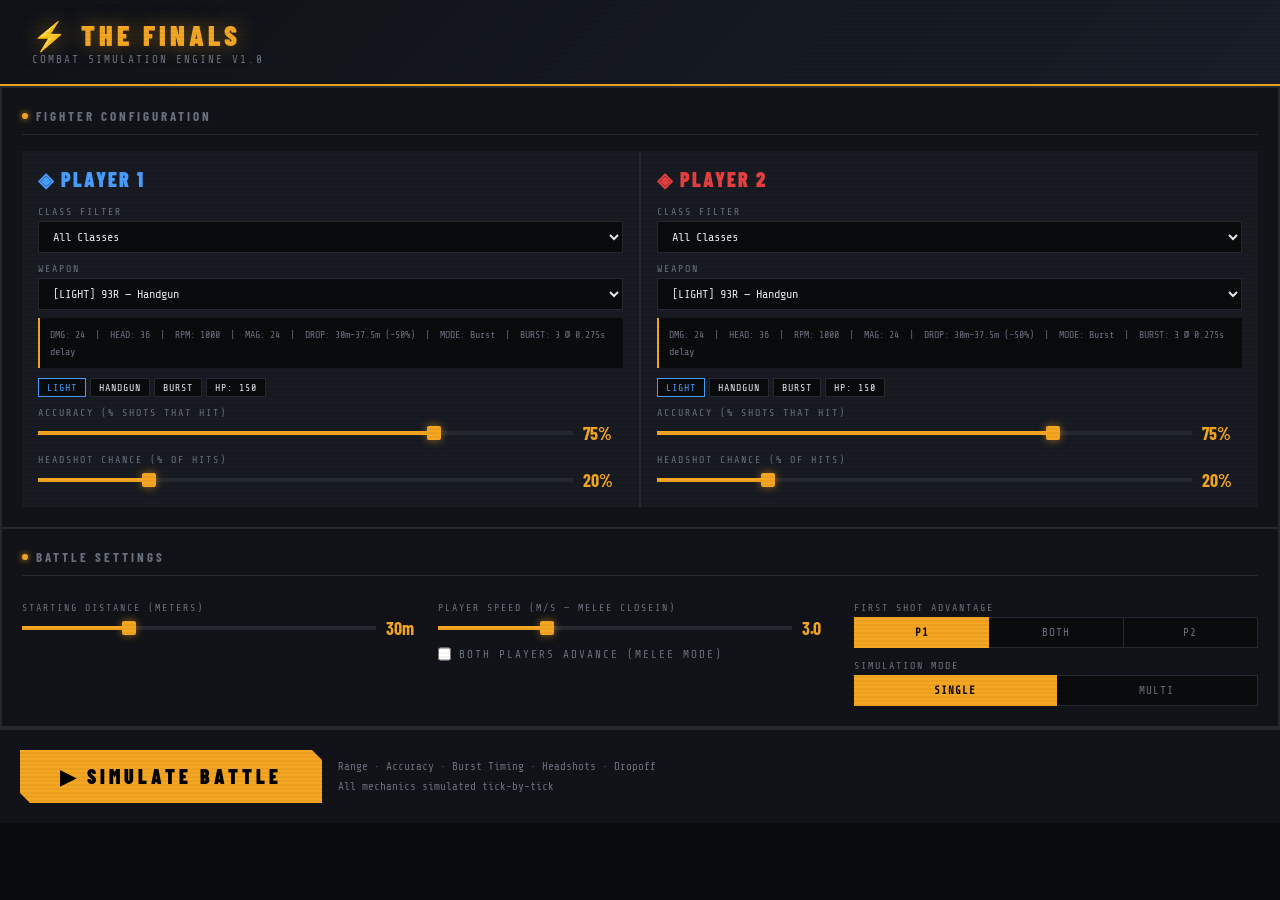
==== battle_simulator.html @ bf5d29d7 "first commit" ====
<!DOCTYPE html>
<html lang="en">
<head>
<meta charset="UTF-8">
<meta name="viewport" content="width=device-width, initial-scale=1.0">
<title>THE FINALS — Battle Simulator</title>
<link rel="preconnect" href="https://fonts.googleapis.com">
<link href="https://fonts.googleapis.com/css2?family=Barlow+Condensed:wght@400;600;700;900&family=Share+Tech+Mono&display=swap" rel="stylesheet">
<style>
  :root {
    --bg:       #0a0b0d;
    --surface:  #111318;
    --card:     #181b22;
    --border:   #252932;
    --accent:   #f5a623;
    --red:      #e84040;
    --green:    #3ddc84;
    --blue:     #4a9eff;
    --text:     #e8eaf0;
    --muted:    #6b7280;
    --light-cl: #4a9eff;
    --med-cl:   #3ddc84;
    --heavy-cl: #f5a623;
  }

  * { box-sizing: border-box; margin: 0; padding: 0; }

  body {
    background: var(--bg);
    color: var(--text);
    font-family: 'Share Tech Mono', monospace;
    font-size: 13px;
    min-height: 100vh;
    overflow-x: hidden;
  }

  /* scanline overlay */
  body::before {
    content: '';
    position: fixed; inset: 0;
    background: repeating-linear-gradient(0deg, transparent, transparent 2px, rgba(0,0,0,0.04) 2px, rgba(0,0,0,0.04) 4px);
    pointer-events: none;
    z-index: 999;
  }

  header {
    background: linear-gradient(135deg, #0f1217 0%, #1a1e28 100%);
    border-bottom: 2px solid var(--accent);
    padding: 18px 32px;
    display: flex;
    align-items: center;
    gap: 16px;
  }
  header .logo {
    font-family: 'Barlow Condensed', sans-serif;
    font-weight: 900;
    font-size: 28px;
    letter-spacing: 4px;
    text-transform: uppercase;
    color: var(--accent);
    text-shadow: 0 0 20px rgba(245,166,35,0.5);
  }
  header .sub {
    font-size: 11px;
    color: var(--muted);
    letter-spacing: 2px;
    text-transform: uppercase;
  }

  .main-grid {
    display: grid;
    grid-template-columns: 1fr 1fr;
    gap: 2px;
    padding: 2px;
    background: var(--border);
  }

  .panel {
    background: var(--surface);
    padding: 20px;
  }

  .panel-title {
    font-family: 'Barlow Condensed', sans-serif;
    font-weight: 700;
    font-size: 13px;
    letter-spacing: 3px;
    text-transform: uppercase;
    color: var(--muted);
    border-bottom: 1px solid var(--border);
    padding-bottom: 10px;
    margin-bottom: 16px;
    display: flex;
    align-items: center;
    gap: 8px;
  }
  .panel-title .dot {
    width: 6px; height: 6px;
    border-radius: 50%;
    background: var(--accent);
    box-shadow: 0 0 6px var(--accent);
  }

  /* Fighter cards */
  .fighter-grid { display: grid; grid-template-columns: 1fr 1fr; gap: 2px; background: var(--border); }
  .fighter-card { background: var(--card); padding: 16px; }

  .fighter-header {
    font-family: 'Barlow Condensed', sans-serif;
    font-size: 20px;
    font-weight: 900;
    letter-spacing: 2px;
    margin-bottom: 14px;
  }
  .fighter-header.p1 { color: #4a9eff; }
  .fighter-header.p2 { color: #e84040; }

  label {
    display: block;
    font-size: 10px;
    letter-spacing: 2px;
    text-transform: uppercase;
    color: var(--muted);
    margin-bottom: 4px;
    margin-top: 10px;
  }

  select, input[type=range], input[type=number] {
    width: 100%;
    background: var(--bg);
    border: 1px solid var(--border);
    color: var(--text);
    padding: 7px 10px;
    font-family: 'Share Tech Mono', monospace;
    font-size: 12px;
    outline: none;
    cursor: pointer;
    transition: border-color 0.15s;
  }
  select:focus, input:focus { border-color: var(--accent); }

  input[type=range] {
    padding: 0;
    height: 4px;
    border: none;
    cursor: pointer;
    -webkit-appearance: none;
    background: linear-gradient(to right, var(--accent) 0%, var(--accent) var(--pct, 50%), var(--border) var(--pct,50%), var(--border) 100%);
  }
  input[type=range]::-webkit-slider-thumb {
    -webkit-appearance: none;
    width: 14px; height: 14px;
    border-radius: 2px;
    background: var(--accent);
    box-shadow: 0 0 8px rgba(245,166,35,0.6);
    cursor: pointer;
  }

  .range-row { display: flex; align-items: center; gap: 10px; }
  .range-val {
    font-family: 'Barlow Condensed', sans-serif;
    font-size: 18px;
    font-weight: 700;
    min-width: 40px;
    color: var(--accent);
  }

  .stat-pills { display: flex; flex-wrap: wrap; gap: 4px; margin-top: 10px; }
  .pill {
    padding: 3px 8px;
    background: var(--bg);
    border: 1px solid var(--border);
    font-size: 10px;
    letter-spacing: 1px;
    text-transform: uppercase;
  }
  .pill.type-light { color: var(--light-cl); border-color: var(--light-cl); }
  .pill.type-medium { color: var(--med-cl); border-color: var(--med-cl); }
  .pill.type-heavy { color: var(--heavy-cl); border-color: var(--heavy-cl); }

  /* Battle settings panel */
  .settings-row { display: grid; grid-template-columns: 1fr 1fr 1fr; gap: 12px; }

  .toggle-group { display: flex; gap: 0; }
  .toggle-btn {
    flex: 1;
    padding: 8px;
    background: var(--bg);
    border: 1px solid var(--border);
    color: var(--muted);
    font-family: 'Share Tech Mono', monospace;
    font-size: 11px;
    letter-spacing: 1px;
    text-transform: uppercase;
    cursor: pointer;
    transition: all 0.15s;
  }
  .toggle-btn:not(:first-child) { border-left: none; }
  .toggle-btn.active {
    background: var(--accent);
    color: #000;
    border-color: var(--accent);
    font-weight: 700;
  }

  .checkbox-row {
    display: flex;
    align-items: center;
    gap: 8px;
    margin-top: 8px;
    cursor: pointer;
    user-select: none;
  }
  .checkbox-row input[type=checkbox] {
    width: 14px; height: 14px;
    width: auto;
    accent-color: var(--accent);
    cursor: pointer;
  }
  .checkbox-row span { font-size: 11px; color: var(--muted); }

  /* Run button */
  .run-area {
    background: var(--surface);
    padding: 20px;
    border-top: 2px solid var(--border);
    display: flex;
    align-items: center;
    gap: 16px;
  }

  .btn-run {
    font-family: 'Barlow Condensed', sans-serif;
    font-weight: 900;
    font-size: 20px;
    letter-spacing: 4px;
    text-transform: uppercase;
    padding: 14px 40px;
    background: var(--accent);
    color: #000;
    border: none;
    cursor: pointer;
    clip-path: polygon(0 0, calc(100% - 10px) 0, 100% 10px, 100% 100%, 10px 100%, 0 calc(100% - 10px));
    transition: all 0.15s;
    position: relative;
    overflow: hidden;
  }
  .btn-run:hover {
    background: #ffc044;
    box-shadow: 0 0 30px rgba(245,166,35,0.5);
    transform: translateY(-1px);
  }
  .btn-run:active { transform: translateY(0); }

  .sim-count-wrap { display: flex; align-items: center; gap: 8px; }
  .sim-count-wrap label { margin: 0; }
  .sim-count-wrap input[type=number] { width: 80px; }

  /* Results area */
  #results {
    background: var(--surface);
    padding: 0;
    border-top: 2px solid var(--border);
    display: none;
  }

  .results-header {
    background: var(--card);
    padding: 16px 24px;
    border-bottom: 1px solid var(--border);
    font-family: 'Barlow Condensed', sans-serif;
    font-weight: 700;
    font-size: 13px;
    letter-spacing: 3px;
    text-transform: uppercase;
    color: var(--muted);
    display: flex;
    align-items: center;
    gap: 8px;
  }

  .winner-banner {
    padding: 24px;
    text-align: center;
    border-bottom: 1px solid var(--border);
  }
  .winner-label {
    font-size: 11px;
    letter-spacing: 4px;
    text-transform: uppercase;
    color: var(--muted);
    margin-bottom: 6px;
  }
  .winner-name {
    font-family: 'Barlow Condensed', sans-serif;
    font-weight: 900;
    font-size: 48px;
    letter-spacing: 4px;
    text-transform: uppercase;
    text-shadow: 0 0 30px currentColor;
  }
  .winner-name.p1 { color: var(--blue); }
  .winner-name.p2 { color: var(--red); }
  .winner-name.tie { color: var(--accent); }

  .stats-grid {
    display: grid;
    grid-template-columns: 1fr 1fr;
    gap: 2px;
    background: var(--border);
    padding-bottom: 2px;
  }

  .stat-block {
    background: var(--card);
    padding: 16px 20px;
  }
  .stat-block-title {
    font-size: 10px;
    letter-spacing: 2px;
    text-transform: uppercase;
    color: var(--muted);
    margin-bottom: 8px;
  }
  .stat-big {
    font-family: 'Barlow Condensed', sans-serif;
    font-size: 32px;
    font-weight: 700;
  }
  .stat-big.p1 { color: var(--blue); }
  .stat-big.p2 { color: var(--red); }

  /* Win rate bar */
  .winrate-bar-wrap {
    padding: 20px 24px;
    border-bottom: 1px solid var(--border);
  }
  .winrate-label-row {
    display: flex;
    justify-content: space-between;
    font-size: 11px;
    color: var(--muted);
    margin-bottom: 8px;
  }
  .winrate-bar {
    height: 12px;
    background: var(--border);
    display: flex;
    overflow: hidden;
  }
  .winrate-p1 { background: var(--blue); transition: width 0.6s ease; }
  .winrate-p2 { background: var(--red); transition: width 0.6s ease; }
  .winrate-tie { background: var(--accent); transition: width 0.6s ease; }

  /* Combat log */
  .log-wrap {
    padding: 16px 24px 20px;
  }
  .log-title {
    font-size: 10px;
    letter-spacing: 2px;
    text-transform: uppercase;
    color: var(--muted);
    margin-bottom: 10px;
  }
  #combat-log {
    background: var(--bg);
    border: 1px solid var(--border);
    padding: 12px 14px;
    height: 220px;
    overflow-y: auto;
    font-size: 11px;
    line-height: 1.8;
  }
  #combat-log .log-line { padding: 1px 0; }
  #combat-log .log-line.hit-p1 { color: #7ab8ff; }
  #combat-log .log-line.hit-p2 { color: #ff8a8a; }
  #combat-log .log-line.head { color: var(--accent); }
  #combat-log .log-line.info { color: var(--muted); }
  #combat-log .log-line.kill { color: var(--green); font-weight: bold; font-family: 'Barlow Condensed', sans-serif; font-size: 14px; letter-spacing: 2px; }
  #combat-log .log-line.range-update { color: #9d7fff; }

  /* Health bars in result */
  .hp-bars { padding: 16px 24px; border-top: 1px solid var(--border); }
  .hp-row { display: flex; align-items: center; gap: 12px; margin-bottom: 8px; }
  .hp-name { width: 120px; font-size: 11px; overflow: hidden; text-overflow: ellipsis; white-space: nowrap; }
  .hp-bar-outer { flex: 1; height: 8px; background: var(--border); }
  .hp-bar-inner { height: 100%; transition: width 0.4s ease; }
  .hp-bar-inner.p1 { background: var(--blue); }
  .hp-bar-inner.p2 { background: var(--red); }
  .hp-val { font-family: 'Barlow Condensed', sans-serif; font-size: 16px; font-weight: 700; min-width: 40px; text-align: right; }
  .hp-val.p1 { color: var(--blue); }
  .hp-val.p2 { color: var(--red); }

  /* distance display */
  .arena-display {
    padding: 14px 24px;
    background: var(--card);
    border-bottom: 1px solid var(--border);
    display: flex;
    align-items: center;
    gap: 20px;
  }
  .arena-track {
    flex: 1;
    height: 4px;
    background: var(--border);
    position: relative;
  }
  .arena-p1-icon, .arena-p2-icon {
    position: absolute;
    top: -8px;
    font-size: 16px;
    transform: translateX(-50%);
    transition: left 0.3s ease;
  }
  .arena-p1-icon { left: 0%; }
  .arena-p2-icon { left: 100%; }
  .dist-label {
    font-family: 'Barlow Condensed', sans-serif;
    font-size: 18px;
    font-weight: 700;
    color: var(--accent);
    white-space: nowrap;
  }

  /* weapon info tooltip-style */
  .weapon-info {
    margin-top: 8px;
    padding: 8px 10px;
    background: var(--bg);
    border-left: 2px solid var(--accent);
    font-size: 10px;
    color: var(--muted);
    line-height: 1.7;
  }

  ::-webkit-scrollbar { width: 4px; height: 4px; }
  ::-webkit-scrollbar-track { background: var(--bg); }
  ::-webkit-scrollbar-thumb { background: var(--border); }

  .section-divider {
    grid-column: 1 / -1;
    background: var(--border);
    height: 2px;
  }

  @keyframes flash { 0%,100% { opacity:1; } 50% { opacity: 0.3; } }
  .flashing { animation: flash 0.3s ease; }

  .multi-sim-results {
    padding: 16px 24px;
    border-top: 1px solid var(--border);
  }
  .multi-row { display: grid; grid-template-columns: 1fr 1fr 1fr; gap: 12px; margin-top: 10px; }
  .multi-card { background: var(--bg); border: 1px solid var(--border); padding: 12px; text-align: center; }
  .multi-card-label { font-size: 10px; letter-spacing: 2px; text-transform: uppercase; color: var(--muted); margin-bottom: 6px; }
  .multi-card-val { font-family: 'Barlow Condensed', sans-serif; font-size: 28px; font-weight: 700; }
  .multi-card-val.p1 { color: var(--blue); }
  .multi-card-val.p2 { color: var(--red); }
  .multi-card-val.tie { color: var(--accent); }
</style>
</head>
<body>

<header>
  <div>
    <div class="logo">⚡ THE FINALS</div>
    <div class="sub">Combat Simulation Engine v1.0</div>
  </div>
</header>

<!-- Fighter Setup -->
<div class="main-grid">
  <div class="panel" style="grid-column:1/-1;">
    <div class="panel-title"><span class="dot"></span> FIGHTER CONFIGURATION</div>
    <div class="fighter-grid">
      <!-- P1 -->
      <div class="fighter-card">
        <div class="fighter-header p1">◈ PLAYER 1</div>
        <label>Class Filter</label>
        <select id="p1-class" onchange="filterWeapons(1)">
          <option value="">All Classes</option>
          <option value="light">Light — 150 HP</option>
          <option value="medium">Medium — 250 HP</option>
          <option value="heavy">Heavy — 350 HP</option>
        </select>
        <label>Weapon</label>
        <select id="p1-weapon" onchange="updateWeaponInfo(1)"></select>
        <div id="p1-weapon-info" class="weapon-info"></div>
        <div id="p1-pills" class="stat-pills"></div>

        <label>Accuracy (% shots that hit)</label>
        <div class="range-row">
          <input type="range" id="p1-acc" min="1" max="100" value="75" oninput="updateRange(this,'p1-acc-val',1)">
          <span class="range-val" id="p1-acc-val">75%</span>
        </div>

        <label>Headshot Chance (% of hits)</label>
        <div class="range-row">
          <input type="range" id="p1-hs" min="0" max="100" value="20" oninput="updateRange(this,'p1-hs-val',2)">
          <span class="range-val" id="p1-hs-val">20%</span>
        </div>
      </div>

      <!-- P2 -->
      <div class="fighter-card">
        <div class="fighter-header p2">◈ PLAYER 2</div>
        <label>Class Filter</label>
        <select id="p2-class" onchange="filterWeapons(2)">
          <option value="">All Classes</option>
          <option value="light">Light — 150 HP</option>
          <option value="medium">Medium — 250 HP</option>
          <option value="heavy">Heavy — 350 HP</option>
        </select>
        <label>Weapon</label>
        <select id="p2-weapon" onchange="updateWeaponInfo(2)"></select>
        <div id="p2-weapon-info" class="weapon-info"></div>
        <div id="p2-pills" class="stat-pills"></div>

        <label>Accuracy (% shots that hit)</label>
        <div class="range-row">
          <input type="range" id="p2-acc" min="1" max="100" value="75" oninput="updateRange(this,'p2-acc-val',3)">
          <span class="range-val" id="p2-acc-val">75%</span>
        </div>

        <label>Headshot Chance (% of hits)</label>
        <div class="range-row">
          <input type="range" id="p2-hs" min="0" max="100" value="20" oninput="updateRange(this,'p2-hs-val',4)">
          <span class="range-val" id="p2-hs-val">20%</span>
        </div>
      </div>
    </div>
  </div>

  <!-- Battle Settings -->
  <div class="panel" style="grid-column:1/-1;">
    <div class="panel-title"><span class="dot"></span> BATTLE SETTINGS</div>
    <div class="settings-row">
      <div>
        <label>Starting Distance (meters)</label>
        <div class="range-row">
          <input type="range" id="start-dist" min="1" max="100" value="30" oninput="updateRange(this,'start-dist-val',5)">
          <span class="range-val" id="start-dist-val">30m</span>
        </div>
      </div>
      <div>
        <label>Player Speed (m/s — melee closein)</label>
        <div class="range-row">
          <input type="range" id="speed" min="0" max="10" value="3" step="0.5" oninput="updateRange(this,'speed-val',6)">
          <span class="range-val" id="speed-val">3.0</span>
        </div>
        <label class="checkbox-row" style="display:flex; margin-top:8px;">
          <input type="checkbox" id="melee-advance"> <span>Both players advance (melee mode)</span>
        </label>
      </div>
      <div>
        <label>First Shot Advantage</label>
        <div class="toggle-group">
          <button class="toggle-btn active" onclick="setFirstShot('p1',this)">P1</button>
          <button class="toggle-btn" onclick="setFirstShot('simultaneous',this)">BOTH</button>
          <button class="toggle-btn" onclick="setFirstShot('p2',this)">P2</button>
        </div>
        <label style="margin-top:12px;">Simulation Mode</label>
        <div class="toggle-group">
          <button class="toggle-btn active" onclick="setSimMode('single',this)">SINGLE</button>
          <button class="toggle-btn" onclick="setSimMode('multi',this)">MULTI</button>
        </div>
      </div>
    </div>

    <div id="multi-options" style="display:none; margin-top:14px; display:none;">
      <label>Number of Simulations</label>
      <div class="sim-count-wrap">
        <input type="number" id="sim-count" value="100" min="10" max="10000" style="width:120px;">
        <span style="color:var(--muted); font-size:11px;">runs (max 10,000)</span>
      </div>
    </div>
  </div>
</div>

<!-- Run Button -->
<div class="run-area">
  <button class="btn-run" onclick="runSimulation()">▶ SIMULATE BATTLE</button>
  <div style="font-size:11px; color:var(--muted); line-height:1.8;">
    Range · Accuracy · Burst Timing · Headshots · Dropoff<br>
    All mechanics simulated tick-by-tick
  </div>
</div>

<!-- Results -->
<div id="results">
  <div class="results-header"><span class="dot"></span> BATTLE REPORT</div>

  <div class="arena-display">
    <span style="font-size:11px; color:var(--muted);">ARENA</span>
    <div class="arena-track" id="arena-track">
      <span class="arena-p1-icon" id="arena-p1">🔵</span>
      <span class="arena-p2-icon" id="arena-p2">🔴</span>
    </div>
    <span class="dist-label" id="dist-display">— m</span>
  </div>

  <div class="winner-banner">
    <div class="winner-label">VICTOR</div>
    <div class="winner-name" id="winner-name">—</div>
    <div style="font-size:11px; color:var(--muted); margin-top:6px;" id="winner-sub"></div>
  </div>

  <div class="hp-bars">
    <div class="hp-row">
      <div class="hp-name" id="res-p1-name">Player 1</div>
      <div class="hp-bar-outer"><div class="hp-bar-inner p1" id="res-p1-bar" style="width:100%"></div></div>
      <div class="hp-val p1" id="res-p1-hp">—</div>
    </div>
    <div class="hp-row">
      <div class="hp-name" id="res-p2-name">Player 2</div>
      <div class="hp-bar-outer"><div class="hp-bar-inner p2" id="res-p2-bar" style="width:100%"></div></div>
      <div class="hp-val p2" id="res-p2-hp">—</div>
    </div>
  </div>

  <div class="stats-grid">
    <div class="stat-block">
      <div class="stat-block-title">P1 — Damage Dealt</div>
      <div class="stat-big p1" id="res-p1-dmg">—</div>
    </div>
    <div class="stat-block">
      <div class="stat-block-title">P2 — Damage Dealt</div>
      <div class="stat-big p2" id="res-p2-dmg">—</div>
    </div>
    <div class="stat-block">
      <div class="stat-block-title">P1 — Shots Fired / Hit / HS</div>
      <div class="stat-big p1" id="res-p1-shots">—</div>
    </div>
    <div class="stat-block">
      <div class="stat-block-title">P2 — Shots Fired / Hit / HS</div>
      <div class="stat-big p2" id="res-p2-shots">—</div>
    </div>
    <div class="stat-block">
      <div class="stat-block-title">Time-to-Kill</div>
      <div class="stat-big" id="res-ttk" style="color:var(--accent)">—</div>
    </div>
    <div class="stat-block">
      <div class="stat-block-title">Final Range</div>
      <div class="stat-big" id="res-range" style="color:var(--accent)">—</div>
    </div>
  </div>

  <!-- Multi sim results -->
  <div id="multi-results" style="display:none;">
    <div class="winrate-bar-wrap">
      <div class="winrate-label-row">
        <span id="winrate-p1-label" style="color:var(--blue)">P1: —%</span>
        <span id="winrate-tie-label" style="color:var(--accent)">TIE: —%</span>
        <span id="winrate-p2-label" style="color:var(--red)">P2: —%</span>
      </div>
      <div class="winrate-bar">
        <div class="winrate-p1" id="winrate-p1-bar" style="width:0%"></div>
        <div class="winrate-tie" id="winrate-tie-bar" style="width:0%"></div>
        <div class="winrate-p2" id="winrate-p2-bar" style="width:0%"></div>
      </div>
    </div>
    <div class="multi-sim-results">
      <div style="font-size:10px; letter-spacing:2px; text-transform:uppercase; color:var(--muted);">MULTI-SIM SUMMARY</div>
      <div class="multi-row">
        <div class="multi-card">
          <div class="multi-card-label">P1 Wins</div>
          <div class="multi-card-val p1" id="ms-p1-wins">—</div>
        </div>
        <div class="multi-card">
          <div class="multi-card-label">Ties</div>
          <div class="multi-card-val tie" id="ms-ties">—</div>
        </div>
        <div class="multi-card">
          <div class="multi-card-label">P2 Wins</div>
          <div class="multi-card-val p2" id="ms-p2-wins">—</div>
        </div>
        <div class="multi-card">
          <div class="multi-card-label">Avg TTK (P1 kills)</div>
          <div class="multi-card-val p1" id="ms-avg-ttk-p1">—</div>
        </div>
        <div class="multi-card">
          <div class="multi-card-label">Avg HP Remaining (P1)</div>
          <div class="multi-card-val p1" id="ms-avg-hp-p1">—</div>
        </div>
        <div class="multi-card">
          <div class="multi-card-label">Avg HP Remaining (P2)</div>
          <div class="multi-card-val p2" id="ms-avg-hp-p2">—</div>
        </div>
      </div>
    </div>
  </div>

  <div class="log-wrap" id="log-section">
    <div class="log-title">▼ COMBAT LOG (last single sim)</div>
    <div id="combat-log"></div>
  </div>
</div>

<script>
// ═══════════════════════════════════════════════
//  WEAPON DATA
// ═══════════════════════════════════════════════
const WEAPONS = [{"class":"light","type":"Handgun","firing_mode":"Burst","name":"93R","body_dmg":"24","head_damage":"36","rpm":"1000","magazine_size":"24","tactical_reload_time":"1.45s","empty_reload_time":"1.75s","shots_per_burst":"3","delay_in_bursts":"0.275","damage_dropoff_min_range":"30m","damage_dropoff_max_range":"37.5m","damage_reduction_at_max":"~50%","notes":null},{"class":"light","type":"Assault Riffle","firing_mode":"Automatic","name":"ARN-220","body_dmg":"17","head_damage":"25.5","rpm":"725","magazine_size":"60 (30)","tactical_reload_time":"2.45s","empty_reload_time":"2.80s (0.80s)","shots_per_burst":null,"delay_in_bursts":null,"damage_dropoff_min_range":"37.5m","damage_dropoff_max_range":"45m","damage_reduction_at_max":"~72%","notes":"Quick reload is 0.80s long."},{"class":"light","type":"Melee","firing_mode":null,"name":"DAGGER","body_dmg":"60","head_damage":null,"rpm":null,"magazine_size":null,"tactical_reload_time":null,"empty_reload_time":null,"shots_per_burst":null,"delay_in_bursts":null,"damage_dropoff_min_range":null,"damage_dropoff_max_range":null,"damage_reduction_at_max":null,"notes":null},{"class":"light","type":"Melee","firing_mode":null,"name":"DAGGER (ALT.)","body_dmg":"75","head_damage":null,"rpm":null,"magazine_size":null,"tactical_reload_time":null,"empty_reload_time":null,"shots_per_burst":null,"delay_in_bursts":null,"damage_dropoff_min_range":null,"damage_dropoff_max_range":null,"damage_reduction_at_max":null,"notes":"Has an 800ms wind-up time."},{"class":"light","type":"Melee","firing_mode":null,"name":"DAGGER (ALT. W/ BACKSTAB)","body_dmg":"320","head_damage":null,"rpm":null,"magazine_size":null,"tactical_reload_time":null,"empty_reload_time":null,"shots_per_burst":null,"delay_in_bursts":null,"damage_dropoff_min_range":null,"damage_dropoff_max_range":null,"damage_reduction_at_max":null,"notes":"Backstab angle is 150 degrees."},{"class":"light","type":"Marksman Riffle","firing_mode":"Single","name":"LH1","body_dmg":"44","head_damage":"88","rpm":"280","magazine_size":"15","tactical_reload_time":"1.95s","empty_reload_time":"2.85s","shots_per_burst":null,"delay_in_bursts":null,"damage_dropoff_min_range":"50m","damage_dropoff_max_range":"55m","damage_reduction_at_max":"~72%","notes":null},{"class":"light","type":"SMG","firing_mode":"Automatic","name":"M11","body_dmg":"16","head_damage":"24","rpm":"1000","magazine_size":"40","tactical_reload_time":"1.55s","empty_reload_time":"1.85s","shots_per_burst":null,"delay_in_bursts":null,"damage_dropoff_min_range":"10m","damage_dropoff_max_range":"17.5m","damage_reduction_at_max":"~52%","notes":null},{"class":"light","type":"Shotgun","firing_mode":"Single","name":"M26 MATTER","body_dmg":"121","head_damage":null,"rpm":"85","magazine_size":"8","tactical_reload_time":"2.05s","empty_reload_time":"2.45s","shots_per_burst":null,"delay_in_bursts":null,"damage_dropoff_min_range":"15m","damage_dropoff_max_range":"25m","damage_reduction_at_max":"~64%","notes":null},{"class":"light","type":"Marksman Riffle","firing_mode":"Single","name":"RECURVE BOW (UNCHARGED)","body_dmg":"60","head_damage":"90","rpm":"78","magazine_size":null,"tactical_reload_time":null,"empty_reload_time":null,"shots_per_burst":null,"delay_in_bursts":null,"damage_dropoff_min_range":null,"damage_dropoff_max_range":null,"damage_reduction_at_max":null,"notes":"Rate of fire overall is 103 RPM."},{"class":"light","type":"Marksman Riffle","firing_mode":"Single","name":"RECURVE BOW (CHARGED)","body_dmg":"124","head_damage":"186","rpm":"48","magazine_size":null,"tactical_reload_time":null,"empty_reload_time":null,"shots_per_burst":null,"delay_in_bursts":null,"damage_dropoff_min_range":null,"damage_dropoff_max_range":null,"damage_reduction_at_max":null,"notes":"Takes ~640ms to charge a shot."},{"class":"light","type":"Shotgun","firing_mode":"Single","name":"SH1900","body_dmg":"180","head_damage":null,"rpm":"80","magazine_size":"2","tactical_reload_time":"2.20s","empty_reload_time":"2.60s","shots_per_burst":null,"delay_in_bursts":null,"damage_dropoff_min_range":null,"damage_dropoff_max_range":null,"damage_reduction_at_max":null,"notes":"Damage per bullet is 12*15 = 180 damage."},{"class":"light","type":"Marksman Riffle","firing_mode":"Single","name":"SR-84","body_dmg":"118","head_damage":"236","rpm":"40","magazine_size":"6","tactical_reload_time":"1.95s","empty_reload_time":"3.35s","shots_per_burst":null,"delay_in_bursts":null,"damage_dropoff_min_range":"80m","damage_dropoff_max_range":"100m","damage_reduction_at_max":"~75%","notes":"Bullets are hitscan up until 40m."},{"class":"light","type":"Melee","firing_mode":null,"name":"SWORD","body_dmg":"88","head_damage":null,"rpm":null,"magazine_size":null,"tactical_reload_time":null,"empty_reload_time":null,"shots_per_burst":null,"delay_in_bursts":null,"damage_dropoff_min_range":null,"damage_dropoff_max_range":null,"damage_reduction_at_max":null,"notes":null},{"class":"light","type":"Melee","firing_mode":null,"name":"SWORD (ALT.)","body_dmg":"120","head_damage":null,"rpm":null,"magazine_size":null,"tactical_reload_time":null,"empty_reload_time":null,"shots_per_burst":null,"delay_in_bursts":null,"damage_dropoff_min_range":null,"damage_dropoff_max_range":null,"damage_reduction_at_max":null,"notes":"Can hit multiple targets in a single lunge."},{"class":"light","type":"Miscellaneous","firing_mode":"Automatic/Burst","name":"THROWING KNIVES","body_dmg":"60","head_damage":"90","rpm":"545.45","magazine_size":null,"tactical_reload_time":null,"empty_reload_time":null,"shots_per_burst":"2","delay_in_bursts":"0.59","damage_dropoff_min_range":null,"damage_dropoff_max_range":null,"damage_reduction_at_max":null,"notes":"Projectile travel time not accounted."},{"class":"light","type":"Miscellaneous","firing_mode":"Single","name":"THROWING KNIVES (ALT.)","body_dmg":"140","head_damage":"210","rpm":"27.7","magazine_size":null,"tactical_reload_time":null,"empty_reload_time":null,"shots_per_burst":null,"delay_in_bursts":null,"damage_dropoff_min_range":null,"damage_dropoff_max_range":null,"damage_reduction_at_max":null,"notes":"Projectile travel time not accounted."},{"class":"light","type":"Handgun","firing_mode":"Single","name":"V9S","body_dmg":"38","head_damage":"57","rpm":"360","magazine_size":"20","tactical_reload_time":"1.25s","empty_reload_time":"1.50s","shots_per_burst":null,"delay_in_bursts":null,"damage_dropoff_min_range":"15m","damage_dropoff_max_range":"20m","damage_reduction_at_max":"~65%","notes":null},{"class":"light","type":"SMG","firing_mode":"Automatic","name":"XP-54","body_dmg":"16","head_damage":"24","rpm":"880","magazine_size":"34","tactical_reload_time":"2.25s","empty_reload_time":"2.50s","shots_per_burst":null,"delay_in_bursts":null,"damage_dropoff_min_range":"22.5m","damage_dropoff_max_range":"32.5m","damage_reduction_at_max":"~52%","notes":null},{"class":"medium","type":"Assault Riffle","firing_mode":"Automatic","name":"AKM","body_dmg":"20","head_damage":"30","rpm":"600","magazine_size":"34","tactical_reload_time":"2.35s","empty_reload_time":"2.35s","shots_per_burst":null,"delay_in_bursts":null,"damage_dropoff_min_range":"30m","damage_dropoff_max_range":"37.5m","damage_reduction_at_max":"~55%","notes":null},{"class":"medium","type":"Marksman Riffle","firing_mode":"Single","name":"CB-01 REPEATER","body_dmg":"84","head_damage":"126","rpm":"82","magazine_size":"8","tactical_reload_time":"(varies)","empty_reload_time":"5.05s","shots_per_burst":null,"delay_in_bursts":null,"damage_dropoff_min_range":"35m","damage_dropoff_max_range":"40m","damage_reduction_at_max":"~64%","notes":"Firing cancels reload."},{"class":"medium","type":"Shotgun","firing_mode":"Single","name":"CERBERUS 12GA","body_dmg":"104","head_damage":null,"rpm":"100","magazine_size":"3","tactical_reload_time":"(varies)","empty_reload_time":"2.95s","shots_per_burst":null,"delay_in_bursts":null,"damage_dropoff_min_range":"10m","damage_dropoff_max_range":"17.5m","damage_reduction_at_max":"~63%","notes":"8 x 13 pellets per hit."},{"class":"medium","type":"Marksman Riffle","firing_mode":"Single","name":"CHIMERA-XB","body_dmg":"45","head_damage":"67.5","rpm":"260","magazine_size":"15","tactical_reload_time":"2.15s","empty_reload_time":"2.15s","shots_per_burst":null,"delay_in_bursts":null,"damage_dropoff_min_range":"20m","damage_dropoff_max_range":"30m","damage_reduction_at_max":"~60%","notes":null},{"class":"medium","type":"Grenade Launcher","firing_mode":"Single","name":"CL-40 (DIRECT)","body_dmg":"105","head_damage":null,"rpm":"75","magazine_size":"5","tactical_reload_time":"(varies)","empty_reload_time":"3.95s","shots_per_burst":null,"delay_in_bursts":null,"damage_dropoff_min_range":null,"damage_dropoff_max_range":null,"damage_reduction_at_max":null,"notes":"Self damage multiplier 1.4x."},{"class":"medium","type":"Grenade Launcher","firing_mode":"Single","name":"CL-40 (SPLASH)","body_dmg":"90","head_damage":null,"rpm":"75","magazine_size":"5","tactical_reload_time":"(varies)","empty_reload_time":"3.95s","shots_per_burst":null,"delay_in_bursts":null,"damage_dropoff_min_range":null,"damage_dropoff_max_range":null,"damage_reduction_at_max":null,"notes":"Inner blast radius 0.6m."},{"class":"medium","type":"Melee","firing_mode":null,"name":"DUAL BLADES","body_dmg":"70","head_damage":null,"rpm":null,"magazine_size":null,"tactical_reload_time":null,"empty_reload_time":null,"shots_per_burst":null,"delay_in_bursts":null,"damage_dropoff_min_range":null,"damage_dropoff_max_range":null,"damage_reduction_at_max":null,"notes":"LMB combo: 2x50, 2x60, 100. Avg ~70/hit used."},{"class":"medium","type":"Assault Riffle","firing_mode":"Burst","name":"FAMAS","body_dmg":"23","head_damage":"34.5","rpm":"1080","magazine_size":"27","tactical_reload_time":"2.15s","empty_reload_time":"2.60s","shots_per_burst":"3","delay_in_bursts":"0.27","damage_dropoff_min_range":"35m","damage_dropoff_max_range":"42.5m","damage_reduction_at_max":"~50%","notes":"Recoil recovery 0.24s."},{"class":"medium","type":"Assault Riffle","firing_mode":"Automatic","name":"FCAR","body_dmg":"23","head_damage":"34.5","rpm":"540","magazine_size":"25","tactical_reload_time":"2.10s","empty_reload_time":"2.10s","shots_per_burst":null,"delay_in_bursts":null,"damage_dropoff_min_range":"35m","damage_dropoff_max_range":"40m","damage_reduction_at_max":"~55%","notes":null},{"class":"medium","type":"Shotgun","firing_mode":"Single","name":"MODEL 1887","body_dmg":"108","head_damage":null,"rpm":"69","magazine_size":"7","tactical_reload_time":"(varies)","empty_reload_time":"4.30s","shots_per_burst":null,"delay_in_bursts":null,"damage_dropoff_min_range":"20m","damage_dropoff_max_range":"30m","damage_reduction_at_max":"~65%","notes":"Firing cancels reload."},{"class":"medium","type":"SMG","firing_mode":"Automatic","name":"P90","body_dmg":"14","head_damage":"21","rpm":"900","magazine_size":"50","tactical_reload_time":"2.45s","empty_reload_time":"2.70s","shots_per_burst":null,"delay_in_bursts":null,"damage_dropoff_min_range":"18m","damage_dropoff_max_range":"24m","damage_reduction_at_max":"~62%","notes":null},{"class":"medium","type":"Marksman Riffle","firing_mode":"Single","name":"PIKE .556","body_dmg":"49","head_damage":"73.5","rpm":"200","magazine_size":"12","tactical_reload_time":"2.10s","empty_reload_time":"3.25s","shots_per_burst":null,"delay_in_bursts":null,"damage_dropoff_min_range":"40m","damage_dropoff_max_range":"50m","damage_reduction_at_max":"~80%","notes":"Stronger than Repeater vs Heavy at range."},{"class":"medium","type":"Handgun","firing_mode":"Single","name":"R.357","body_dmg":"74","head_damage":"148","rpm":"140","magazine_size":"6","tactical_reload_time":"2.20s","empty_reload_time":"2.50s","shots_per_burst":null,"delay_in_bursts":null,"damage_dropoff_min_range":"27.5m","damage_dropoff_max_range":"44m","damage_reduction_at_max":"~40%","notes":null},{"class":"medium","type":"Melee","firing_mode":null,"name":"RIOT SHIELD","body_dmg":"90","head_damage":null,"rpm":null,"magazine_size":null,"tactical_reload_time":null,"empty_reload_time":null,"shots_per_burst":null,"delay_in_bursts":null,"damage_dropoff_min_range":null,"damage_dropoff_max_range":null,"damage_reduction_at_max":null,"notes":null},{"class":"heavy","type":"Handgun","firing_mode":"Single","name":".50 AKIMBO","body_dmg":"44","head_damage":"88","rpm":"230","magazine_size":"14","tactical_reload_time":"2.20s","empty_reload_time":"3.00s","shots_per_burst":null,"delay_in_bursts":null,"damage_dropoff_min_range":"32m","damage_dropoff_max_range":"39m","damage_reduction_at_max":"~50%","notes":null},{"class":"heavy","type":"Handgun","firing_mode":"Single","name":"BFR TITAN","body_dmg":"88","head_damage":"132","rpm":"80.5","magazine_size":"5","tactical_reload_time":"(varies)","empty_reload_time":"5.00s","shots_per_burst":null,"delay_in_bursts":null,"damage_dropoff_min_range":"25m","damage_dropoff_max_range":"40m","damage_reduction_at_max":"~65%","notes":null},{"class":"heavy","type":"Miscellaneous","firing_mode":"Automatic","name":"FLAMETHROWER","body_dmg":"30","head_damage":null,"rpm":"170","magazine_size":"30","tactical_reload_time":"3.55s","empty_reload_time":"3.55s","shots_per_burst":null,"delay_in_bursts":null,"damage_dropoff_min_range":null,"damage_dropoff_max_range":null,"damage_reduction_at_max":null,"notes":"DoT data incomplete."},{"class":"heavy","type":"Shotgun","firing_mode":"Single","name":"KS-23","body_dmg":"100","head_damage":null,"rpm":"78","magazine_size":"6","tactical_reload_time":"(varies)","empty_reload_time":"5.55s","shots_per_burst":null,"delay_in_bursts":null,"damage_dropoff_min_range":"18m","damage_dropoff_max_range":"23m","damage_reduction_at_max":"~70%","notes":"Hitscan within 25m."},{"class":"heavy","type":"LMG","firing_mode":"Automatic","name":"LEWIS GUN","body_dmg":"23","head_damage":"34.5","rpm":"500","magazine_size":"47","tactical_reload_time":"3.25s","empty_reload_time":"3.55s","shots_per_burst":null,"delay_in_bursts":null,"damage_dropoff_min_range":"35m","damage_dropoff_max_range":"40m","damage_reduction_at_max":"~67%","notes":null},{"class":"heavy","type":"HMG","firing_mode":"Automatic","name":"M134 MINIGUN","body_dmg":"11","head_damage":"14.6","rpm":"1500","magazine_size":"300","tactical_reload_time":"5.00s","empty_reload_time":"5.25s","shots_per_burst":null,"delay_in_bursts":null,"damage_dropoff_min_range":"30m","damage_dropoff_max_range":"50m","damage_reduction_at_max":"~53%","notes":"1.60s spin-up to max fire rate."},{"class":"heavy","type":"LMG","firing_mode":"Automatic","name":"M60","body_dmg":"20","head_damage":"30","rpm":"580","magazine_size":"70","tactical_reload_time":"3.55s","empty_reload_time":"3.55s","shots_per_burst":null,"delay_in_bursts":null,"damage_dropoff_min_range":"25m","damage_dropoff_max_range":"35m","damage_reduction_at_max":"~50%","notes":null},{"class":"heavy","type":"Grenade Launcher","firing_mode":"Single","name":"MGL-32","body_dmg":"83","head_damage":null,"rpm":"90","magazine_size":"6","tactical_reload_time":"2.85s","empty_reload_time":"3.10s","shots_per_burst":null,"delay_in_bursts":null,"damage_dropoff_min_range":null,"damage_dropoff_max_range":null,"damage_reduction_at_max":null,"notes":"Detonate on 1st bounce. Fuse 2.5s."},{"class":"heavy","type":"Shotgun","firing_mode":"Automatic/Single","name":"SA1216","body_dmg":"72","head_damage":null,"rpm":"190","magazine_size":"16 (4)","tactical_reload_time":"2.35s","empty_reload_time":"3.25s (0.80s)","shots_per_burst":null,"delay_in_bursts":null,"damage_dropoff_min_range":"12.5m","damage_dropoff_max_range":"20m","damage_reduction_at_max":"~67%","notes":"Quick reload available."},{"class":"heavy","type":"Assault Riffle","firing_mode":"Automatic","name":"SHAK-50","body_dmg":"30","head_damage":"45","rpm":"420","magazine_size":"20","tactical_reload_time":"2.40s","empty_reload_time":"3.20s","shots_per_burst":null,"delay_in_bursts":null,"damage_dropoff_min_range":"15m","damage_dropoff_max_range":"25m","damage_reduction_at_max":"~67%","notes":"2 bullets per round (15 dmg each)."},{"class":"heavy","type":"Melee","firing_mode":null,"name":"SLEDGEHAMMER","body_dmg":"100","head_damage":null,"rpm":null,"magazine_size":null,"tactical_reload_time":null,"empty_reload_time":null,"shots_per_burst":null,"delay_in_bursts":null,"damage_dropoff_min_range":null,"damage_dropoff_max_range":null,"damage_reduction_at_max":null,"notes":null},{"class":"heavy","type":"Melee","firing_mode":null,"name":"SLEDGEHAMMER (ALT.)","body_dmg":"175","head_damage":null,"rpm":null,"magazine_size":null,"tactical_reload_time":null,"empty_reload_time":null,"shots_per_burst":null,"delay_in_bursts":null,"damage_dropoff_min_range":null,"damage_dropoff_max_range":null,"damage_reduction_at_max":null,"notes":"Cannot hit multiple targets in one swing."},{"class":"heavy","type":"Melee","firing_mode":null,"name":"SPEAR","body_dmg":"78","head_damage":null,"rpm":null,"magazine_size":null,"tactical_reload_time":null,"empty_reload_time":null,"shots_per_burst":null,"delay_in_bursts":null,"damage_dropoff_min_range":null,"damage_dropoff_max_range":null,"damage_reduction_at_max":null,"notes":"LMB combo: 65, 80, 90. Avg ~78."},{"class":"heavy","type":"Melee","firing_mode":null,"name":"SPEAR (ALT.)","body_dmg":"105","head_damage":null,"rpm":null,"magazine_size":null,"tactical_reload_time":null,"empty_reload_time":null,"shots_per_burst":null,"delay_in_bursts":null,"damage_dropoff_min_range":null,"damage_dropoff_max_range":null,"damage_reduction_at_max":null,"notes":"Per hit in 3-hit combo. 3m radius."}];

// ═══════════════════════════════════════════════
//  STATE
// ═══════════════════════════════════════════════
const CLASS_HP = { light: 150, medium: 250, heavy: 350 };
const MELEE_RANGE = 2.0; // meters
let firstShot = 'p1';
let simMode = 'single';

// ═══════════════════════════════════════════════
//  INIT
// ═══════════════════════════════════════════════
function init() {
  filterWeapons(1);
  filterWeapons(2);
  updateRange(document.getElementById('p1-acc'), 'p1-acc-val', 1);
  updateRange(document.getElementById('p1-hs'),  'p1-hs-val',  2);
  updateRange(document.getElementById('p2-acc'), 'p2-acc-val', 3);
  updateRange(document.getElementById('p2-hs'),  'p2-hs-val',  4);
  updateRange(document.getElementById('start-dist'), 'start-dist-val', 5);
  updateRange(document.getElementById('speed'), 'speed-val', 6);
}

function filterWeapons(player) {
  const classVal = document.getElementById(`p${player}-class`).value;
  const sel = document.getElementById(`p${player}-weapon`);
  sel.innerHTML = '';
  const filtered = classVal ? WEAPONS.filter(w => w.class === classVal) : WEAPONS;
  filtered.forEach((w, i) => {
    const opt = document.createElement('option');
    opt.value = WEAPONS.indexOf(w);
    opt.textContent = `[${w.class.toUpperCase()}] ${w.name} — ${w.type}`;
    sel.appendChild(opt);
  });
  updateWeaponInfo(player);
}

function updateWeaponInfo(player) {
  const sel = document.getElementById(`p${player}-weapon`);
  const w = WEAPONS[parseInt(sel.value)];
  if (!w) return;
  const info = document.getElementById(`p${player}-weapon-info`);
  const parts = [];
  if (w.body_dmg) parts.push(`DMG: ${w.body_dmg}`);
  if (w.head_damage) parts.push(`HEAD: ${w.head_damage}`);
  if (w.rpm) parts.push(`RPM: ${w.rpm}`);
  if (w.magazine_size) parts.push(`MAG: ${w.magazine_size}`);
  if (w.damage_dropoff_min_range) parts.push(`DROP: ${w.damage_dropoff_min_range}–${w.damage_dropoff_max_range} (${w.damage_reduction_at_max})`);
  if (w.firing_mode) parts.push(`MODE: ${w.firing_mode}`);
  if (w.shots_per_burst) parts.push(`BURST: ${w.shots_per_burst} @ ${w.delay_in_bursts}s delay`);
  info.innerHTML = parts.join(' &nbsp;|&nbsp; ') + (w.notes ? `<br><span style="color:#9d7fff">${w.notes}</span>` : '');

  const pills = document.getElementById(`p${player}-pills`);
  pills.innerHTML = `
    <span class="pill type-${w.class}">${w.class}</span>
    <span class="pill">${w.type}</span>
    ${w.firing_mode ? `<span class="pill">${w.firing_mode}</span>` : ''}
    <span class="pill">HP: ${CLASS_HP[w.class]}</span>
  `;
}

function updateRange(el, valId, rangeIdx) {
  const val = parseFloat(el.value);
  const min = parseFloat(el.min), max = parseFloat(el.max);
  const pct = ((val - min) / (max - min)) * 100;
  el.style.setProperty('--pct', pct + '%');
  const display = document.getElementById(valId);
  if (rangeIdx === 5) display.textContent = val + 'm';
  else if (rangeIdx === 6) display.textContent = parseFloat(val).toFixed(1);
  else display.textContent = val + '%';
}

function setFirstShot(val, btn) {
  firstShot = val;
  btn.parentElement.querySelectorAll('.toggle-btn').forEach(b => b.classList.remove('active'));
  btn.classList.add('active');
}

function setSimMode(val, btn) {
  simMode = val;
  btn.parentElement.querySelectorAll('.toggle-btn').forEach(b => b.classList.remove('active'));
  btn.classList.add('active');
  document.getElementById('multi-options').style.display = val === 'multi' ? 'block' : 'none';
}

// ═══════════════════════════════════════════════
//  WEAPON PARSING HELPERS
// ═══════════════════════════════════════════════
function parseFloat2(s) {
  if (!s) return null;
  const m = String(s).match(/[\d.]+/);
  return m ? parseFloat(m[0]) : null;
}

function getWeaponStats(w) {
  const bodyDmg = parseFloat2(w.body_dmg) || 0;
  const headDmg = parseFloat2(w.head_damage) || bodyDmg * 1.5;
  const rpm = parseFloat2(w.rpm) || 60; // melee: 1 hit/s default
  const isMelee = w.type === 'Melee';
  const isBurst = w.shots_per_burst != null;
  const burstSize = isBurst ? parseInt(w.shots_per_burst) : 1;
  const burstDelay = isBurst ? parseFloat(w.delay_in_bursts) : 0;

  // Drop off
  const dropMinR = parseFloat2(w.damage_dropoff_min_range);
  const dropMaxR = parseFloat2(w.damage_dropoff_max_range);
  const dropReduction = w.damage_reduction_at_max ? parseFloat(w.damage_reduction_at_max.replace(/[~%]/g,'')) / 100 : 0;

  // Interval between shots in seconds
  const shotInterval = 60 / rpm;

  return { bodyDmg, headDmg, rpm, shotInterval, isMelee, isBurst, burstSize, burstDelay, dropMinR, dropMaxR, dropReduction };
}

function calcDamageMult(dist, stats) {
  if (!stats.dropMinR || !stats.dropMaxR) return 1.0;
  if (dist <= stats.dropMinR) return 1.0;
  if (dist >= stats.dropMaxR) return 1.0 - stats.dropReduction;
  const t = (dist - stats.dropMinR) / (stats.dropMaxR - stats.dropMinR);
  return 1.0 - t * stats.dropReduction;
}

// ═══════════════════════════════════════════════
//  CORE SIMULATION
// ═══════════════════════════════════════════════
function simulateBattle(p1w, p2w, p1acc, p1hs, p2acc, p2hs, startDist, speed, meleeAdvance, firstShot, logLines) {
  const s1 = getWeaponStats(p1w);
  const s2 = getWeaponStats(p2w);
  const maxHP1 = CLASS_HP[p1w.class];
  const maxHP2 = CLASS_HP[p2w.class];

  let hp1 = maxHP1, hp2 = maxHP2;
  let dist = startDist;
  let time = 0;
  const DT = 0.01; // 10ms tick
  const MAX_TIME = 60;

  // Next shot timers — offset first shot
  let t1 = firstShot === 'p2' ? s1.shotInterval : 0;
  let t2 = firstShot === 'p1' ? s2.shotInterval : 0;

  // Burst state
  let b1 = { inBurst: false, shotsDone: 0, burstTimer: 0 };
  let b2 = { inBurst: false, shotsDone: 0, burstTimer: 0 };

  // Stats
  let dmg1 = 0, dmg2 = 0;
  let shots1 = 0, hits1 = 0, hs1 = 0;
  let shots2 = 0, hits2 = 0, hs2 = 0;

  const log = logLines !== null;

  function doShot(attStats, acc, hsChance, targetHP, dist, who, log) {
    const hit = Math.random() < acc;
    if (log) shots1 + shots2; // just flag
    let dmg = 0;
    let isHS = false;
    if (hit) {
      isHS = attStats.headDmg > attStats.bodyDmg && Math.random() < hsChance;
      const baseDmg = isHS ? attStats.headDmg : attStats.bodyDmg;
      const mult = calcDamageMult(dist, attStats);
      dmg = baseDmg * mult;
    }
    return { hit, isHS, dmg };
  }

  while (time < MAX_TIME && hp1 > 0 && hp2 > 0) {
    // Advance distance if applicable
    if (meleeAdvance || s1.isMelee || s2.isMelee) {
      const advancing1 = s1.isMelee;
      const advancing2 = s2.isMelee;
      if (advancing1 || advancing2 || meleeAdvance) {
        const closingSpeed = speed * ((advancing1 ? 1 : 0) + (advancing2 ? 1 : 0) + (meleeAdvance ? 1 : 0) > 1 ? 1 : 0.5);
        dist = Math.max(0, dist - closingSpeed * DT);
        if (log && Math.abs(time % 1) < DT) {
          logLines.push({ type: 'range-update', text: `[${time.toFixed(1)}s] Range: ${dist.toFixed(1)}m` });
        }
      }
    }

    // P1 fires?
    if (time >= t1) {
      shots1++;
      const r = doShot(s1, p1acc, p1hs, hp2, dist, 1);
      if (r.hit) {
        hits1++;
        if (r.isHS) hs1++;
        hp2 = Math.max(0, hp2 - r.dmg);
        dmg1 += r.dmg;
        if (log) logLines.push({ type: r.isHS ? 'head' : 'hit-p1', text: `[${time.toFixed(2)}s] P1 ${r.isHS ? '🎯 HEADSHOT' : '→ HIT'} P2 for ${r.dmg.toFixed(1)} dmg | P2 HP: ${hp2.toFixed(1)}` });
      } else {
        if (log) logLines.push({ type: 'info', text: `[${time.toFixed(2)}s] P1 → MISS` });
      }

      // Schedule next shot
      if (s1.isBurst) {
        b1.shotsDone++;
        if (b1.shotsDone < s1.burstSize) {
          t1 += s1.shotInterval;
        } else {
          b1.shotsDone = 0;
          t1 += s1.burstDelay + s1.shotInterval;
        }
      } else {
        t1 += s1.shotInterval;
      }
    }

    if (hp2 <= 0) break;

    // P2 fires?
    if (time >= t2) {
      shots2++;
      const r = doShot(s2, p2acc, p2hs, hp1, dist, 2);
      if (r.hit) {
        hits2++;
        if (r.isHS) hs2++;
        hp1 = Math.max(0, hp1 - r.dmg);
        dmg2 += r.dmg;
        if (log) logLines.push({ type: r.isHS ? 'head' : 'hit-p2', text: `[${time.toFixed(2)}s] P2 ${r.isHS ? '🎯 HEADSHOT' : '→ HIT'} P1 for ${r.dmg.toFixed(1)} dmg | P1 HP: ${hp1.toFixed(1)}` });
      } else {
        if (log) logLines.push({ type: 'info', text: `[${time.toFixed(2)}s] P2 → MISS` });
      }

      if (s2.isBurst) {
        b2.shotsDone++;
        if (b2.shotsDone < s2.burstSize) {
          t2 += s2.shotInterval;
        } else {
          b2.shotsDone = 0;
          t2 += s2.burstDelay + s2.shotInterval;
        }
      } else {
        t2 += s2.shotInterval;
      }
    }

    if (hp1 <= 0) break;

    time += DT;

    // Melee range check — if melee user reaches target, deal instant tick dmg
    if ((s1.isMelee || s2.isMelee) && dist <= MELEE_RANGE) {
      // Already handled by normal shot schedule; just cap approach
    }
  }

  let winner = null;
  if (hp1 <= 0 && hp2 <= 0) winner = 'tie';
  else if (hp2 <= 0) winner = 'p1';
  else if (hp1 <= 0) winner = 'p2';
  else winner = hp1 > hp2 ? 'p1' : hp2 > hp1 ? 'p2' : 'tie';

  if (log) {
    const msg = winner === 'tie' ? '⚡ TIE — BOTH DOWN' : winner === 'p1' ? '🏆 PLAYER 1 WINS' : '🏆 PLAYER 2 WINS';
    logLines.push({ type: 'kill', text: msg });
  }

  return {
    winner, time, dist,
    hp1: Math.max(0, hp1), hp2: Math.max(0, hp2),
    maxHP1, maxHP2,
    dmg1, dmg2,
    shots1, hits1, hs1,
    shots2, hits2, hs2
  };
}

// ═══════════════════════════════════════════════
//  UI RUN HANDLER
// ═══════════════════════════════════════════════
function runSimulation() {
  const p1w = WEAPONS[parseInt(document.getElementById('p1-weapon').value)];
  const p2w = WEAPONS[parseInt(document.getElementById('p2-weapon').value)];
  const p1acc = parseInt(document.getElementById('p1-acc').value) / 100;
  const p1hs  = parseInt(document.getElementById('p1-hs').value)  / 100;
  const p2acc = parseInt(document.getElementById('p2-acc').value) / 100;
  const p2hs  = parseInt(document.getElementById('p2-hs').value)  / 100;
  const startDist = parseInt(document.getElementById('start-dist').value);
  const speed = parseFloat(document.getElementById('speed').value);
  const meleeAdvance = document.getElementById('melee-advance').checked;
  const simCount = simMode === 'multi' ? Math.min(10000, Math.max(1, parseInt(document.getElementById('sim-count').value) || 100)) : 1;

  // Single sim with logging
  const logLines = [];
  const result = simulateBattle(p1w, p2w, p1acc, p1hs, p2acc, p2hs, startDist, speed, meleeAdvance, firstShot, logLines);

  // Show results
  document.getElementById('results').style.display = 'block';

  // Arena display
  const maxDist = Math.max(startDist, 1);
  const p2Pos = Math.min(100, (result.dist / startDist) * 100);
  document.getElementById('arena-p1').style.left = '0%';
  document.getElementById('arena-p2').style.left = Math.max(5, p2Pos) + '%';
  document.getElementById('dist-display').textContent = result.dist.toFixed(1) + 'm';

  // Winner
  const wEl = document.getElementById('winner-name');
  wEl.className = 'winner-name';
  if (result.winner === 'p1') {
    wEl.textContent = p1w.name;
    wEl.classList.add('p1');
    document.getElementById('winner-sub').textContent = `Player 1 — ${p1w.class.toUpperCase()} — HP remaining: ${result.hp1.toFixed(1)}`;
  } else if (result.winner === 'p2') {
    wEl.textContent = p2w.name;
    wEl.classList.add('p2');
    document.getElementById('winner-sub').textContent = `Player 2 — ${p2w.class.toUpperCase()} — HP remaining: ${result.hp2.toFixed(1)}`;
  } else {
    wEl.textContent = 'TIE';
    wEl.classList.add('tie');
    document.getElementById('winner-sub').textContent = 'Both players eliminated simultaneously';
  }

  // HP bars
  document.getElementById('res-p1-name').textContent = p1w.name;
  document.getElementById('res-p2-name').textContent = p2w.name;
  document.getElementById('res-p1-hp').textContent = result.hp1.toFixed(0);
  document.getElementById('res-p2-hp').textContent = result.hp2.toFixed(0);
  document.getElementById('res-p1-bar').style.width = (result.hp1 / result.maxHP1 * 100) + '%';
  document.getElementById('res-p2-bar').style.width = (result.hp2 / result.maxHP2 * 100) + '%';

  // Stats
  document.getElementById('res-p1-dmg').textContent = result.dmg1.toFixed(0);
  document.getElementById('res-p2-dmg').textContent = result.dmg2.toFixed(0);
  document.getElementById('res-p1-shots').textContent = `${result.shots1} / ${result.hits1} / ${result.hs1}`;
  document.getElementById('res-p2-shots').textContent = `${result.shots2} / ${result.hits2} / ${result.hs2}`;
  document.getElementById('res-ttk').textContent = result.time.toFixed(2) + 's';
  document.getElementById('res-range').textContent = result.dist.toFixed(1) + 'm';

  // Combat log
  const logEl = document.getElementById('combat-log');
  logEl.innerHTML = logLines.slice(0, 300).map(l => `<div class="log-line ${l.type}">${l.text}</div>`).join('');
  logEl.scrollTop = logEl.scrollHeight;

  // Multi-sim
  const multiEl = document.getElementById('multi-results');
  if (simMode === 'multi' && simCount > 1) {
    multiEl.style.display = 'block';
    let w1 = 0, w2 = 0, ties = 0;
    let ttkP1 = [], ttkP2 = [];
    let remainHP1 = [], remainHP2 = [];
    for (let i = 0; i < simCount; i++) {
      const r = simulateBattle(p1w, p2w, p1acc, p1hs, p2acc, p2hs, startDist, speed, meleeAdvance, firstShot, null);
      if (r.winner === 'p1') { w1++; ttkP1.push(r.time); }
      else if (r.winner === 'p2') { w2++; ttkP2.push(r.time); }
      else ties++;
      remainHP1.push(r.hp1);
      remainHP2.push(r.hp2);
    }
    const pct = v => ((v / simCount) * 100).toFixed(1);
    document.getElementById('winrate-p1-bar').style.width = pct(w1) + '%';
    document.getElementById('winrate-tie-bar').style.width = pct(ties) + '%';
    document.getElementById('winrate-p2-bar').style.width = pct(w2) + '%';
    document.getElementById('winrate-p1-label').textContent = `P1: ${pct(w1)}%`;
    document.getElementById('winrate-tie-label').textContent = `TIE: ${pct(ties)}%`;
    document.getElementById('winrate-p2-label').textContent = `P2: ${pct(w2)}%`;
    document.getElementById('ms-p1-wins').textContent = w1;
    document.getElementById('ms-p2-wins').textContent = w2;
    document.getElementById('ms-ties').textContent = ties;
    const avg = arr => arr.length ? (arr.reduce((a,b)=>a+b,0)/arr.length).toFixed(2) : '—';
    document.getElementById('ms-avg-ttk-p1').textContent = ttkP1.length ? avg(ttkP1) + 's' : '—';
    document.getElementById('ms-avg-hp-p1').textContent = avg(remainHP1);
    document.getElementById('ms-avg-hp-p2').textContent = avg(remainHP2);
  } else {
    multiEl.style.display = 'none';
  }

  // Scroll to results
  document.getElementById('results').scrollIntoView({ behavior: 'smooth' });
}

// ═══════════════════════════════════════════════
//  BOOT
// ═══════════════════════════════════════════════
init();
</script>
</body>
</html>
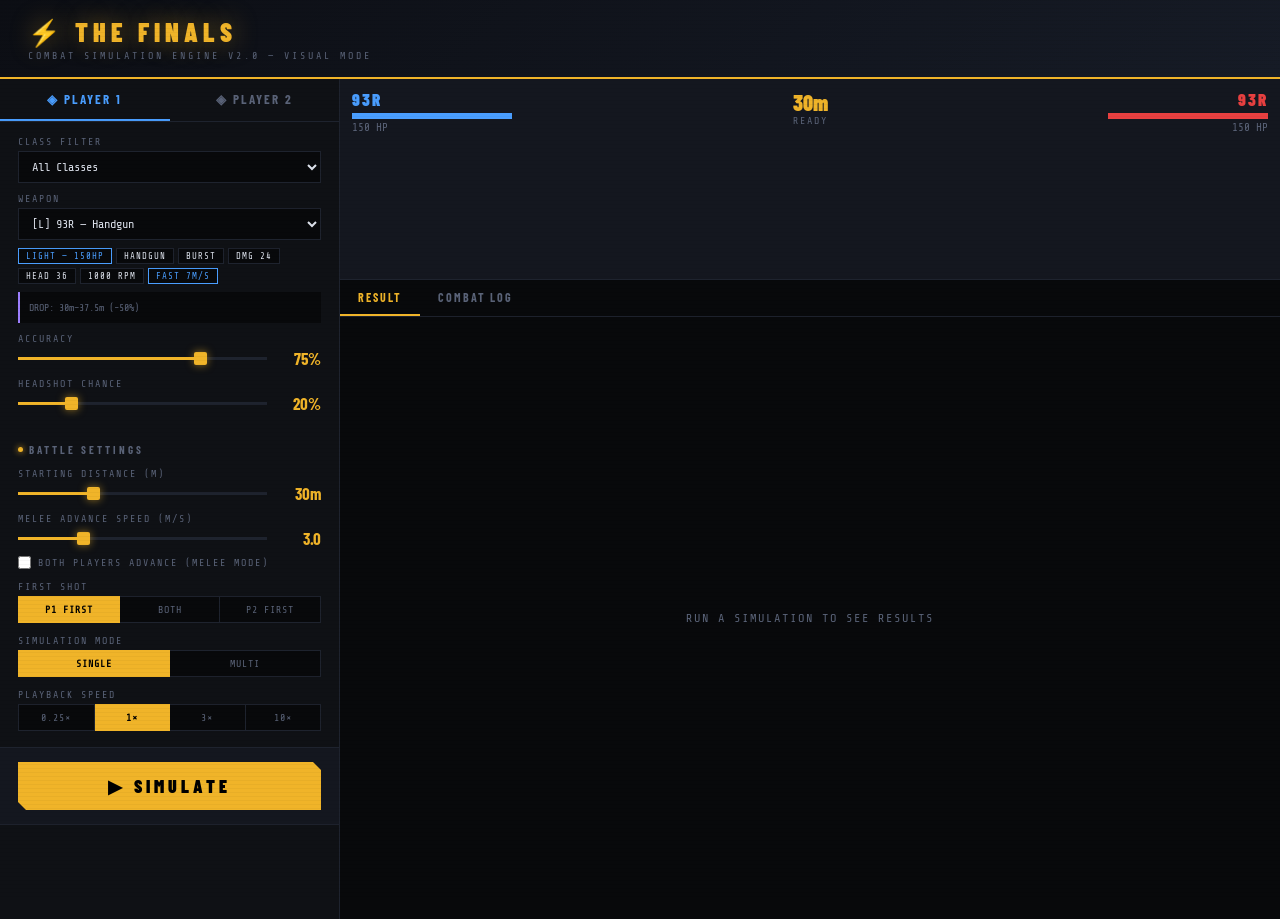
==== commit 909dbbe1: "updated html" ====
--- a/battle_simulator.html
+++ b/battle_simulator.html
@@ -4,1081 +4,212 @@
 <meta charset="UTF-8">
 <meta name="viewport" content="width=device-width, initial-scale=1.0">
 <title>THE FINALS — Battle Simulator</title>
+<script src="./battle_simulator.js" defer></script>
+<link rel="stylesheet" href="battle_simulation.css">
+
 <link rel="preconnect" href="https://fonts.googleapis.com">
-<link href="https://fonts.googleapis.com/css2?family=Barlow+Condensed:wght@400;600;700;900&family=Share+Tech+Mono&display=swap" rel="stylesheet">
-<style>
-  :root {
-    --bg:       #0a0b0d;
-    --surface:  #111318;
-    --card:     #181b22;
-    --border:   #252932;
-    --accent:   #f5a623;
-    --red:      #e84040;
-    --green:    #3ddc84;
-    --blue:     #4a9eff;
-    --text:     #e8eaf0;
-    --muted:    #6b7280;
-    --light-cl: #4a9eff;
-    --med-cl:   #3ddc84;
-    --heavy-cl: #f5a623;
-  }
-
-  * { box-sizing: border-box; margin: 0; padding: 0; }
-
-  body {
-    background: var(--bg);
-    color: var(--text);
-    font-family: 'Share Tech Mono', monospace;
-    font-size: 13px;
-    min-height: 100vh;
-    overflow-x: hidden;
-  }
-
-  /* scanline overlay */
-  body::before {
-    content: '';
-    position: fixed; inset: 0;
-    background: repeating-linear-gradient(0deg, transparent, transparent 2px, rgba(0,0,0,0.04) 2px, rgba(0,0,0,0.04) 4px);
-    pointer-events: none;
-    z-index: 999;
-  }
-
-  header {
-    background: linear-gradient(135deg, #0f1217 0%, #1a1e28 100%);
-    border-bottom: 2px solid var(--accent);
-    padding: 18px 32px;
-    display: flex;
-    align-items: center;
-    gap: 16px;
-  }
-  header .logo {
-    font-family: 'Barlow Condensed', sans-serif;
-    font-weight: 900;
-    font-size: 28px;
-    letter-spacing: 4px;
-    text-transform: uppercase;
-    color: var(--accent);
-    text-shadow: 0 0 20px rgba(245,166,35,0.5);
-  }
-  header .sub {
-    font-size: 11px;
-    color: var(--muted);
-    letter-spacing: 2px;
-    text-transform: uppercase;
-  }
-
-  .main-grid {
-    display: grid;
-    grid-template-columns: 1fr 1fr;
-    gap: 2px;
-    padding: 2px;
-    background: var(--border);
-  }
-
-  .panel {
-    background: var(--surface);
-    padding: 20px;
-  }
-
-  .panel-title {
-    font-family: 'Barlow Condensed', sans-serif;
-    font-weight: 700;
-    font-size: 13px;
-    letter-spacing: 3px;
-    text-transform: uppercase;
-    color: var(--muted);
-    border-bottom: 1px solid var(--border);
-    padding-bottom: 10px;
-    margin-bottom: 16px;
-    display: flex;
-    align-items: center;
-    gap: 8px;
-  }
-  .panel-title .dot {
-    width: 6px; height: 6px;
-    border-radius: 50%;
-    background: var(--accent);
-    box-shadow: 0 0 6px var(--accent);
-  }
-
-  /* Fighter cards */
-  .fighter-grid { display: grid; grid-template-columns: 1fr 1fr; gap: 2px; background: var(--border); }
-  .fighter-card { background: var(--card); padding: 16px; }
-
-  .fighter-header {
-    font-family: 'Barlow Condensed', sans-serif;
-    font-size: 20px;
-    font-weight: 900;
-    letter-spacing: 2px;
-    margin-bottom: 14px;
-  }
-  .fighter-header.p1 { color: #4a9eff; }
-  .fighter-header.p2 { color: #e84040; }
-
-  label {
-    display: block;
-    font-size: 10px;
-    letter-spacing: 2px;
-    text-transform: uppercase;
-    color: var(--muted);
-    margin-bottom: 4px;
-    margin-top: 10px;
-  }
-
-  select, input[type=range], input[type=number] {
-    width: 100%;
-    background: var(--bg);
-    border: 1px solid var(--border);
-    color: var(--text);
-    padding: 7px 10px;
-    font-family: 'Share Tech Mono', monospace;
-    font-size: 12px;
-    outline: none;
-    cursor: pointer;
-    transition: border-color 0.15s;
-  }
-  select:focus, input:focus { border-color: var(--accent); }
-
-  input[type=range] {
-    padding: 0;
-    height: 4px;
-    border: none;
-    cursor: pointer;
-    -webkit-appearance: none;
-    background: linear-gradient(to right, var(--accent) 0%, var(--accent) var(--pct, 50%), var(--border) var(--pct,50%), var(--border) 100%);
-  }
-  input[type=range]::-webkit-slider-thumb {
-    -webkit-appearance: none;
-    width: 14px; height: 14px;
-    border-radius: 2px;
-    background: var(--accent);
-    box-shadow: 0 0 8px rgba(245,166,35,0.6);
-    cursor: pointer;
-  }
-
-  .range-row { display: flex; align-items: center; gap: 10px; }
-  .range-val {
-    font-family: 'Barlow Condensed', sans-serif;
-    font-size: 18px;
-    font-weight: 700;
-    min-width: 40px;
-    color: var(--accent);
-  }
-
-  .stat-pills { display: flex; flex-wrap: wrap; gap: 4px; margin-top: 10px; }
-  .pill {
-    padding: 3px 8px;
-    background: var(--bg);
-    border: 1px solid var(--border);
-    font-size: 10px;
-    letter-spacing: 1px;
-    text-transform: uppercase;
-  }
-  .pill.type-light { color: var(--light-cl); border-color: var(--light-cl); }
-  .pill.type-medium { color: var(--med-cl); border-color: var(--med-cl); }
-  .pill.type-heavy { color: var(--heavy-cl); border-color: var(--heavy-cl); }
-
-  /* Battle settings panel */
-  .settings-row { display: grid; grid-template-columns: 1fr 1fr 1fr; gap: 12px; }
-
-  .toggle-group { display: flex; gap: 0; }
-  .toggle-btn {
-    flex: 1;
-    padding: 8px;
-    background: var(--bg);
-    border: 1px solid var(--border);
-    color: var(--muted);
-    font-family: 'Share Tech Mono', monospace;
-    font-size: 11px;
-    letter-spacing: 1px;
-    text-transform: uppercase;
-    cursor: pointer;
-    transition: all 0.15s;
-  }
-  .toggle-btn:not(:first-child) { border-left: none; }
-  .toggle-btn.active {
-    background: var(--accent);
-    color: #000;
-    border-color: var(--accent);
-    font-weight: 700;
-  }
-
-  .checkbox-row {
-    display: flex;
-    align-items: center;
-    gap: 8px;
-    margin-top: 8px;
-    cursor: pointer;
-    user-select: none;
-  }
-  .checkbox-row input[type=checkbox] {
-    width: 14px; height: 14px;
-    width: auto;
-    accent-color: var(--accent);
-    cursor: pointer;
-  }
-  .checkbox-row span { font-size: 11px; color: var(--muted); }
-
-  /* Run button */
-  .run-area {
-    background: var(--surface);
-    padding: 20px;
-    border-top: 2px solid var(--border);
-    display: flex;
-    align-items: center;
-    gap: 16px;
-  }
-
-  .btn-run {
-    font-family: 'Barlow Condensed', sans-serif;
-    font-weight: 900;
-    font-size: 20px;
-    letter-spacing: 4px;
-    text-transform: uppercase;
-    padding: 14px 40px;
-    background: var(--accent);
-    color: #000;
-    border: none;
-    cursor: pointer;
-    clip-path: polygon(0 0, calc(100% - 10px) 0, 100% 10px, 100% 100%, 10px 100%, 0 calc(100% - 10px));
-    transition: all 0.15s;
-    position: relative;
-    overflow: hidden;
-  }
-  .btn-run:hover {
-    background: #ffc044;
-    box-shadow: 0 0 30px rgba(245,166,35,0.5);
-    transform: translateY(-1px);
-  }
-  .btn-run:active { transform: translateY(0); }
-
-  .sim-count-wrap { display: flex; align-items: center; gap: 8px; }
-  .sim-count-wrap label { margin: 0; }
-  .sim-count-wrap input[type=number] { width: 80px; }
-
-  /* Results area */
-  #results {
-    background: var(--surface);
-    padding: 0;
-    border-top: 2px solid var(--border);
-    display: none;
-  }
-
-  .results-header {
-    background: var(--card);
-    padding: 16px 24px;
-    border-bottom: 1px solid var(--border);
-    font-family: 'Barlow Condensed', sans-serif;
-    font-weight: 700;
-    font-size: 13px;
-    letter-spacing: 3px;
-    text-transform: uppercase;
-    color: var(--muted);
-    display: flex;
-    align-items: center;
-    gap: 8px;
-  }
-
-  .winner-banner {
-    padding: 24px;
-    text-align: center;
-    border-bottom: 1px solid var(--border);
-  }
-  .winner-label {
-    font-size: 11px;
-    letter-spacing: 4px;
-    text-transform: uppercase;
-    color: var(--muted);
-    margin-bottom: 6px;
-  }
-  .winner-name {
-    font-family: 'Barlow Condensed', sans-serif;
-    font-weight: 900;
-    font-size: 48px;
-    letter-spacing: 4px;
-    text-transform: uppercase;
-    text-shadow: 0 0 30px currentColor;
-  }
-  .winner-name.p1 { color: var(--blue); }
-  .winner-name.p2 { color: var(--red); }
-  .winner-name.tie { color: var(--accent); }
-
-  .stats-grid {
-    display: grid;
-    grid-template-columns: 1fr 1fr;
-    gap: 2px;
-    background: var(--border);
-    padding-bottom: 2px;
-  }
-
-  .stat-block {
-    background: var(--card);
-    padding: 16px 20px;
-  }
-  .stat-block-title {
-    font-size: 10px;
-    letter-spacing: 2px;
-    text-transform: uppercase;
-    color: var(--muted);
-    margin-bottom: 8px;
-  }
-  .stat-big {
-    font-family: 'Barlow Condensed', sans-serif;
-    font-size: 32px;
-    font-weight: 700;
-  }
-  .stat-big.p1 { color: var(--blue); }
-  .stat-big.p2 { color: var(--red); }
-
-  /* Win rate bar */
-  .winrate-bar-wrap {
-    padding: 20px 24px;
-    border-bottom: 1px solid var(--border);
-  }
-  .winrate-label-row {
-    display: flex;
-    justify-content: space-between;
-    font-size: 11px;
-    color: var(--muted);
-    margin-bottom: 8px;
-  }
-  .winrate-bar {
-    height: 12px;
-    background: var(--border);
-    display: flex;
-    overflow: hidden;
-  }
-  .winrate-p1 { background: var(--blue); transition: width 0.6s ease; }
-  .winrate-p2 { background: var(--red); transition: width 0.6s ease; }
-  .winrate-tie { background: var(--accent); transition: width 0.6s ease; }
-
-  /* Combat log */
-  .log-wrap {
-    padding: 16px 24px 20px;
-  }
-  .log-title {
-    font-size: 10px;
-    letter-spacing: 2px;
-    text-transform: uppercase;
-    color: var(--muted);
-    margin-bottom: 10px;
-  }
-  #combat-log {
-    background: var(--bg);
-    border: 1px solid var(--border);
-    padding: 12px 14px;
-    height: 220px;
-    overflow-y: auto;
-    font-size: 11px;
-    line-height: 1.8;
-  }
-  #combat-log .log-line { padding: 1px 0; }
-  #combat-log .log-line.hit-p1 { color: #7ab8ff; }
-  #combat-log .log-line.hit-p2 { color: #ff8a8a; }
-  #combat-log .log-line.head { color: var(--accent); }
-  #combat-log .log-line.info { color: var(--muted); }
-  #combat-log .log-line.kill { color: var(--green); font-weight: bold; font-family: 'Barlow Condensed', sans-serif; font-size: 14px; letter-spacing: 2px; }
-  #combat-log .log-line.range-update { color: #9d7fff; }
-
-  /* Health bars in result */
-  .hp-bars { padding: 16px 24px; border-top: 1px solid var(--border); }
-  .hp-row { display: flex; align-items: center; gap: 12px; margin-bottom: 8px; }
-  .hp-name { width: 120px; font-size: 11px; overflow: hidden; text-overflow: ellipsis; white-space: nowrap; }
-  .hp-bar-outer { flex: 1; height: 8px; background: var(--border); }
-  .hp-bar-inner { height: 100%; transition: width 0.4s ease; }
-  .hp-bar-inner.p1 { background: var(--blue); }
-  .hp-bar-inner.p2 { background: var(--red); }
-  .hp-val { font-family: 'Barlow Condensed', sans-serif; font-size: 16px; font-weight: 700; min-width: 40px; text-align: right; }
-  .hp-val.p1 { color: var(--blue); }
-  .hp-val.p2 { color: var(--red); }
-
-  /* distance display */
-  .arena-display {
-    padding: 14px 24px;
-    background: var(--card);
-    border-bottom: 1px solid var(--border);
-    display: flex;
-    align-items: center;
-    gap: 20px;
-  }
-  .arena-track {
-    flex: 1;
-    height: 4px;
-    background: var(--border);
-    position: relative;
-  }
-  .arena-p1-icon, .arena-p2-icon {
-    position: absolute;
-    top: -8px;
-    font-size: 16px;
-    transform: translateX(-50%);
-    transition: left 0.3s ease;
-  }
-  .arena-p1-icon { left: 0%; }
-  .arena-p2-icon { left: 100%; }
-  .dist-label {
-    font-family: 'Barlow Condensed', sans-serif;
-    font-size: 18px;
-    font-weight: 700;
-    color: var(--accent);
-    white-space: nowrap;
-  }
-
-  /* weapon info tooltip-style */
-  .weapon-info {
-    margin-top: 8px;
-    padding: 8px 10px;
-    background: var(--bg);
-    border-left: 2px solid var(--accent);
-    font-size: 10px;
-    color: var(--muted);
-    line-height: 1.7;
-  }
-
-  ::-webkit-scrollbar { width: 4px; height: 4px; }
-  ::-webkit-scrollbar-track { background: var(--bg); }
-  ::-webkit-scrollbar-thumb { background: var(--border); }
-
-  .section-divider {
-    grid-column: 1 / -1;
-    background: var(--border);
-    height: 2px;
-  }
-
-  @keyframes flash { 0%,100% { opacity:1; } 50% { opacity: 0.3; } }
-  .flashing { animation: flash 0.3s ease; }
-
-  .multi-sim-results {
-    padding: 16px 24px;
-    border-top: 1px solid var(--border);
-  }
-  .multi-row { display: grid; grid-template-columns: 1fr 1fr 1fr; gap: 12px; margin-top: 10px; }
-  .multi-card { background: var(--bg); border: 1px solid var(--border); padding: 12px; text-align: center; }
-  .multi-card-label { font-size: 10px; letter-spacing: 2px; text-transform: uppercase; color: var(--muted); margin-bottom: 6px; }
-  .multi-card-val { font-family: 'Barlow Condensed', sans-serif; font-size: 28px; font-weight: 700; }
-  .multi-card-val.p1 { color: var(--blue); }
-  .multi-card-val.p2 { color: var(--red); }
-  .multi-card-val.tie { color: var(--accent); }
-</style>
+<link href="https://fonts.googleapis.com/css2?family=Barlow+Condensed:ital,wght@0,400;0,600;0,700;0,900;1,700&family=Share+Tech+Mono&display=swap" rel="stylesheet">
+
 </head>
 <body>
 
 <header>
   <div>
     <div class="logo">⚡ THE FINALS</div>
-    <div class="sub">Combat Simulation Engine v1.0</div>
+    <div class="sub">Combat Simulation Engine v2.0 — Visual Mode</div>
   </div>
 </header>
 
-<!-- Fighter Setup -->
-<div class="main-grid">
-  <div class="panel" style="grid-column:1/-1;">
-    <div class="panel-title"><span class="dot"></span> FIGHTER CONFIGURATION</div>
-    <div class="fighter-grid">
-      <!-- P1 -->
-      <div class="fighter-card">
-        <div class="fighter-header p1">◈ PLAYER 1</div>
-        <label>Class Filter</label>
-        <select id="p1-class" onchange="filterWeapons(1)">
-          <option value="">All Classes</option>
-          <option value="light">Light — 150 HP</option>
-          <option value="medium">Medium — 250 HP</option>
-          <option value="heavy">Heavy — 350 HP</option>
-        </select>
-        <label>Weapon</label>
-        <select id="p1-weapon" onchange="updateWeaponInfo(1)"></select>
-        <div id="p1-weapon-info" class="weapon-info"></div>
-        <div id="p1-pills" class="stat-pills"></div>
-
-        <label>Accuracy (% shots that hit)</label>
-        <div class="range-row">
-          <input type="range" id="p1-acc" min="1" max="100" value="75" oninput="updateRange(this,'p1-acc-val',1)">
-          <span class="range-val" id="p1-acc-val">75%</span>
-        </div>
-
-        <label>Headshot Chance (% of hits)</label>
-        <div class="range-row">
-          <input type="range" id="p1-hs" min="0" max="100" value="20" oninput="updateRange(this,'p1-hs-val',2)">
-          <span class="range-val" id="p1-hs-val">20%</span>
-        </div>
-      </div>
-
-      <!-- P2 -->
-      <div class="fighter-card">
-        <div class="fighter-header p2">◈ PLAYER 2</div>
-        <label>Class Filter</label>
-        <select id="p2-class" onchange="filterWeapons(2)">
-          <option value="">All Classes</option>
-          <option value="light">Light — 150 HP</option>
-          <option value="medium">Medium — 250 HP</option>
-          <option value="heavy">Heavy — 350 HP</option>
-        </select>
-        <label>Weapon</label>
-        <select id="p2-weapon" onchange="updateWeaponInfo(2)"></select>
-        <div id="p2-weapon-info" class="weapon-info"></div>
-        <div id="p2-pills" class="stat-pills"></div>
-
-        <label>Accuracy (% shots that hit)</label>
-        <div class="range-row">
-          <input type="range" id="p2-acc" min="1" max="100" value="75" oninput="updateRange(this,'p2-acc-val',3)">
-          <span class="range-val" id="p2-acc-val">75%</span>
-        </div>
-
-        <label>Headshot Chance (% of hits)</label>
-        <div class="range-row">
-          <input type="range" id="p2-hs" min="0" max="100" value="20" oninput="updateRange(this,'p2-hs-val',4)">
-          <span class="range-val" id="p2-hs-val">20%</span>
-        </div>
-      </div>
-    </div>
+<div class="app">
+  <!-- ══ SIDEBAR ══ -->
+  <div class="sidebar">
+
+    <!-- Fighter tabs -->
+    <div class="fighter-tabs">
+      <div class="ftab active p1" onclick="switchFighterTab(1,this)">◈ Player 1</div>
+      <div class="ftab p2" onclick="switchFighterTab(2,this)">◈ Player 2</div>
+    </div>
+
+    <div class="fighter-panel active" id="fp1">
+      <label>Class Filter</label>
+      <select id="p1-class" onchange="filterWeapons(1)">
+        <option value="">All Classes</option>
+        <option value="light">Light — 150 HP</option>
+        <option value="medium">Medium — 250 HP</option>
+        <option value="heavy">Heavy — 350 HP</option>
+      </select>
+      <label>Weapon</label>
+      <select id="p1-weapon" onchange="updateWeaponInfo(1)"></select>
+      <div id="p1-badges" class="weapon-badge"></div>
+      <div id="p1-note" class="weapon-note"></div>
+      <label>Accuracy</label>
+      <div class="range-row">
+        <input type="range" id="p1-acc" min="1" max="100" value="75" oninput="syncRange(this,'p1-acc-v','%')">
+        <span class="range-val" id="p1-acc-v">75%</span>
+      </div>
+      <label>Headshot Chance</label>
+      <div class="range-row">
+        <input type="range" id="p1-hs" min="0" max="100" value="20" oninput="syncRange(this,'p1-hs-v','%')">
+        <span class="range-val" id="p1-hs-v">20%</span>
+      </div>
+    </div>
+
+    <div class="fighter-panel" id="fp2">
+      <label>Class Filter</label>
+      <select id="p2-class" onchange="filterWeapons(2)">
+        <option value="">All Classes</option>
+        <option value="light">Light — 150 HP</option>
+        <option value="medium">Medium — 250 HP</option>
+        <option value="heavy">Heavy — 350 HP</option>
+      </select>
+      <label>Weapon</label>
+      <select id="p2-weapon" onchange="updateWeaponInfo(2)"></select>
+      <div id="p2-badges" class="weapon-badge"></div>
+      <div id="p2-note" class="weapon-note"></div>
+      <label>Accuracy</label>
+      <div class="range-row">
+        <input type="range" id="p2-acc" min="1" max="100" value="75" oninput="syncRange(this,'p2-acc-v','%')">
+        <span class="range-val" id="p2-acc-v">75%</span>
+      </div>
+      <label>Headshot Chance</label>
+      <div class="range-row">
+        <input type="range" id="p2-hs" min="0" max="100" value="20" oninput="syncRange(this,'p2-hs-v','%')">
+        <span class="range-val" id="p2-hs-v">20%</span>
+      </div>
+    </div>
+
+    <div class="section">
+      <div class="section-title">Battle Settings</div>
+
+      <label>Starting Distance (m)</label>
+      <div class="range-row">
+        <input type="range" id="start-dist" min="1" max="100" value="30" oninput="syncRange(this,'sd-v','m')">
+        <span class="range-val" id="sd-v">30m</span>
+      </div>
+
+      <label>Melee Advance Speed (m/s)</label>
+      <div class="range-row">
+        <input type="range" id="speed" min="0" max="12" value="3" step="0.5" oninput="syncRange(this,'sp-v','')">
+        <span class="range-val" id="sp-v">3.0</span>
+      </div>
+      <label class="check-row">
+        <input type="checkbox" id="melee-advance">
+        <span>Both players advance (melee mode)</span>
+      </label>
+
+      <label style="margin-top:12px;">First Shot</label>
+      <div class="toggle-group">
+        <div class="tbtn active" onclick="setFSA('p1',this)">P1 First</div>
+        <div class="tbtn" onclick="setFSA('both',this)">Both</div>
+        <div class="tbtn" onclick="setFSA('p2',this)">P2 First</div>
+      </div>
+
+      <label style="margin-top:12px;">Simulation Mode</label>
+      <div class="toggle-group">
+        <div class="tbtn active" onclick="setSimMode('single',this)">Single</div>
+        <div class="tbtn" onclick="setSimMode('multi',this)">Multi</div>
+      </div>
+      <div id="multi-opts" style="display:none;">
+        <label>Runs</label>
+        <input type="number" id="sim-count" value="200" min="10" max="10000">
+      </div>
+
+      <label style="margin-top:12px;">Playback Speed</label>
+      <div class="toggle-group">
+        <div class="tbtn" onclick="setPlaySpeed(0.25,this)">0.25×</div>
+        <div class="tbtn active" onclick="setPlaySpeed(1,this)">1×</div>
+        <div class="tbtn" onclick="setPlaySpeed(3,this)">3×</div>
+        <div class="tbtn" onclick="setPlaySpeed(10,this)">10×</div>
+      </div>
+    </div>
+
+    <div class="run-row">
+      <button class="btn-run" id="run-btn" onclick="runSim()">▶ SIMULATE</button>
+    </div>
+
   </div>
 
-  <!-- Battle Settings -->
-  <div class="panel" style="grid-column:1/-1;">
-    <div class="panel-title"><span class="dot"></span> BATTLE SETTINGS</div>
-    <div class="settings-row">
-      <div>
-        <label>Starting Distance (meters)</label>
-        <div class="range-row">
-          <input type="range" id="start-dist" min="1" max="100" value="30" oninput="updateRange(this,'start-dist-val',5)">
-          <span class="range-val" id="start-dist-val">30m</span>
-        </div>
-      </div>
-      <div>
-        <label>Player Speed (m/s — melee closein)</label>
-        <div class="range-row">
-          <input type="range" id="speed" min="0" max="10" value="3" step="0.5" oninput="updateRange(this,'speed-val',6)">
-          <span class="range-val" id="speed-val">3.0</span>
-        </div>
-        <label class="checkbox-row" style="display:flex; margin-top:8px;">
-          <input type="checkbox" id="melee-advance"> <span>Both players advance (melee mode)</span>
-        </label>
-      </div>
-      <div>
-        <label>First Shot Advantage</label>
-        <div class="toggle-group">
-          <button class="toggle-btn active" onclick="setFirstShot('p1',this)">P1</button>
-          <button class="toggle-btn" onclick="setFirstShot('simultaneous',this)">BOTH</button>
-          <button class="toggle-btn" onclick="setFirstShot('p2',this)">P2</button>
-        </div>
-        <label style="margin-top:12px;">Simulation Mode</label>
-        <div class="toggle-group">
-          <button class="toggle-btn active" onclick="setSimMode('single',this)">SINGLE</button>
-          <button class="toggle-btn" onclick="setSimMode('multi',this)">MULTI</button>
-        </div>
-      </div>
-    </div>
-
-    <div id="multi-options" style="display:none; margin-top:14px; display:none;">
-      <label>Number of Simulations</label>
-      <div class="sim-count-wrap">
-        <input type="number" id="sim-count" value="100" min="10" max="10000" style="width:120px;">
-        <span style="color:var(--muted); font-size:11px;">runs (max 10,000)</span>
+  <!-- ══ MAIN AREA ══ -->
+  <div class="main-area">
+
+    <!-- Canvas Arena -->
+    <div class="arena-wrap">
+      <canvas id="arena" height="200"></canvas>
+      <div class="arena-overlay">
+        <div class="player-hud">
+          <div class="hud-name p1" id="hud-p1-name">—</div>
+          <div class="hud-hp-bar"><div class="hud-hp-fill p1" id="hud-p1-hp" style="width:100%"></div></div>
+          <div class="hud-hp-val" id="hud-p1-hpval">— HP</div>
+        </div>
+        <div class="arena-center-hud">
+          <div class="dist-big" id="hud-dist">—</div>
+          <div class="time-small" id="hud-time">READY</div>
+        </div>
+        <div class="player-hud" style="text-align:right;">
+          <div class="hud-name p2" id="hud-p2-name">—</div>
+          <div class="hud-hp-bar"><div class="hud-hp-fill p2" id="hud-p2-hp" style="width:100%"></div></div>
+          <div class="hud-hp-val p2" id="hud-p2-hpval">— HP</div>
+        </div>
+      </div>
+    </div>
+
+    <!-- Results -->
+    <div class="results-area" id="results-area">
+      <div class="tab-bar">
+        <div class="tab active" onclick="switchTab('result',this)">Result</div>
+        <div class="tab" onclick="switchTab('log',this)">Combat Log</div>
+        <div class="tab" id="multi-tab" onclick="switchTab('multi',this)" style="display:none;">Multi Stats</div>
+      </div>
+
+      <div class="tab-content active" id="tab-result">
+        <div class="winner-banner" id="winner-banner" style="display:none;">
+          <div class="winner-icon" id="winner-icon">🏆</div>
+          <div>
+            <div class="winner-name" id="winner-name">—</div>
+            <div class="winner-sub" id="winner-sub"></div>
+          </div>
+        </div>
+        <div class="stats-grid" id="stats-grid" style="display:none;">
+          <div class="stat-cell"><div class="stat-label">P1 Damage</div><div class="stat-val p1" id="s-p1-dmg">—</div></div>
+          <div class="stat-cell"><div class="stat-label">P1 Shots/Hit/HS</div><div class="stat-val p1" id="s-p1-shs">—</div></div>
+          <div class="stat-cell"><div class="stat-label">P2 Damage</div><div class="stat-val p2" id="s-p2-dmg">—</div></div>
+          <div class="stat-cell"><div class="stat-label">P2 Shots/Hit/HS</div><div class="stat-val p2" id="s-p2-shs">—</div></div>
+          <div class="stat-cell"><div class="stat-label">Time to Kill</div><div class="stat-val neutral" id="s-ttk">—</div></div>
+          <div class="stat-cell"><div class="stat-label">Final Range</div><div class="stat-val neutral" id="s-range">—</div></div>
+          <div class="stat-cell"><div class="stat-label">P1 HP Left</div><div class="stat-val p1" id="s-p1-hp">—</div></div>
+          <div class="stat-cell"><div class="stat-label">P2 HP Left</div><div class="stat-val p2" id="s-p2-hp">—</div></div>
+        </div>
+        <div style="flex:1;display:flex;align-items:center;justify-content:center;color:var(--muted);font-size:12px;letter-spacing:2px;" id="pre-run-msg">RUN A SIMULATION TO SEE RESULTS</div>
+      </div>
+
+      <div class="tab-content" id="tab-log">
+        <div id="combat-log" style="font-size:11px;line-height:1.9;padding:10px 14px;"></div>
+      </div>
+
+      <div class="tab-content" id="tab-multi">
+        <div class="winrate-section">
+          <div class="winrate-labels">
+            <span id="wr-p1-lbl" style="color:var(--blue)">P1: —</span>
+            <span id="wr-tie-lbl" style="color:var(--accent)">TIE: —</span>
+            <span id="wr-p2-lbl" style="color:var(--red)">P2: —</span>
+          </div>
+          <div class="winrate-bar">
+            <div class="wr-p1" id="wr-p1-bar" style="width:0%;transition:width .5s ease;"></div>
+            <div class="wr-tie" id="wr-tie-bar" style="width:0%;transition:width .5s ease;"></div>
+            <div class="wr-p2" id="wr-p2-bar" style="width:0%;transition:width .5s ease;"></div>
+          </div>
+        </div>
+        <div class="multi-grid">
+          <div class="multi-cell"><div class="stat-label">P1 Wins</div><div class="stat-val p1" id="ms-w1">—</div></div>
+          <div class="multi-cell"><div class="stat-label">Ties</div><div class="stat-val neutral" id="ms-tie">—</div></div>
+          <div class="multi-cell"><div class="stat-label">P2 Wins</div><div class="stat-val p2" id="ms-w2">—</div></div>
+          <div class="multi-cell"><div class="stat-label">Avg TTK (P1 win)</div><div class="stat-val p1" id="ms-ttk1">—</div></div>
+          <div class="multi-cell"><div class="stat-label">Avg HP Left P1</div><div class="stat-val p1" id="ms-hp1">—</div></div>
+          <div class="multi-cell"><div class="stat-label">Avg HP Left P2</div><div class="stat-val p2" id="ms-hp2">—</div></div>
+        </div>
       </div>
     </div>
   </div>
 </div>
-
-<!-- Run Button -->
-<div class="run-area">
-  <button class="btn-run" onclick="runSimulation()">▶ SIMULATE BATTLE</button>
-  <div style="font-size:11px; color:var(--muted); line-height:1.8;">
-    Range · Accuracy · Burst Timing · Headshots · Dropoff<br>
-    All mechanics simulated tick-by-tick
-  </div>
-</div>
-
-<!-- Results -->
-<div id="results">
-  <div class="results-header"><span class="dot"></span> BATTLE REPORT</div>
-
-  <div class="arena-display">
-    <span style="font-size:11px; color:var(--muted);">ARENA</span>
-    <div class="arena-track" id="arena-track">
-      <span class="arena-p1-icon" id="arena-p1">🔵</span>
-      <span class="arena-p2-icon" id="arena-p2">🔴</span>
-    </div>
-    <span class="dist-label" id="dist-display">— m</span>
-  </div>
-
-  <div class="winner-banner">
-    <div class="winner-label">VICTOR</div>
-    <div class="winner-name" id="winner-name">—</div>
-    <div style="font-size:11px; color:var(--muted); margin-top:6px;" id="winner-sub"></div>
-  </div>
-
-  <div class="hp-bars">
-    <div class="hp-row">
-      <div class="hp-name" id="res-p1-name">Player 1</div>
-      <div class="hp-bar-outer"><div class="hp-bar-inner p1" id="res-p1-bar" style="width:100%"></div></div>
-      <div class="hp-val p1" id="res-p1-hp">—</div>
-    </div>
-    <div class="hp-row">
-      <div class="hp-name" id="res-p2-name">Player 2</div>
-      <div class="hp-bar-outer"><div class="hp-bar-inner p2" id="res-p2-bar" style="width:100%"></div></div>
-      <div class="hp-val p2" id="res-p2-hp">—</div>
-    </div>
-  </div>
-
-  <div class="stats-grid">
-    <div class="stat-block">
-      <div class="stat-block-title">P1 — Damage Dealt</div>
-      <div class="stat-big p1" id="res-p1-dmg">—</div>
-    </div>
-    <div class="stat-block">
-      <div class="stat-block-title">P2 — Damage Dealt</div>
-      <div class="stat-big p2" id="res-p2-dmg">—</div>
-    </div>
-    <div class="stat-block">
-      <div class="stat-block-title">P1 — Shots Fired / Hit / HS</div>
-      <div class="stat-big p1" id="res-p1-shots">—</div>
-    </div>
-    <div class="stat-block">
-      <div class="stat-block-title">P2 — Shots Fired / Hit / HS</div>
-      <div class="stat-big p2" id="res-p2-shots">—</div>
-    </div>
-    <div class="stat-block">
-      <div class="stat-block-title">Time-to-Kill</div>
-      <div class="stat-big" id="res-ttk" style="color:var(--accent)">—</div>
-    </div>
-    <div class="stat-block">
-      <div class="stat-block-title">Final Range</div>
-      <div class="stat-big" id="res-range" style="color:var(--accent)">—</div>
-    </div>
-  </div>
-
-  <!-- Multi sim results -->
-  <div id="multi-results" style="display:none;">
-    <div class="winrate-bar-wrap">
-      <div class="winrate-label-row">
-        <span id="winrate-p1-label" style="color:var(--blue)">P1: —%</span>
-        <span id="winrate-tie-label" style="color:var(--accent)">TIE: —%</span>
-        <span id="winrate-p2-label" style="color:var(--red)">P2: —%</span>
-      </div>
-      <div class="winrate-bar">
-        <div class="winrate-p1" id="winrate-p1-bar" style="width:0%"></div>
-        <div class="winrate-tie" id="winrate-tie-bar" style="width:0%"></div>
-        <div class="winrate-p2" id="winrate-p2-bar" style="width:0%"></div>
-      </div>
-    </div>
-    <div class="multi-sim-results">
-      <div style="font-size:10px; letter-spacing:2px; text-transform:uppercase; color:var(--muted);">MULTI-SIM SUMMARY</div>
-      <div class="multi-row">
-        <div class="multi-card">
-          <div class="multi-card-label">P1 Wins</div>
-          <div class="multi-card-val p1" id="ms-p1-wins">—</div>
-        </div>
-        <div class="multi-card">
-          <div class="multi-card-label">Ties</div>
-          <div class="multi-card-val tie" id="ms-ties">—</div>
-        </div>
-        <div class="multi-card">
-          <div class="multi-card-label">P2 Wins</div>
-          <div class="multi-card-val p2" id="ms-p2-wins">—</div>
-        </div>
-        <div class="multi-card">
-          <div class="multi-card-label">Avg TTK (P1 kills)</div>
-          <div class="multi-card-val p1" id="ms-avg-ttk-p1">—</div>
-        </div>
-        <div class="multi-card">
-          <div class="multi-card-label">Avg HP Remaining (P1)</div>
-          <div class="multi-card-val p1" id="ms-avg-hp-p1">—</div>
-        </div>
-        <div class="multi-card">
-          <div class="multi-card-label">Avg HP Remaining (P2)</div>
-          <div class="multi-card-val p2" id="ms-avg-hp-p2">—</div>
-        </div>
-      </div>
-    </div>
-  </div>
-
-  <div class="log-wrap" id="log-section">
-    <div class="log-title">▼ COMBAT LOG (last single sim)</div>
-    <div id="combat-log"></div>
-  </div>
-</div>
-
-<script>
-// ═══════════════════════════════════════════════
-//  WEAPON DATA
-// ═══════════════════════════════════════════════
-const WEAPONS = [{"class":"light","type":"Handgun","firing_mode":"Burst","name":"93R","body_dmg":"24","head_damage":"36","rpm":"1000","magazine_size":"24","tactical_reload_time":"1.45s","empty_reload_time":"1.75s","shots_per_burst":"3","delay_in_bursts":"0.275","damage_dropoff_min_range":"30m","damage_dropoff_max_range":"37.5m","damage_reduction_at_max":"~50%","notes":null},{"class":"light","type":"Assault Riffle","firing_mode":"Automatic","name":"ARN-220","body_dmg":"17","head_damage":"25.5","rpm":"725","magazine_size":"60 (30)","tactical_reload_time":"2.45s","empty_reload_time":"2.80s (0.80s)","shots_per_burst":null,"delay_in_bursts":null,"damage_dropoff_min_range":"37.5m","damage_dropoff_max_range":"45m","damage_reduction_at_max":"~72%","notes":"Quick reload is 0.80s long."},{"class":"light","type":"Melee","firing_mode":null,"name":"DAGGER","body_dmg":"60","head_damage":null,"rpm":null,"magazine_size":null,"tactical_reload_time":null,"empty_reload_time":null,"shots_per_burst":null,"delay_in_bursts":null,"damage_dropoff_min_range":null,"damage_dropoff_max_range":null,"damage_reduction_at_max":null,"notes":null},{"class":"light","type":"Melee","firing_mode":null,"name":"DAGGER (ALT.)","body_dmg":"75","head_damage":null,"rpm":null,"magazine_size":null,"tactical_reload_time":null,"empty_reload_time":null,"shots_per_burst":null,"delay_in_bursts":null,"damage_dropoff_min_range":null,"damage_dropoff_max_range":null,"damage_reduction_at_max":null,"notes":"Has an 800ms wind-up time."},{"class":"light","type":"Melee","firing_mode":null,"name":"DAGGER (ALT. W/ BACKSTAB)","body_dmg":"320","head_damage":null,"rpm":null,"magazine_size":null,"tactical_reload_time":null,"empty_reload_time":null,"shots_per_burst":null,"delay_in_bursts":null,"damage_dropoff_min_range":null,"damage_dropoff_max_range":null,"damage_reduction_at_max":null,"notes":"Backstab angle is 150 degrees."},{"class":"light","type":"Marksman Riffle","firing_mode":"Single","name":"LH1","body_dmg":"44","head_damage":"88","rpm":"280","magazine_size":"15","tactical_reload_time":"1.95s","empty_reload_time":"2.85s","shots_per_burst":null,"delay_in_bursts":null,"damage_dropoff_min_range":"50m","damage_dropoff_max_range":"55m","damage_reduction_at_max":"~72%","notes":null},{"class":"light","type":"SMG","firing_mode":"Automatic","name":"M11","body_dmg":"16","head_damage":"24","rpm":"1000","magazine_size":"40","tactical_reload_time":"1.55s","empty_reload_time":"1.85s","shots_per_burst":null,"delay_in_bursts":null,"damage_dropoff_min_range":"10m","damage_dropoff_max_range":"17.5m","damage_reduction_at_max":"~52%","notes":null},{"class":"light","type":"Shotgun","firing_mode":"Single","name":"M26 MATTER","body_dmg":"121","head_damage":null,"rpm":"85","magazine_size":"8","tactical_reload_time":"2.05s","empty_reload_time":"2.45s","shots_per_burst":null,"delay_in_bursts":null,"damage_dropoff_min_range":"15m","damage_dropoff_max_range":"25m","damage_reduction_at_max":"~64%","notes":null},{"class":"light","type":"Marksman Riffle","firing_mode":"Single","name":"RECURVE BOW (UNCHARGED)","body_dmg":"60","head_damage":"90","rpm":"78","magazine_size":null,"tactical_reload_time":null,"empty_reload_time":null,"shots_per_burst":null,"delay_in_bursts":null,"damage_dropoff_min_range":null,"damage_dropoff_max_range":null,"damage_reduction_at_max":null,"notes":"Rate of fire overall is 103 RPM."},{"class":"light","type":"Marksman Riffle","firing_mode":"Single","name":"RECURVE BOW (CHARGED)","body_dmg":"124","head_damage":"186","rpm":"48","magazine_size":null,"tactical_reload_time":null,"empty_reload_time":null,"shots_per_burst":null,"delay_in_bursts":null,"damage_dropoff_min_range":null,"damage_dropoff_max_range":null,"damage_reduction_at_max":null,"notes":"Takes ~640ms to charge a shot."},{"class":"light","type":"Shotgun","firing_mode":"Single","name":"SH1900","body_dmg":"180","head_damage":null,"rpm":"80","magazine_size":"2","tactical_reload_time":"2.20s","empty_reload_time":"2.60s","shots_per_burst":null,"delay_in_bursts":null,"damage_dropoff_min_range":null,"damage_dropoff_max_range":null,"damage_reduction_at_max":null,"notes":"Damage per bullet is 12*15 = 180 damage."},{"class":"light","type":"Marksman Riffle","firing_mode":"Single","name":"SR-84","body_dmg":"118","head_damage":"236","rpm":"40","magazine_size":"6","tactical_reload_time":"1.95s","empty_reload_time":"3.35s","shots_per_burst":null,"delay_in_bursts":null,"damage_dropoff_min_range":"80m","damage_dropoff_max_range":"100m","damage_reduction_at_max":"~75%","notes":"Bullets are hitscan up until 40m."},{"class":"light","type":"Melee","firing_mode":null,"name":"SWORD","body_dmg":"88","head_damage":null,"rpm":null,"magazine_size":null,"tactical_reload_time":null,"empty_reload_time":null,"shots_per_burst":null,"delay_in_bursts":null,"damage_dropoff_min_range":null,"damage_dropoff_max_range":null,"damage_reduction_at_max":null,"notes":null},{"class":"light","type":"Melee","firing_mode":null,"name":"SWORD (ALT.)","body_dmg":"120","head_damage":null,"rpm":null,"magazine_size":null,"tactical_reload_time":null,"empty_reload_time":null,"shots_per_burst":null,"delay_in_bursts":null,"damage_dropoff_min_range":null,"damage_dropoff_max_range":null,"damage_reduction_at_max":null,"notes":"Can hit multiple targets in a single lunge."},{"class":"light","type":"Miscellaneous","firing_mode":"Automatic/Burst","name":"THROWING KNIVES","body_dmg":"60","head_damage":"90","rpm":"545.45","magazine_size":null,"tactical_reload_time":null,"empty_reload_time":null,"shots_per_burst":"2","delay_in_bursts":"0.59","damage_dropoff_min_range":null,"damage_dropoff_max_range":null,"damage_reduction_at_max":null,"notes":"Projectile travel time not accounted."},{"class":"light","type":"Miscellaneous","firing_mode":"Single","name":"THROWING KNIVES (ALT.)","body_dmg":"140","head_damage":"210","rpm":"27.7","magazine_size":null,"tactical_reload_time":null,"empty_reload_time":null,"shots_per_burst":null,"delay_in_bursts":null,"damage_dropoff_min_range":null,"damage_dropoff_max_range":null,"damage_reduction_at_max":null,"notes":"Projectile travel time not accounted."},{"class":"light","type":"Handgun","firing_mode":"Single","name":"V9S","body_dmg":"38","head_damage":"57","rpm":"360","magazine_size":"20","tactical_reload_time":"1.25s","empty_reload_time":"1.50s","shots_per_burst":null,"delay_in_bursts":null,"damage_dropoff_min_range":"15m","damage_dropoff_max_range":"20m","damage_reduction_at_max":"~65%","notes":null},{"class":"light","type":"SMG","firing_mode":"Automatic","name":"XP-54","body_dmg":"16","head_damage":"24","rpm":"880","magazine_size":"34","tactical_reload_time":"2.25s","empty_reload_time":"2.50s","shots_per_burst":null,"delay_in_bursts":null,"damage_dropoff_min_range":"22.5m","damage_dropoff_max_range":"32.5m","damage_reduction_at_max":"~52%","notes":null},{"class":"medium","type":"Assault Riffle","firing_mode":"Automatic","name":"AKM","body_dmg":"20","head_damage":"30","rpm":"600","magazine_size":"34","tactical_reload_time":"2.35s","empty_reload_time":"2.35s","shots_per_burst":null,"delay_in_bursts":null,"damage_dropoff_min_range":"30m","damage_dropoff_max_range":"37.5m","damage_reduction_at_max":"~55%","notes":null},{"class":"medium","type":"Marksman Riffle","firing_mode":"Single","name":"CB-01 REPEATER","body_dmg":"84","head_damage":"126","rpm":"82","magazine_size":"8","tactical_reload_time":"(varies)","empty_reload_time":"5.05s","shots_per_burst":null,"delay_in_bursts":null,"damage_dropoff_min_range":"35m","damage_dropoff_max_range":"40m","damage_reduction_at_max":"~64%","notes":"Firing cancels reload."},{"class":"medium","type":"Shotgun","firing_mode":"Single","name":"CERBERUS 12GA","body_dmg":"104","head_damage":null,"rpm":"100","magazine_size":"3","tactical_reload_time":"(varies)","empty_reload_time":"2.95s","shots_per_burst":null,"delay_in_bursts":null,"damage_dropoff_min_range":"10m","damage_dropoff_max_range":"17.5m","damage_reduction_at_max":"~63%","notes":"8 x 13 pellets per hit."},{"class":"medium","type":"Marksman Riffle","firing_mode":"Single","name":"CHIMERA-XB","body_dmg":"45","head_damage":"67.5","rpm":"260","magazine_size":"15","tactical_reload_time":"2.15s","empty_reload_time":"2.15s","shots_per_burst":null,"delay_in_bursts":null,"damage_dropoff_min_range":"20m","damage_dropoff_max_range":"30m","damage_reduction_at_max":"~60%","notes":null},{"class":"medium","type":"Grenade Launcher","firing_mode":"Single","name":"CL-40 (DIRECT)","body_dmg":"105","head_damage":null,"rpm":"75","magazine_size":"5","tactical_reload_time":"(varies)","empty_reload_time":"3.95s","shots_per_burst":null,"delay_in_bursts":null,"damage_dropoff_min_range":null,"damage_dropoff_max_range":null,"damage_reduction_at_max":null,"notes":"Self damage multiplier 1.4x."},{"class":"medium","type":"Grenade Launcher","firing_mode":"Single","name":"CL-40 (SPLASH)","body_dmg":"90","head_damage":null,"rpm":"75","magazine_size":"5","tactical_reload_time":"(varies)","empty_reload_time":"3.95s","shots_per_burst":null,"delay_in_bursts":null,"damage_dropoff_min_range":null,"damage_dropoff_max_range":null,"damage_reduction_at_max":null,"notes":"Inner blast radius 0.6m."},{"class":"medium","type":"Melee","firing_mode":null,"name":"DUAL BLADES","body_dmg":"70","head_damage":null,"rpm":null,"magazine_size":null,"tactical_reload_time":null,"empty_reload_time":null,"shots_per_burst":null,"delay_in_bursts":null,"damage_dropoff_min_range":null,"damage_dropoff_max_range":null,"damage_reduction_at_max":null,"notes":"LMB combo: 2x50, 2x60, 100. Avg ~70/hit used."},{"class":"medium","type":"Assault Riffle","firing_mode":"Burst","name":"FAMAS","body_dmg":"23","head_damage":"34.5","rpm":"1080","magazine_size":"27","tactical_reload_time":"2.15s","empty_reload_time":"2.60s","shots_per_burst":"3","delay_in_bursts":"0.27","damage_dropoff_min_range":"35m","damage_dropoff_max_range":"42.5m","damage_reduction_at_max":"~50%","notes":"Recoil recovery 0.24s."},{"class":"medium","type":"Assault Riffle","firing_mode":"Automatic","name":"FCAR","body_dmg":"23","head_damage":"34.5","rpm":"540","magazine_size":"25","tactical_reload_time":"2.10s","empty_reload_time":"2.10s","shots_per_burst":null,"delay_in_bursts":null,"damage_dropoff_min_range":"35m","damage_dropoff_max_range":"40m","damage_reduction_at_max":"~55%","notes":null},{"class":"medium","type":"Shotgun","firing_mode":"Single","name":"MODEL 1887","body_dmg":"108","head_damage":null,"rpm":"69","magazine_size":"7","tactical_reload_time":"(varies)","empty_reload_time":"4.30s","shots_per_burst":null,"delay_in_bursts":null,"damage_dropoff_min_range":"20m","damage_dropoff_max_range":"30m","damage_reduction_at_max":"~65%","notes":"Firing cancels reload."},{"class":"medium","type":"SMG","firing_mode":"Automatic","name":"P90","body_dmg":"14","head_damage":"21","rpm":"900","magazine_size":"50","tactical_reload_time":"2.45s","empty_reload_time":"2.70s","shots_per_burst":null,"delay_in_bursts":null,"damage_dropoff_min_range":"18m","damage_dropoff_max_range":"24m","damage_reduction_at_max":"~62%","notes":null},{"class":"medium","type":"Marksman Riffle","firing_mode":"Single","name":"PIKE .556","body_dmg":"49","head_damage":"73.5","rpm":"200","magazine_size":"12","tactical_reload_time":"2.10s","empty_reload_time":"3.25s","shots_per_burst":null,"delay_in_bursts":null,"damage_dropoff_min_range":"40m","damage_dropoff_max_range":"50m","damage_reduction_at_max":"~80%","notes":"Stronger than Repeater vs Heavy at range."},{"class":"medium","type":"Handgun","firing_mode":"Single","name":"R.357","body_dmg":"74","head_damage":"148","rpm":"140","magazine_size":"6","tactical_reload_time":"2.20s","empty_reload_time":"2.50s","shots_per_burst":null,"delay_in_bursts":null,"damage_dropoff_min_range":"27.5m","damage_dropoff_max_range":"44m","damage_reduction_at_max":"~40%","notes":null},{"class":"medium","type":"Melee","firing_mode":null,"name":"RIOT SHIELD","body_dmg":"90","head_damage":null,"rpm":null,"magazine_size":null,"tactical_reload_time":null,"empty_reload_time":null,"shots_per_burst":null,"delay_in_bursts":null,"damage_dropoff_min_range":null,"damage_dropoff_max_range":null,"damage_reduction_at_max":null,"notes":null},{"class":"heavy","type":"Handgun","firing_mode":"Single","name":".50 AKIMBO","body_dmg":"44","head_damage":"88","rpm":"230","magazine_size":"14","tactical_reload_time":"2.20s","empty_reload_time":"3.00s","shots_per_burst":null,"delay_in_bursts":null,"damage_dropoff_min_range":"32m","damage_dropoff_max_range":"39m","damage_reduction_at_max":"~50%","notes":null},{"class":"heavy","type":"Handgun","firing_mode":"Single","name":"BFR TITAN","body_dmg":"88","head_damage":"132","rpm":"80.5","magazine_size":"5","tactical_reload_time":"(varies)","empty_reload_time":"5.00s","shots_per_burst":null,"delay_in_bursts":null,"damage_dropoff_min_range":"25m","damage_dropoff_max_range":"40m","damage_reduction_at_max":"~65%","notes":null},{"class":"heavy","type":"Miscellaneous","firing_mode":"Automatic","name":"FLAMETHROWER","body_dmg":"30","head_damage":null,"rpm":"170","magazine_size":"30","tactical_reload_time":"3.55s","empty_reload_time":"3.55s","shots_per_burst":null,"delay_in_bursts":null,"damage_dropoff_min_range":null,"damage_dropoff_max_range":null,"damage_reduction_at_max":null,"notes":"DoT data incomplete."},{"class":"heavy","type":"Shotgun","firing_mode":"Single","name":"KS-23","body_dmg":"100","head_damage":null,"rpm":"78","magazine_size":"6","tactical_reload_time":"(varies)","empty_reload_time":"5.55s","shots_per_burst":null,"delay_in_bursts":null,"damage_dropoff_min_range":"18m","damage_dropoff_max_range":"23m","damage_reduction_at_max":"~70%","notes":"Hitscan within 25m."},{"class":"heavy","type":"LMG","firing_mode":"Automatic","name":"LEWIS GUN","body_dmg":"23","head_damage":"34.5","rpm":"500","magazine_size":"47","tactical_reload_time":"3.25s","empty_reload_time":"3.55s","shots_per_burst":null,"delay_in_bursts":null,"damage_dropoff_min_range":"35m","damage_dropoff_max_range":"40m","damage_reduction_at_max":"~67%","notes":null},{"class":"heavy","type":"HMG","firing_mode":"Automatic","name":"M134 MINIGUN","body_dmg":"11","head_damage":"14.6","rpm":"1500","magazine_size":"300","tactical_reload_time":"5.00s","empty_reload_time":"5.25s","shots_per_burst":null,"delay_in_bursts":null,"damage_dropoff_min_range":"30m","damage_dropoff_max_range":"50m","damage_reduction_at_max":"~53%","notes":"1.60s spin-up to max fire rate."},{"class":"heavy","type":"LMG","firing_mode":"Automatic","name":"M60","body_dmg":"20","head_damage":"30","rpm":"580","magazine_size":"70","tactical_reload_time":"3.55s","empty_reload_time":"3.55s","shots_per_burst":null,"delay_in_bursts":null,"damage_dropoff_min_range":"25m","damage_dropoff_max_range":"35m","damage_reduction_at_max":"~50%","notes":null},{"class":"heavy","type":"Grenade Launcher","firing_mode":"Single","name":"MGL-32","body_dmg":"83","head_damage":null,"rpm":"90","magazine_size":"6","tactical_reload_time":"2.85s","empty_reload_time":"3.10s","shots_per_burst":null,"delay_in_bursts":null,"damage_dropoff_min_range":null,"damage_dropoff_max_range":null,"damage_reduction_at_max":null,"notes":"Detonate on 1st bounce. Fuse 2.5s."},{"class":"heavy","type":"Shotgun","firing_mode":"Automatic/Single","name":"SA1216","body_dmg":"72","head_damage":null,"rpm":"190","magazine_size":"16 (4)","tactical_reload_time":"2.35s","empty_reload_time":"3.25s (0.80s)","shots_per_burst":null,"delay_in_bursts":null,"damage_dropoff_min_range":"12.5m","damage_dropoff_max_range":"20m","damage_reduction_at_max":"~67%","notes":"Quick reload available."},{"class":"heavy","type":"Assault Riffle","firing_mode":"Automatic","name":"SHAK-50","body_dmg":"30","head_damage":"45","rpm":"420","magazine_size":"20","tactical_reload_time":"2.40s","empty_reload_time":"3.20s","shots_per_burst":null,"delay_in_bursts":null,"damage_dropoff_min_range":"15m","damage_dropoff_max_range":"25m","damage_reduction_at_max":"~67%","notes":"2 bullets per round (15 dmg each)."},{"class":"heavy","type":"Melee","firing_mode":null,"name":"SLEDGEHAMMER","body_dmg":"100","head_damage":null,"rpm":null,"magazine_size":null,"tactical_reload_time":null,"empty_reload_time":null,"shots_per_burst":null,"delay_in_bursts":null,"damage_dropoff_min_range":null,"damage_dropoff_max_range":null,"damage_reduction_at_max":null,"notes":null},{"class":"heavy","type":"Melee","firing_mode":null,"name":"SLEDGEHAMMER (ALT.)","body_dmg":"175","head_damage":null,"rpm":null,"magazine_size":null,"tactical_reload_time":null,"empty_reload_time":null,"shots_per_burst":null,"delay_in_bursts":null,"damage_dropoff_min_range":null,"damage_dropoff_max_range":null,"damage_reduction_at_max":null,"notes":"Cannot hit multiple targets in one swing."},{"class":"heavy","type":"Melee","firing_mode":null,"name":"SPEAR","body_dmg":"78","head_damage":null,"rpm":null,"magazine_size":null,"tactical_reload_time":null,"empty_reload_time":null,"shots_per_burst":null,"delay_in_bursts":null,"damage_dropoff_min_range":null,"damage_dropoff_max_range":null,"damage_reduction_at_max":null,"notes":"LMB combo: 65, 80, 90. Avg ~78."},{"class":"heavy","type":"Melee","firing_mode":null,"name":"SPEAR (ALT.)","body_dmg":"105","head_damage":null,"rpm":null,"magazine_size":null,"tactical_reload_time":null,"empty_reload_time":null,"shots_per_burst":null,"delay_in_bursts":null,"damage_dropoff_min_range":null,"damage_dropoff_max_range":null,"damage_reduction_at_max":null,"notes":"Per hit in 3-hit combo. 3m radius."}];
-
-// ═══════════════════════════════════════════════
-//  STATE
-// ═══════════════════════════════════════════════
-const CLASS_HP = { light: 150, medium: 250, heavy: 350 };
-const MELEE_RANGE = 2.0; // meters
-let firstShot = 'p1';
-let simMode = 'single';
-
-// ═══════════════════════════════════════════════
-//  INIT
-// ═══════════════════════════════════════════════
-function init() {
-  filterWeapons(1);
-  filterWeapons(2);
-  updateRange(document.getElementById('p1-acc'), 'p1-acc-val', 1);
-  updateRange(document.getElementById('p1-hs'),  'p1-hs-val',  2);
-  updateRange(document.getElementById('p2-acc'), 'p2-acc-val', 3);
-  updateRange(document.getElementById('p2-hs'),  'p2-hs-val',  4);
-  updateRange(document.getElementById('start-dist'), 'start-dist-val', 5);
-  updateRange(document.getElementById('speed'), 'speed-val', 6);
-}
-
-function filterWeapons(player) {
-  const classVal = document.getElementById(`p${player}-class`).value;
-  const sel = document.getElementById(`p${player}-weapon`);
-  sel.innerHTML = '';
-  const filtered = classVal ? WEAPONS.filter(w => w.class === classVal) : WEAPONS;
-  filtered.forEach((w, i) => {
-    const opt = document.createElement('option');
-    opt.value = WEAPONS.indexOf(w);
-    opt.textContent = `[${w.class.toUpperCase()}] ${w.name} — ${w.type}`;
-    sel.appendChild(opt);
-  });
-  updateWeaponInfo(player);
-}
-
-function updateWeaponInfo(player) {
-  const sel = document.getElementById(`p${player}-weapon`);
-  const w = WEAPONS[parseInt(sel.value)];
-  if (!w) return;
-  const info = document.getElementById(`p${player}-weapon-info`);
-  const parts = [];
-  if (w.body_dmg) parts.push(`DMG: ${w.body_dmg}`);
-  if (w.head_damage) parts.push(`HEAD: ${w.head_damage}`);
-  if (w.rpm) parts.push(`RPM: ${w.rpm}`);
-  if (w.magazine_size) parts.push(`MAG: ${w.magazine_size}`);
-  if (w.damage_dropoff_min_range) parts.push(`DROP: ${w.damage_dropoff_min_range}–${w.damage_dropoff_max_range} (${w.damage_reduction_at_max})`);
-  if (w.firing_mode) parts.push(`MODE: ${w.firing_mode}`);
-  if (w.shots_per_burst) parts.push(`BURST: ${w.shots_per_burst} @ ${w.delay_in_bursts}s delay`);
-  info.innerHTML = parts.join(' &nbsp;|&nbsp; ') + (w.notes ? `<br><span style="color:#9d7fff">${w.notes}</span>` : '');
-
-  const pills = document.getElementById(`p${player}-pills`);
-  pills.innerHTML = `
-    <span class="pill type-${w.class}">${w.class}</span>
-    <span class="pill">${w.type}</span>
-    ${w.firing_mode ? `<span class="pill">${w.firing_mode}</span>` : ''}
-    <span class="pill">HP: ${CLASS_HP[w.class]}</span>
-  `;
-}
-
-function updateRange(el, valId, rangeIdx) {
-  const val = parseFloat(el.value);
-  const min = parseFloat(el.min), max = parseFloat(el.max);
-  const pct = ((val - min) / (max - min)) * 100;
-  el.style.setProperty('--pct', pct + '%');
-  const display = document.getElementById(valId);
-  if (rangeIdx === 5) display.textContent = val + 'm';
-  else if (rangeIdx === 6) display.textContent = parseFloat(val).toFixed(1);
-  else display.textContent = val + '%';
-}
-
-function setFirstShot(val, btn) {
-  firstShot = val;
-  btn.parentElement.querySelectorAll('.toggle-btn').forEach(b => b.classList.remove('active'));
-  btn.classList.add('active');
-}
-
-function setSimMode(val, btn) {
-  simMode = val;
-  btn.parentElement.querySelectorAll('.toggle-btn').forEach(b => b.classList.remove('active'));
-  btn.classList.add('active');
-  document.getElementById('multi-options').style.display = val === 'multi' ? 'block' : 'none';
-}
-
-// ═══════════════════════════════════════════════
-//  WEAPON PARSING HELPERS
-// ═══════════════════════════════════════════════
-function parseFloat2(s) {
-  if (!s) return null;
-  const m = String(s).match(/[\d.]+/);
-  return m ? parseFloat(m[0]) : null;
-}
-
-function getWeaponStats(w) {
-  const bodyDmg = parseFloat2(w.body_dmg) || 0;
-  const headDmg = parseFloat2(w.head_damage) || bodyDmg * 1.5;
-  const rpm = parseFloat2(w.rpm) || 60; // melee: 1 hit/s default
-  const isMelee = w.type === 'Melee';
-  const isBurst = w.shots_per_burst != null;
-  const burstSize = isBurst ? parseInt(w.shots_per_burst) : 1;
-  const burstDelay = isBurst ? parseFloat(w.delay_in_bursts) : 0;
-
-  // Drop off
-  const dropMinR = parseFloat2(w.damage_dropoff_min_range);
-  const dropMaxR = parseFloat2(w.damage_dropoff_max_range);
-  const dropReduction = w.damage_reduction_at_max ? parseFloat(w.damage_reduction_at_max.replace(/[~%]/g,'')) / 100 : 0;
-
-  // Interval between shots in seconds
-  const shotInterval = 60 / rpm;
-
-  return { bodyDmg, headDmg, rpm, shotInterval, isMelee, isBurst, burstSize, burstDelay, dropMinR, dropMaxR, dropReduction };
-}
-
-function calcDamageMult(dist, stats) {
-  if (!stats.dropMinR || !stats.dropMaxR) return 1.0;
-  if (dist <= stats.dropMinR) return 1.0;
-  if (dist >= stats.dropMaxR) return 1.0 - stats.dropReduction;
-  const t = (dist - stats.dropMinR) / (stats.dropMaxR - stats.dropMinR);
-  return 1.0 - t * stats.dropReduction;
-}
-
-// ═══════════════════════════════════════════════
-//  CORE SIMULATION
-// ═══════════════════════════════════════════════
-function simulateBattle(p1w, p2w, p1acc, p1hs, p2acc, p2hs, startDist, speed, meleeAdvance, firstShot, logLines) {
-  const s1 = getWeaponStats(p1w);
-  const s2 = getWeaponStats(p2w);
-  const maxHP1 = CLASS_HP[p1w.class];
-  const maxHP2 = CLASS_HP[p2w.class];
-
-  let hp1 = maxHP1, hp2 = maxHP2;
-  let dist = startDist;
-  let time = 0;
-  const DT = 0.01; // 10ms tick
-  const MAX_TIME = 60;
-
-  // Next shot timers — offset first shot
-  let t1 = firstShot === 'p2' ? s1.shotInterval : 0;
-  let t2 = firstShot === 'p1' ? s2.shotInterval : 0;
-
-  // Burst state
-  let b1 = { inBurst: false, shotsDone: 0, burstTimer: 0 };
-  let b2 = { inBurst: false, shotsDone: 0, burstTimer: 0 };
-
-  // Stats
-  let dmg1 = 0, dmg2 = 0;
-  let shots1 = 0, hits1 = 0, hs1 = 0;
-  let shots2 = 0, hits2 = 0, hs2 = 0;
-
-  const log = logLines !== null;
-
-  function doShot(attStats, acc, hsChance, targetHP, dist, who, log) {
-    const hit = Math.random() < acc;
-    if (log) shots1 + shots2; // just flag
-    let dmg = 0;
-    let isHS = false;
-    if (hit) {
-      isHS = attStats.headDmg > attStats.bodyDmg && Math.random() < hsChance;
-      const baseDmg = isHS ? attStats.headDmg : attStats.bodyDmg;
-      const mult = calcDamageMult(dist, attStats);
-      dmg = baseDmg * mult;
-    }
-    return { hit, isHS, dmg };
-  }
-
-  while (time < MAX_TIME && hp1 > 0 && hp2 > 0) {
-    // Advance distance if applicable
-    if (meleeAdvance || s1.isMelee || s2.isMelee) {
-      const advancing1 = s1.isMelee;
-      const advancing2 = s2.isMelee;
-      if (advancing1 || advancing2 || meleeAdvance) {
-        const closingSpeed = speed * ((advancing1 ? 1 : 0) + (advancing2 ? 1 : 0) + (meleeAdvance ? 1 : 0) > 1 ? 1 : 0.5);
-        dist = Math.max(0, dist - closingSpeed * DT);
-        if (log && Math.abs(time % 1) < DT) {
-          logLines.push({ type: 'range-update', text: `[${time.toFixed(1)}s] Range: ${dist.toFixed(1)}m` });
-        }
-      }
-    }
-
-    // P1 fires?
-    if (time >= t1) {
-      shots1++;
-      const r = doShot(s1, p1acc, p1hs, hp2, dist, 1);
-      if (r.hit) {
-        hits1++;
-        if (r.isHS) hs1++;
-        hp2 = Math.max(0, hp2 - r.dmg);
-        dmg1 += r.dmg;
-        if (log) logLines.push({ type: r.isHS ? 'head' : 'hit-p1', text: `[${time.toFixed(2)}s] P1 ${r.isHS ? '🎯 HEADSHOT' : '→ HIT'} P2 for ${r.dmg.toFixed(1)} dmg | P2 HP: ${hp2.toFixed(1)}` });
-      } else {
-        if (log) logLines.push({ type: 'info', text: `[${time.toFixed(2)}s] P1 → MISS` });
-      }
-
-      // Schedule next shot
-      if (s1.isBurst) {
-        b1.shotsDone++;
-        if (b1.shotsDone < s1.burstSize) {
-          t1 += s1.shotInterval;
-        } else {
-          b1.shotsDone = 0;
-          t1 += s1.burstDelay + s1.shotInterval;
-        }
-      } else {
-        t1 += s1.shotInterval;
-      }
-    }
-
-    if (hp2 <= 0) break;
-
-    // P2 fires?
-    if (time >= t2) {
-      shots2++;
-      const r = doShot(s2, p2acc, p2hs, hp1, dist, 2);
-      if (r.hit) {
-        hits2++;
-        if (r.isHS) hs2++;
-        hp1 = Math.max(0, hp1 - r.dmg);
-        dmg2 += r.dmg;
-        if (log) logLines.push({ type: r.isHS ? 'head' : 'hit-p2', text: `[${time.toFixed(2)}s] P2 ${r.isHS ? '🎯 HEADSHOT' : '→ HIT'} P1 for ${r.dmg.toFixed(1)} dmg | P1 HP: ${hp1.toFixed(1)}` });
-      } else {
-        if (log) logLines.push({ type: 'info', text: `[${time.toFixed(2)}s] P2 → MISS` });
-      }
-
-      if (s2.isBurst) {
-        b2.shotsDone++;
-        if (b2.shotsDone < s2.burstSize) {
-          t2 += s2.shotInterval;
-        } else {
-          b2.shotsDone = 0;
-          t2 += s2.burstDelay + s2.shotInterval;
-        }
-      } else {
-        t2 += s2.shotInterval;
-      }
-    }
-
-    if (hp1 <= 0) break;
-
-    time += DT;
-
-    // Melee range check — if melee user reaches target, deal instant tick dmg
-    if ((s1.isMelee || s2.isMelee) && dist <= MELEE_RANGE) {
-      // Already handled by normal shot schedule; just cap approach
-    }
-  }
-
-  let winner = null;
-  if (hp1 <= 0 && hp2 <= 0) winner = 'tie';
-  else if (hp2 <= 0) winner = 'p1';
-  else if (hp1 <= 0) winner = 'p2';
-  else winner = hp1 > hp2 ? 'p1' : hp2 > hp1 ? 'p2' : 'tie';
-
-  if (log) {
-    const msg = winner === 'tie' ? '⚡ TIE — BOTH DOWN' : winner === 'p1' ? '🏆 PLAYER 1 WINS' : '🏆 PLAYER 2 WINS';
-    logLines.push({ type: 'kill', text: msg });
-  }
-
-  return {
-    winner, time, dist,
-    hp1: Math.max(0, hp1), hp2: Math.max(0, hp2),
-    maxHP1, maxHP2,
-    dmg1, dmg2,
-    shots1, hits1, hs1,
-    shots2, hits2, hs2
-  };
-}
-
-// ═══════════════════════════════════════════════
-//  UI RUN HANDLER
-// ═══════════════════════════════════════════════
-function runSimulation() {
-  const p1w = WEAPONS[parseInt(document.getElementById('p1-weapon').value)];
-  const p2w = WEAPONS[parseInt(document.getElementById('p2-weapon').value)];
-  const p1acc = parseInt(document.getElementById('p1-acc').value) / 100;
-  const p1hs  = parseInt(document.getElementById('p1-hs').value)  / 100;
-  const p2acc = parseInt(document.getElementById('p2-acc').value) / 100;
-  const p2hs  = parseInt(document.getElementById('p2-hs').value)  / 100;
-  const startDist = parseInt(document.getElementById('start-dist').value);
-  const speed = parseFloat(document.getElementById('speed').value);
-  const meleeAdvance = document.getElementById('melee-advance').checked;
-  const simCount = simMode === 'multi' ? Math.min(10000, Math.max(1, parseInt(document.getElementById('sim-count').value) || 100)) : 1;
-
-  // Single sim with logging
-  const logLines = [];
-  const result = simulateBattle(p1w, p2w, p1acc, p1hs, p2acc, p2hs, startDist, speed, meleeAdvance, firstShot, logLines);
-
-  // Show results
-  document.getElementById('results').style.display = 'block';
-
-  // Arena display
-  const maxDist = Math.max(startDist, 1);
-  const p2Pos = Math.min(100, (result.dist / startDist) * 100);
-  document.getElementById('arena-p1').style.left = '0%';
-  document.getElementById('arena-p2').style.left = Math.max(5, p2Pos) + '%';
-  document.getElementById('dist-display').textContent = result.dist.toFixed(1) + 'm';
-
-  // Winner
-  const wEl = document.getElementById('winner-name');
-  wEl.className = 'winner-name';
-  if (result.winner === 'p1') {
-    wEl.textContent = p1w.name;
-    wEl.classList.add('p1');
-    document.getElementById('winner-sub').textContent = `Player 1 — ${p1w.class.toUpperCase()} — HP remaining: ${result.hp1.toFixed(1)}`;
-  } else if (result.winner === 'p2') {
-    wEl.textContent = p2w.name;
-    wEl.classList.add('p2');
-    document.getElementById('winner-sub').textContent = `Player 2 — ${p2w.class.toUpperCase()} — HP remaining: ${result.hp2.toFixed(1)}`;
-  } else {
-    wEl.textContent = 'TIE';
-    wEl.classList.add('tie');
-    document.getElementById('winner-sub').textContent = 'Both players eliminated simultaneously';
-  }
-
-  // HP bars
-  document.getElementById('res-p1-name').textContent = p1w.name;
-  document.getElementById('res-p2-name').textContent = p2w.name;
-  document.getElementById('res-p1-hp').textContent = result.hp1.toFixed(0);
-  document.getElementById('res-p2-hp').textContent = result.hp2.toFixed(0);
-  document.getElementById('res-p1-bar').style.width = (result.hp1 / result.maxHP1 * 100) + '%';
-  document.getElementById('res-p2-bar').style.width = (result.hp2 / result.maxHP2 * 100) + '%';
-
-  // Stats
-  document.getElementById('res-p1-dmg').textContent = result.dmg1.toFixed(0);
-  document.getElementById('res-p2-dmg').textContent = result.dmg2.toFixed(0);
-  document.getElementById('res-p1-shots').textContent = `${result.shots1} / ${result.hits1} / ${result.hs1}`;
-  document.getElementById('res-p2-shots').textContent = `${result.shots2} / ${result.hits2} / ${result.hs2}`;
-  document.getElementById('res-ttk').textContent = result.time.toFixed(2) + 's';
-  document.getElementById('res-range').textContent = result.dist.toFixed(1) + 'm';
-
-  // Combat log
-  const logEl = document.getElementById('combat-log');
-  logEl.innerHTML = logLines.slice(0, 300).map(l => `<div class="log-line ${l.type}">${l.text}</div>`).join('');
-  logEl.scrollTop = logEl.scrollHeight;
-
-  // Multi-sim
-  const multiEl = document.getElementById('multi-results');
-  if (simMode === 'multi' && simCount > 1) {
-    multiEl.style.display = 'block';
-    let w1 = 0, w2 = 0, ties = 0;
-    let ttkP1 = [], ttkP2 = [];
-    let remainHP1 = [], remainHP2 = [];
-    for (let i = 0; i < simCount; i++) {
-      const r = simulateBattle(p1w, p2w, p1acc, p1hs, p2acc, p2hs, startDist, speed, meleeAdvance, firstShot, null);
-      if (r.winner === 'p1') { w1++; ttkP1.push(r.time); }
-      else if (r.winner === 'p2') { w2++; ttkP2.push(r.time); }
-      else ties++;
-      remainHP1.push(r.hp1);
-      remainHP2.push(r.hp2);
-    }
-    const pct = v => ((v / simCount) * 100).toFixed(1);
-    document.getElementById('winrate-p1-bar').style.width = pct(w1) + '%';
-    document.getElementById('winrate-tie-bar').style.width = pct(ties) + '%';
-    document.getElementById('winrate-p2-bar').style.width = pct(w2) + '%';
-    document.getElementById('winrate-p1-label').textContent = `P1: ${pct(w1)}%`;
-    document.getElementById('winrate-tie-label').textContent = `TIE: ${pct(ties)}%`;
-    document.getElementById('winrate-p2-label').textContent = `P2: ${pct(w2)}%`;
-    document.getElementById('ms-p1-wins').textContent = w1;
-    document.getElementById('ms-p2-wins').textContent = w2;
-    document.getElementById('ms-ties').textContent = ties;
-    const avg = arr => arr.length ? (arr.reduce((a,b)=>a+b,0)/arr.length).toFixed(2) : '—';
-    document.getElementById('ms-avg-ttk-p1').textContent = ttkP1.length ? avg(ttkP1) + 's' : '—';
-    document.getElementById('ms-avg-hp-p1').textContent = avg(remainHP1);
-    document.getElementById('ms-avg-hp-p2').textContent = avg(remainHP2);
-  } else {
-    multiEl.style.display = 'none';
-  }
-
-  // Scroll to results
-  document.getElementById('results').scrollIntoView({ behavior: 'smooth' });
-}
-
-// ═══════════════════════════════════════════════
-//  BOOT
-// ═══════════════════════════════════════════════
-init();
-</script>
 </body>
 </html>
--- a/battle_simulation.css
+++ b/battle_simulation.css
@@ -0,0 +1,143 @@
+:root {
+  --bg:#08090b; --surface:#0f1115; --card:#14171f; --border:#1e232e;
+  --accent:#f0b429; --red:#e84040; --green:#39d974; --blue:#4a9eff;
+  --purple:#9d7fff; --text:#dde2ec; --muted:#5a6378;
+  --light-cl:#4a9eff; --med-cl:#39d974; --heavy-cl:#f0b429;
+}
+*{box-sizing:border-box;margin:0;padding:0;}
+html{scroll-behavior:smooth;}
+body{background:var(--bg);color:var(--text);font-family:'Share Tech Mono',monospace;font-size:13px;min-height:100vh;overflow-x:hidden;}
+body::before{content:'';position:fixed;inset:0;background:repeating-linear-gradient(0deg,transparent,transparent 3px,rgba(0,0,0,.03) 3px,rgba(0,0,0,.03) 4px);pointer-events:none;z-index:9999;}
+
+/* ── HEADER ── */
+header{background:linear-gradient(135deg,#0c0e14 0%,#161b26 100%);border-bottom:2px solid var(--accent);padding:16px 28px;display:flex;align-items:center;gap:16px;}
+.logo{font-family:'Barlow Condensed',sans-serif;font-weight:900;font-size:26px;letter-spacing:5px;text-transform:uppercase;color:var(--accent);text-shadow:0 0 24px rgba(240,180,41,.5);}
+.sub{font-size:10px;color:var(--muted);letter-spacing:3px;text-transform:uppercase;margin-top:2px;}
+
+/* ── LAYOUT ── */
+.app{display:grid;grid-template-columns:340px 1fr;gap:0;min-height:calc(100vh - 60px);}
+.sidebar{background:var(--surface);border-right:1px solid var(--border);overflow-y:auto;padding:0 0 40px;}
+.main-area{background:var(--bg);display:flex;flex-direction:column;}
+
+/* ── SIDEBAR SECTIONS ── */
+.section{padding:16px 18px;border-bottom:1px solid var(--border);}
+.section-title{font-family:'Barlow Condensed',sans-serif;font-weight:700;font-size:11px;letter-spacing:3px;text-transform:uppercase;color:var(--muted);margin-bottom:12px;display:flex;align-items:center;gap:6px;}
+.section-title::before{content:'';display:inline-block;width:5px;height:5px;background:var(--accent);border-radius:50%;box-shadow:0 0 6px var(--accent);}
+
+label{display:block;font-size:10px;letter-spacing:2px;text-transform:uppercase;color:var(--muted);margin-bottom:4px;margin-top:10px;}
+label:first-child{margin-top:0;}
+
+select,input[type=number]{width:100%;background:var(--bg);border:1px solid var(--border);color:var(--text);padding:7px 9px;font-family:'Share Tech Mono',monospace;font-size:12px;outline:none;cursor:pointer;transition:border-color .15s;}
+select:focus,input[type=number]:focus{border-color:var(--accent);}
+
+input[type=range]{width:100%;padding:0;height:3px;border:none;cursor:pointer;-webkit-appearance:none;background:linear-gradient(to right,var(--accent) 0%,var(--accent) var(--pct,50%),var(--border) var(--pct,50%),var(--border) 100%);}
+input[type=range]::-webkit-slider-thumb{-webkit-appearance:none;width:13px;height:13px;border-radius:2px;background:var(--accent);box-shadow:0 0 8px rgba(240,180,41,.6);cursor:pointer;}
+.range-row{display:flex;align-items:center;gap:8px;}
+.range-val{font-family:'Barlow Condensed',sans-serif;font-size:17px;font-weight:700;min-width:46px;color:var(--accent);text-align:right;}
+
+.fighter-tabs{display:grid;grid-template-columns:1fr 1fr;gap:0;border-bottom:1px solid var(--border);}
+.ftab{padding:12px;text-align:center;font-family:'Barlow Condensed',sans-serif;font-size:13px;font-weight:700;letter-spacing:2px;text-transform:uppercase;cursor:pointer;border-bottom:2px solid transparent;transition:all .15s;color:var(--muted);}
+.ftab.active.p1{color:var(--blue);border-color:var(--blue);}
+.ftab.active.p2{color:var(--red);border-color:var(--red);}
+.fighter-panel{display:none;padding:14px 18px;}
+.fighter-panel.active{display:block;}
+
+.weapon-badge{display:flex;flex-wrap:wrap;gap:4px;margin-top:8px;}
+.badge{padding:2px 7px;background:var(--bg);border:1px solid var(--border);font-size:9px;letter-spacing:1px;text-transform:uppercase;}
+.badge.light{color:var(--light-cl);border-color:var(--light-cl);}
+.badge.medium{color:var(--med-cl);border-color:var(--med-cl);}
+.badge.heavy{color:var(--heavy-cl);border-color:var(--heavy-cl);}
+.weapon-note{margin-top:8px;padding:7px 9px;background:var(--bg);border-left:2px solid var(--purple);font-size:10px;color:var(--muted);line-height:1.7;}
+
+.toggle-group{display:flex;gap:0;margin-top:4px;}
+.tbtn{flex:1;padding:7px 4px;background:var(--bg);border:1px solid var(--border);color:var(--muted);font-family:'Share Tech Mono',monospace;font-size:10px;letter-spacing:1px;text-transform:uppercase;cursor:pointer;transition:all .15s;text-align:center;}
+.tbtn:not(:first-child){border-left:none;}
+.tbtn.active{background:var(--accent);color:#000;border-color:var(--accent);font-weight:700;}
+
+.check-row{display:flex;align-items:center;gap:7px;margin-top:8px;cursor:pointer;}
+.check-row input{accent-color:var(--accent);cursor:pointer;}
+.check-row span{font-size:10px;color:var(--muted);}
+
+/* ── RUN BUTTON ── */
+.run-row{padding:14px 18px;background:var(--card);border-bottom:1px solid var(--border);}
+.btn-run{width:100%;font-family:'Barlow Condensed',sans-serif;font-weight:900;font-size:18px;letter-spacing:4px;text-transform:uppercase;padding:13px;background:var(--accent);color:#000;border:none;cursor:pointer;clip-path:polygon(0 0,calc(100% - 8px) 0,100% 8px,100% 100%,8px 100%,0 calc(100% - 8px));transition:all .15s;}
+.btn-run:hover{background:#ffc84a;box-shadow:0 0 28px rgba(240,180,41,.5);transform:translateY(-1px);}
+.btn-run:disabled{background:var(--muted);cursor:not-allowed;transform:none;box-shadow:none;}
+
+/* ── CANVAS ARENA ── */
+.arena-wrap{position:relative;background:var(--card);border-bottom:1px solid var(--border);}
+#arena{display:block;width:100%;}
+.arena-overlay{position:absolute;top:10px;left:12px;right:12px;display:flex;justify-content:space-between;align-items:flex-start;pointer-events:none;}
+.player-hud{min-width:160px;}
+.hud-name{font-family:'Barlow Condensed',sans-serif;font-size:17px;font-weight:900;letter-spacing:2px;text-transform:uppercase;}
+.hud-name.p1{color:var(--blue);}
+.hud-name.p2{color:var(--red);text-align:right;}
+.hud-hp-bar{height:6px;background:var(--border);margin-top:4px;overflow:hidden;}
+.hud-hp-fill{height:100%;transition:width .05s linear;}
+.hud-hp-fill.p1{background:var(--blue);}
+.hud-hp-fill.p2{background:var(--red);}
+.hud-hp-val{font-size:11px;color:var(--muted);margin-top:2px;}
+.hud-hp-val.p2{text-align:right;}
+
+.arena-center-hud{text-align:center;}
+.dist-big{font-family:'Barlow Condensed',sans-serif;font-size:22px;font-weight:900;color:var(--accent);}
+.time-small{font-size:10px;color:var(--muted);letter-spacing:2px;}
+
+/* ── RESULTS / LOG ── */
+.results-area{flex:1;display:flex;flex-direction:column;}
+.tab-bar{display:flex;border-bottom:1px solid var(--border);}
+.tab{padding:10px 18px;font-family:'Barlow Condensed',sans-serif;font-size:12px;font-weight:700;letter-spacing:2px;text-transform:uppercase;cursor:pointer;color:var(--muted);border-bottom:2px solid transparent;transition:all .15s;}
+.tab:hover{color:var(--text);}
+.tab.active{color:var(--accent);border-color:var(--accent);}
+.tab-content{display:none;flex:1;overflow-y:auto;}
+.tab-content.active{display:flex;flex-direction:column;}
+
+/* Winner */
+.winner-banner{padding:20px 24px;border-bottom:1px solid var(--border);display:flex;align-items:center;gap:20px;}
+.winner-icon{font-size:36px;}
+.winner-name{font-family:'Barlow Condensed',sans-serif;font-size:36px;font-weight:900;letter-spacing:3px;text-transform:uppercase;}
+.winner-name.p1{color:var(--blue);text-shadow:0 0 20px rgba(74,158,255,.4);}
+.winner-name.p2{color:var(--red);text-shadow:0 0 20px rgba(232,64,64,.4);}
+.winner-name.tie{color:var(--accent);}
+.winner-sub{font-size:11px;color:var(--muted);margin-top:4px;}
+
+.stats-grid{display:grid;grid-template-columns:repeat(4,1fr);gap:1px;background:var(--border);}
+.stat-cell{background:var(--card);padding:14px 16px;}
+.stat-label{font-size:9px;letter-spacing:2px;text-transform:uppercase;color:var(--muted);margin-bottom:6px;}
+.stat-val{font-family:'Barlow Condensed',sans-serif;font-size:26px;font-weight:700;}
+.stat-val.p1{color:var(--blue);}
+.stat-val.p2{color:var(--red);}
+.stat-val.neutral{color:var(--accent);}
+
+/* Multi results */
+.winrate-section{padding:16px 20px;border-bottom:1px solid var(--border);}
+.winrate-labels{display:flex;justify-content:space-between;font-size:10px;margin-bottom:6px;}
+.winrate-bar{height:14px;background:var(--border);display:flex;overflow:hidden;}
+.wr-p1{background:var(--blue);}
+.wr-tie{background:var(--accent);}
+.wr-p2{background:var(--red);}
+.multi-grid{display:grid;grid-template-columns:repeat(3,1fr);gap:1px;background:var(--border);}
+.multi-cell{background:var(--card);padding:12px 14px;}
+
+/* Combat log */
+#combat-log{flex:1;overflow-y:auto;padding:10px 14px;background:var(--bg);font-size:11px;line-height:1.9;}
+.ll{padding:0;}
+.ll.hp1{color:#7ab8ff;}
+.ll.hp2{color:#ff8080;}
+.ll.hs{color:var(--accent);}
+.ll.info{color:var(--muted);}
+.ll.kill{color:var(--green);font-family:'Barlow Condensed',sans-serif;font-size:15px;letter-spacing:2px;font-weight:700;}
+.ll.move{color:#6b5e8a;}
+
+::-webkit-scrollbar{width:4px;height:4px;}
+::-webkit-scrollbar-track{background:var(--bg);}
+::-webkit-scrollbar-thumb{background:var(--border);}
+
+@keyframes fadeIn{from{opacity:0;transform:translateY(6px);}to{opacity:1;transform:translateY(0);}}
+.results-area{animation:fadeIn .3s ease;}
+
+/* Speed indicator */
+.speed-chip{display:inline-block;padding:2px 8px;font-size:9px;letter-spacing:2px;text-transform:uppercase;border:1px solid;margin-left:6px;}
+.speed-chip.fast{color:var(--light-cl);border-color:var(--light-cl);}
+.speed-chip.med{color:var(--med-cl);border-color:var(--med-cl);}
+.speed-chip.slow{color:var(--heavy-cl);border-color:var(--heavy-cl);}
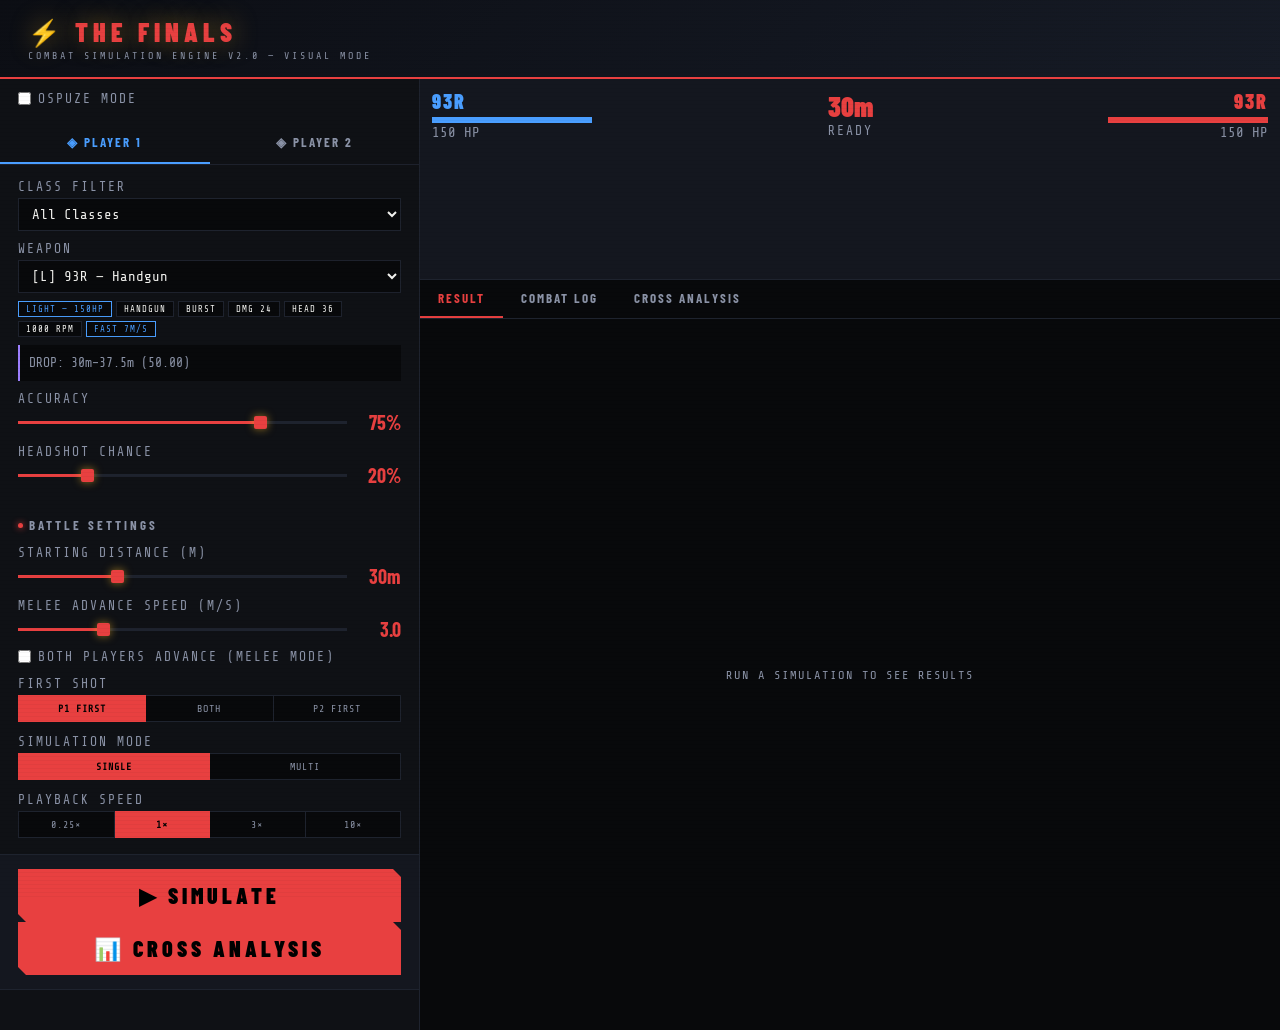
==== commit da7486e8: "added cross analysis report up to 100,000 simulations of each wepon against each other weapon at mul" ====
--- a/battle_simulator.html
+++ b/battle_simulator.html
@@ -5,6 +5,7 @@
 <meta name="viewport" content="width=device-width, initial-scale=1.0">
 <title>THE FINALS — Battle Simulator</title>
 <script src="./battle_simulator.js" defer></script>
+<script src="./cross_analysis_pool_test.js" defer></script>
 <link rel="stylesheet" href="battle_simulation.css">
 
 <link rel="preconnect" href="https://fonts.googleapis.com">
@@ -20,10 +21,13 @@
   </div>
 </header>
 
-<div class="app">
+<div class="app" style="grid-template-columns: 420px 1fr;">
   <!-- ══ SIDEBAR ══ -->
   <div class="sidebar">
-
+<label class="check-row" style="padding: 12px 18px;">
+  <input type="checkbox" id="ospuze-toggle">
+  <span>OSPUZE Mode</span>
+</label>
     <!-- Fighter tabs -->
     <div class="fighter-tabs">
       <div class="ftab active p1" onclick="switchFighterTab(1,this)">◈ Player 1</div>
@@ -125,7 +129,11 @@
 
     <div class="run-row">
       <button class="btn-run" id="run-btn" onclick="runSim()">▶ SIMULATE</button>
-    </div>
+    <button id="cross-btn" class="btn-run" onclick="runCrossAnalysis()">📊 CROSS ANALYSIS</button>
+    </button>
+      
+    </div>
+
 
   </div>
 
@@ -154,62 +162,79 @@
     </div>
 
     <!-- Results -->
-    <div class="results-area" id="results-area">
-      <div class="tab-bar">
-        <div class="tab active" onclick="switchTab('result',this)">Result</div>
-        <div class="tab" onclick="switchTab('log',this)">Combat Log</div>
-        <div class="tab" id="multi-tab" onclick="switchTab('multi',this)" style="display:none;">Multi Stats</div>
-      </div>
-
-      <div class="tab-content active" id="tab-result">
-        <div class="winner-banner" id="winner-banner" style="display:none;">
-          <div class="winner-icon" id="winner-icon">🏆</div>
-          <div>
-            <div class="winner-name" id="winner-name">—</div>
-            <div class="winner-sub" id="winner-sub"></div>
-          </div>
-        </div>
-        <div class="stats-grid" id="stats-grid" style="display:none;">
-          <div class="stat-cell"><div class="stat-label">P1 Damage</div><div class="stat-val p1" id="s-p1-dmg">—</div></div>
-          <div class="stat-cell"><div class="stat-label">P1 Shots/Hit/HS</div><div class="stat-val p1" id="s-p1-shs">—</div></div>
-          <div class="stat-cell"><div class="stat-label">P2 Damage</div><div class="stat-val p2" id="s-p2-dmg">—</div></div>
-          <div class="stat-cell"><div class="stat-label">P2 Shots/Hit/HS</div><div class="stat-val p2" id="s-p2-shs">—</div></div>
-          <div class="stat-cell"><div class="stat-label">Time to Kill</div><div class="stat-val neutral" id="s-ttk">—</div></div>
-          <div class="stat-cell"><div class="stat-label">Final Range</div><div class="stat-val neutral" id="s-range">—</div></div>
-          <div class="stat-cell"><div class="stat-label">P1 HP Left</div><div class="stat-val p1" id="s-p1-hp">—</div></div>
-          <div class="stat-cell"><div class="stat-label">P2 HP Left</div><div class="stat-val p2" id="s-p2-hp">—</div></div>
-        </div>
-        <div style="flex:1;display:flex;align-items:center;justify-content:center;color:var(--muted);font-size:12px;letter-spacing:2px;" id="pre-run-msg">RUN A SIMULATION TO SEE RESULTS</div>
-      </div>
-
-      <div class="tab-content" id="tab-log">
-        <div id="combat-log" style="font-size:11px;line-height:1.9;padding:10px 14px;"></div>
-      </div>
-
-      <div class="tab-content" id="tab-multi">
-        <div class="winrate-section">
-          <div class="winrate-labels">
-            <span id="wr-p1-lbl" style="color:var(--blue)">P1: —</span>
-            <span id="wr-tie-lbl" style="color:var(--accent)">TIE: —</span>
-            <span id="wr-p2-lbl" style="color:var(--red)">P2: —</span>
-          </div>
-          <div class="winrate-bar">
-            <div class="wr-p1" id="wr-p1-bar" style="width:0%;transition:width .5s ease;"></div>
-            <div class="wr-tie" id="wr-tie-bar" style="width:0%;transition:width .5s ease;"></div>
-            <div class="wr-p2" id="wr-p2-bar" style="width:0%;transition:width .5s ease;"></div>
-          </div>
-        </div>
-        <div class="multi-grid">
-          <div class="multi-cell"><div class="stat-label">P1 Wins</div><div class="stat-val p1" id="ms-w1">—</div></div>
-          <div class="multi-cell"><div class="stat-label">Ties</div><div class="stat-val neutral" id="ms-tie">—</div></div>
-          <div class="multi-cell"><div class="stat-label">P2 Wins</div><div class="stat-val p2" id="ms-w2">—</div></div>
-          <div class="multi-cell"><div class="stat-label">Avg TTK (P1 win)</div><div class="stat-val p1" id="ms-ttk1">—</div></div>
-          <div class="multi-cell"><div class="stat-label">Avg HP Left P1</div><div class="stat-val p1" id="ms-hp1">—</div></div>
-          <div class="multi-cell"><div class="stat-label">Avg HP Left P2</div><div class="stat-val p2" id="ms-hp2">—</div></div>
-        </div>
-      </div>
-    </div>
+    <!-- Results -->
+<div class="results-area" id="results-area">
+  <div class="tab-bar">
+    <div class="tab active" onclick="switchTab('result',this)">Result</div>
+    <div class="tab" onclick="switchTab('log',this)">Combat Log</div>
+    <div class="tab" id="multi-tab" onclick="switchTab('multi',this)" style="display:none;">Multi Stats</div>
+    <div class="tab" onclick="switchTab('cross',this)">Cross Analysis</div>
+  </div>
+
+  <div class="tab-content active" id="tab-result">
+    <div class="winner-banner" id="winner-banner" style="display:none;">
+      <div class="winner-icon" id="winner-icon">🏆</div>
+      <div>
+        <div class="winner-name" id="winner-name">—</div>
+        <div class="winner-sub" id="winner-sub"></div>
+      </div>
+    </div>
+    <div class="stats-grid" id="stats-grid" style="display:none;">
+      <div class="stat-cell"><div class="stat-label">P1 Damage</div><div class="stat-val p1" id="s-p1-dmg">—</div></div>
+      <div class="stat-cell"><div class="stat-label">P1 Shots/Hit/HS</div><div class="stat-val p1" id="s-p1-shs">—</div></div>
+      <div class="stat-cell"><div class="stat-label">P2 Damage</div><div class="stat-val p2" id="s-p2-dmg">—</div></div>
+      <div class="stat-cell"><div class="stat-label">P2 Shots/Hit/HS</div><div class="stat-val p2" id="s-p2-shs">—</div></div>
+      <div class="stat-cell"><div class="stat-label">Time to Kill</div><div class="stat-val neutral" id="s-ttk">—</div></div>
+      <div class="stat-cell"><div class="stat-label">Final Range</div><div class="stat-val neutral" id="s-range">—</div></div>
+      <div class="stat-cell"><div class="stat-label">P1 HP Left</div><div class="stat-val p1" id="s-p1-hp">—</div></div>
+      <div class="stat-cell"><div class="stat-label">P2 HP Left</div><div class="stat-val p2" id="s-p2-hp">—</div></div>
+    </div>
+    <div style="flex:1;display:flex;align-items:center;justify-content:center;color:var(--muted);font-size:12px;letter-spacing:2px;" id="pre-run-msg">RUN A SIMULATION TO SEE RESULTS</div>
+  </div>
+
+  <div class="tab-content" id="tab-log">
+    <div id="combat-log" style="font-size:11px;line-height:1.9;padding:10px 14px;"></div>
+  </div>
+
+  <div class="tab-content" id="tab-multi">
+    <div class="winrate-section">
+      <div class="winrate-labels">
+        <span id="wr-p1-lbl" style="color:var(--blue)">P1: —</span>
+        <span id="wr-tie-lbl" style="color:var(--accent)">TIE: —</span>
+        <span id="wr-p2-lbl" style="color:var(--red)">P2: —</span>
+      </div>
+      <div class="winrate-bar">
+        <div class="wr-p1" id="wr-p1-bar" style="width:0%;transition:width .5s ease;"></div>
+        <div class="wr-tie" id="wr-tie-bar" style="width:0%;transition:width .5s ease;"></div>
+        <div class="wr-p2" id="wr-p2-bar" style="width:0%;transition:width .5s ease;"></div>
+      </div>
+    </div>
+    <div class="multi-grid">
+      <div class="multi-cell"><div class="stat-label">P1 Wins</div><div class="stat-val p1" id="ms-w1">—</div></div>
+      <div class="multi-cell"><div class="stat-label">Ties</div><div class="stat-val neutral" id="ms-tie">—</div></div>
+      <div class="multi-cell"><div class="stat-label">P2 Wins</div><div class="stat-val p2" id="ms-w2">—</div></div>
+      <div class="multi-cell"><div class="stat-label">Avg TTK (P1 win)</div><div class="stat-val p1" id="ms-ttk1">—</div></div>
+      <div class="multi-cell"><div class="stat-label">Avg HP Left P1</div><div class="stat-val p1" id="ms-hp1">—</div></div>
+      <div class="multi-cell"><div class="stat-label">Avg HP Left P2</div><div class="stat-val p2" id="ms-hp2">—</div></div>
+    </div>
+  </div>
+
+  <div class="tab-content" id="tab-cross">
+    <div id="cross-table" style="padding:10px;" textcontent="AK47"></div>
   </div>
 </div>
+<script>
+  const ospuzeToggle = document.getElementById('ospuze-toggle');
+
+  ospuzeToggle?.addEventListener('change', function () {
+    document.body.classList.toggle('ospuze-mode', this.checked);
+    localStorage.setItem('ospuzeMode', this.checked ? 'on' : 'off');
+  });
+
+  if (localStorage.getItem('ospuzeMode') === 'on') {
+    document.body.classList.add('ospuze-mode');
+    if (ospuzeToggle) ospuzeToggle.checked = true;
+  }
+</script>
 </body>
 </html>
--- a/battle_simulation.css
+++ b/battle_simulation.css
@@ -1,8 +1,75 @@
+
 :root {
-  --bg:#08090b; --surface:#0f1115; --card:#14171f; --border:#1e232e;
-  --accent:#f0b429; --red:#e84040; --green:#39d974; --blue:#4a9eff;
-  --purple:#9d7fff; --text:#dde2ec; --muted:#5a6378;
-  --light-cl:#4a9eff; --med-cl:#39d974; --heavy-cl:#f0b429;
+  --bg: #08090b;
+  --surface: #0f1115;
+  --card: #14171f;
+  --border: #1e232e;
+
+  --accent: #e84040;      /* THE FINALS red */
+  --red: #e84040;
+  --green: #39d974;
+  --blue: #4a9eff;
+  --purple: #9d7fff;
+
+  --text: #f3f3f0;
+  --muted: #8b93a7;
+
+  --light-cl: #4a9eff;
+  --med-cl: #39d974;
+  --heavy-cl: #f2d13d;
+}
+
+/* OSPUZE MODE */
+body.ospuze-mode {
+  --bg: #0d0d0a;
+  --surface: #17150d;
+  --card: #201c10;
+  --border: #3a3218;
+
+  --accent: #e0b81d;      /* OSPUZE yellow */
+  --red: #e84040;         /* keep Finals red available */
+  --green: #8ddc57;
+  --blue: #f2d13d;        /* shift emphasis toward yellow */
+  --purple: #c89b2b;
+
+  --text: #f7f1d0;
+  --muted: #b7ab72;
+
+  --light-cl: #f2d13d;
+  --med-cl: #d7c04b;
+  --heavy-cl: #e0b81d;
+}
+
+body.ospuze-mode header {
+  background: linear-gradient(135deg, #18150c 0%, #2a2412 100%);
+  border-bottom-color: var(--accent);
+}
+
+body.ospuze-mode .logo {
+  color: var(--accent);
+  text-shadow: 0 0 24px rgba(224, 184, 29, 0.45);
+}
+
+body.ospuze-mode .btn-run {
+  background: var(--accent);
+  color: #111;
+}
+
+body.ospuze-mode .btn-run:hover {
+  background: #f2d13d;
+}
+
+body.ospuze-mode .tab.active,
+body.ospuze-mode .tbtn.active,
+body.ospuze-mode .range-val,
+body.ospuze-mode .dist-big {
+  color: var(--accent);
+  border-color: var(--accent);
+}
+
+body.ospuze-mode .tbtn.active {
+  background: var(--accent);
+  color: #111;
 }
 *{box-sizing:border-box;margin:0;padding:0;}
 html{scroll-behavior:smooth;}
@@ -140,4 +207,68 @@
 .speed-chip{display:inline-block;padding:2px 8px;font-size:9px;letter-spacing:2px;text-transform:uppercase;border:1px solid;margin-left:6px;}
 .speed-chip.fast{color:var(--light-cl);border-color:var(--light-cl);}
 .speed-chip.med{color:var(--med-cl);border-color:var(--med-cl);}
-.speed-chip.slow{color:var(--heavy-cl);border-color:var(--heavy-cl);}+.speed-chip.slow{color:var(--heavy-cl);border-color:var(--heavy-cl);}
+
+/* ───────── GLOBAL TEXT SCALE ───────── */
+body {
+  font-size: 16px; /* was 13px */
+}
+
+/* Labels / small UI text */
+label,
+.section-title,
+.stat-label,
+.tab,
+.weapon-note,
+.check-row span {
+  font-size: 13px !important;
+}
+
+/* Dropdowns / inputs */
+select,
+input[type=number] {
+  font-size: 14px !important;
+}
+
+/* Range values */
+.range-val {
+  font-size: 20px !important;
+}
+
+/* HUD text */
+.hud-name {
+  font-size: 20px !important;
+}
+.hud-hp-val {
+  font-size: 14px !important;
+}
+.dist-big {
+  font-size: 28px !important;
+}
+.time-small {
+  font-size: 13px !important;
+}
+
+/* Winner + stats */
+.winner-name {
+  font-size: 42px !important;
+}
+.stat-val {
+  font-size: 30px !important;
+}
+
+/* Table text (CROSS ANALYSIS) */
+table {
+  font-size: 14px !important;
+}
+th {
+  font-size: 12px !important;
+}
+td {
+  font-size: 13px !important;
+}
+
+/* Buttons */
+.btn-run {
+  font-size: 22px !important;
+}
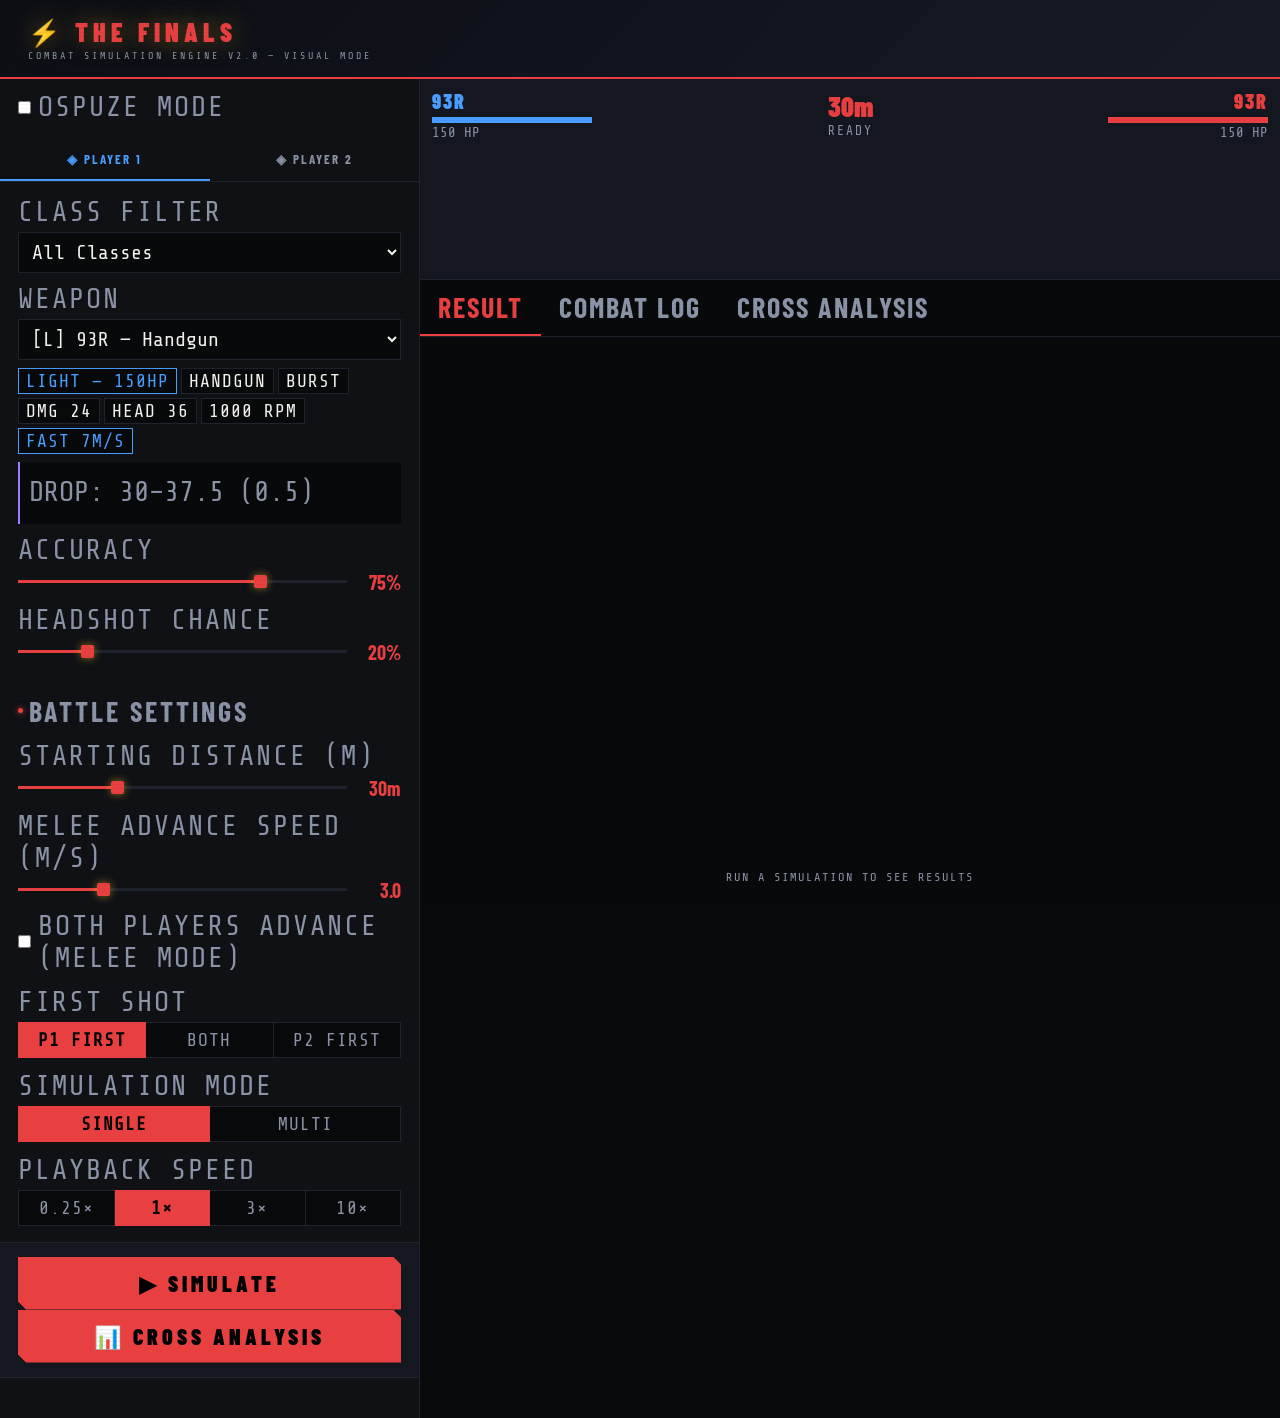
==== commit 91eeef4c: "improved UI" ====
--- a/battle_simulator.html
+++ b/battle_simulator.html
@@ -193,14 +193,14 @@
   </div>
 
   <div class="tab-content" id="tab-log">
-    <div id="combat-log" style="font-size:11px;line-height:1.9;padding:10px 14px;"></div>
+    <div id="combat-log" style="font-size:11px;line-height:1.9;padding:10px 14px; font-size: 20px;"></div>
   </div>
 
   <div class="tab-content" id="tab-multi">
     <div class="winrate-section">
       <div class="winrate-labels">
         <span id="wr-p1-lbl" style="color:var(--blue)">P1: —</span>
-        <span id="wr-tie-lbl" style="color:var(--accent)">TIE: —</span>
+        <span id="wr-tie-lbl" style="color:var(--tie)">TIE: —</span>
         <span id="wr-p2-lbl" style="color:var(--red)">P2: —</span>
       </div>
       <div class="winrate-bar">
@@ -209,13 +209,35 @@
         <div class="wr-p2" id="wr-p2-bar" style="width:0%;transition:width .5s ease;"></div>
       </div>
     </div>
-    <div class="multi-grid">
-      <div class="multi-cell"><div class="stat-label">P1 Wins</div><div class="stat-val p1" id="ms-w1">—</div></div>
-      <div class="multi-cell"><div class="stat-label">Ties</div><div class="stat-val neutral" id="ms-tie">—</div></div>
-      <div class="multi-cell"><div class="stat-label">P2 Wins</div><div class="stat-val p2" id="ms-w2">—</div></div>
-      <div class="multi-cell"><div class="stat-label">Avg TTK (P1 win)</div><div class="stat-val p1" id="ms-ttk1">—</div></div>
-      <div class="multi-cell"><div class="stat-label">Avg HP Left P1</div><div class="stat-val p1" id="ms-hp1">—</div></div>
-      <div class="multi-cell"><div class="stat-label">Avg HP Left P2</div><div class="stat-val p2" id="ms-hp2">—</div></div>
+   
+
+
+      
+       <div class="multi-grid display:flex; flex-direction:row; flex-wrap:wrap;">
+
+      <div class="left-mult-=grid">
+              <div class="multi-cell"><div class="stat-label">P1 Wins</div><div class="stat-val p1" id="ms-w1">—</div></div>
+              <div class="multi-cell"><div class="stat-label">P1 Looses</div><div class="stat-val p1" id="ms-l1">—</div></div>
+              <div class="multi-cell"><div class="stat-label">Avg TTK P1 </div><div class="stat-val p1" id="ms-ttk1">—</div></div>
+              <div class="multi-cell"><div class="stat-label">Avg HP Left P1</div><div class="stat-val p1" id="ms-hp1">—</div></div>
+              <div class="multi-cell"><div class="stat-label">Avg Bullets To Kill P2</div><div class="stat-val p2" id="ms-bulletsToKill1">—</div></div>
+      </div>       
+      <div class="middle-multi-grid">
+        <div class="multi-cell"><div class="stat-label">Ties</div><div class="stat-val neutral" id="ms-tie">—</div></div>
+      </div>
+
+      <div class="right-multi-grid">
+              <div class="left-mult-=grid">
+              <div class="multi-cell"><div class="stat-label">P2 Wins</div><div class="stat-val p2" id="ms-w2">—</div></div>
+              <div class="multi-cell"><div class="stat-label">P2 Looses</div><div class="stat-val p2" id="ms-l2">—</div></div>
+              <div class="multi-cell"><div class="stat-label">Avg TTK P2</div><div class="stat-val p2" id="ms-ttk2">—</div></div>
+              <div class="multi-cell"><div class="stat-label">Avg HP Left P2</div><div class="stat-val p2" id="ms-hp2">—</div></div>
+              <div class="multi-cell"><div class="stat-label">Avg Bullets To Kill P1</div><div class="stat-val p1" id="ms-bulletsToKill2">—</div></div>
+
+      </div>
+    </div>
+
+
     </div>
   </div>
 
--- a/battle_simulation.css
+++ b/battle_simulation.css
@@ -6,6 +6,7 @@
   --border: #1e232e;
 
   --accent: #e84040;      /* THE FINALS red */
+  --tie: #fcfcfc;         /* new yellow for ties */
   --red: #e84040;
   --green: #39d974;
   --blue: #4a9eff;
@@ -16,7 +17,7 @@
 
   --light-cl: #4a9eff;
   --med-cl: #39d974;
-  --heavy-cl: #f2d13d;
+  --heavy-cl: #000000;
 }
 
 /* OSPUZE MODE */
@@ -27,9 +28,10 @@
   --border: #3a3218;
 
   --accent: #e0b81d;      /* OSPUZE yellow */
+   --tie: rgb(251, 255, 0);  
   --red: #e84040;         /* keep Finals red available */
   --green: #8ddc57;
-  --blue: #f2d13d;        /* shift emphasis toward yellow */
+  --blue: #4a9eff;        /* shift emphasis toward yellow */
   --purple: #c89b2b;
 
   --text: #f7f1d0;
@@ -37,7 +39,7 @@
 
   --light-cl: #f2d13d;
   --med-cl: #d7c04b;
-  --heavy-cl: #e0b81d;
+  --heavy-cl: #61510f;
 }
 
 body.ospuze-mode header {
@@ -109,15 +111,15 @@
 .fighter-panel{display:none;padding:14px 18px;}
 .fighter-panel.active{display:block;}
 
-.weapon-badge{display:flex;flex-wrap:wrap;gap:4px;margin-top:8px;}
-.badge{padding:2px 7px;background:var(--bg);border:1px solid var(--border);font-size:9px;letter-spacing:1px;text-transform:uppercase;}
+.weapon-badge{display:flex;flex-wrap:wrap;gap:4px;margin-top:8px;font-size: 20px;}
+.badge{padding:2px 7px;background:var(--bg);border:1px solid var(--border);font-size:18px;letter-spacing:1px;text-transform:uppercase;}
 .badge.light{color:var(--light-cl);border-color:var(--light-cl);}
 .badge.medium{color:var(--med-cl);border-color:var(--med-cl);}
 .badge.heavy{color:var(--heavy-cl);border-color:var(--heavy-cl);}
-.weapon-note{margin-top:8px;padding:7px 9px;background:var(--bg);border-left:2px solid var(--purple);font-size:10px;color:var(--muted);line-height:1.7;}
+.weapon-note{margin-top:8px;padding:7px 9px;background:var(--bg);border-left:2px solid var(--purple);font-size:18px;color:var(--muted);line-height:1.7;}
 
 .toggle-group{display:flex;gap:0;margin-top:4px;}
-.tbtn{flex:1;padding:7px 4px;background:var(--bg);border:1px solid var(--border);color:var(--muted);font-family:'Share Tech Mono',monospace;font-size:10px;letter-spacing:1px;text-transform:uppercase;cursor:pointer;transition:all .15s;text-align:center;}
+.tbtn{flex:1;padding:7px 4px;background:var(--bg);border:1px solid var(--border);color:var(--muted);font-family:'Share Tech Mono',monospace;font-size:18px;letter-spacing:1px;text-transform:uppercase;cursor:pointer;transition:all .15s;text-align:center;}
 .tbtn:not(:first-child){border-left:none;}
 .tbtn.active{background:var(--accent);color:#000;border-color:var(--accent);font-weight:700;}
 
@@ -160,7 +162,7 @@
 .tab-content.active{display:flex;flex-direction:column;}
 
 /* Winner */
-.winner-banner{padding:20px 24px;border-bottom:1px solid var(--border);display:flex;align-items:center;gap:20px;}
+.winner-banner{padding:20px 24px;border-bottom:1px solid var(--border);color:var(--muted);align-items:center;gap:20px;}
 .winner-icon{font-size:36px;}
 .winner-name{font-family:'Barlow Condensed',sans-serif;font-size:36px;font-weight:900;letter-spacing:3px;text-transform:uppercase;}
 .winner-name.p1{color:var(--blue);text-shadow:0 0 20px rgba(74,158,255,.4);}
@@ -174,20 +176,20 @@
 .stat-val{font-family:'Barlow Condensed',sans-serif;font-size:26px;font-weight:700;}
 .stat-val.p1{color:var(--blue);}
 .stat-val.p2{color:var(--red);}
-.stat-val.neutral{color:var(--accent);}
+.stat-val.neutral{color:var(--tie);}
 
 /* Multi results */
 .winrate-section{padding:16px 20px;border-bottom:1px solid var(--border);}
 .winrate-labels{display:flex;justify-content:space-between;font-size:10px;margin-bottom:6px;}
 .winrate-bar{height:14px;background:var(--border);display:flex;overflow:hidden;}
 .wr-p1{background:var(--blue);}
-.wr-tie{background:var(--accent);}
+.wr-tie{background:var(--tie);}
 .wr-p2{background:var(--red);}
 .multi-grid{display:grid;grid-template-columns:repeat(3,1fr);gap:1px;background:var(--border);}
 .multi-cell{background:var(--card);padding:12px 14px;}
 
 /* Combat log */
-#combat-log{flex:1;overflow-y:auto;padding:10px 14px;background:var(--bg);font-size:11px;line-height:1.9;}
+#combat-log{flex:1;overflow-y:auto;padding:10px 14px;background:var(--bg);font-size:20px;line-height:1.9;}
 .ll{padding:0;}
 .ll.hp1{color:#7ab8ff;}
 .ll.hp2{color:#ff8080;}
@@ -221,13 +223,13 @@
 .tab,
 .weapon-note,
 .check-row span {
-  font-size: 13px !important;
+  font-size: 28px !important;
 }
 
 /* Dropdowns / inputs */
 select,
 input[type=number] {
-  font-size: 14px !important;
+  font-size: 20px !important;
 }
 
 /* Range values */
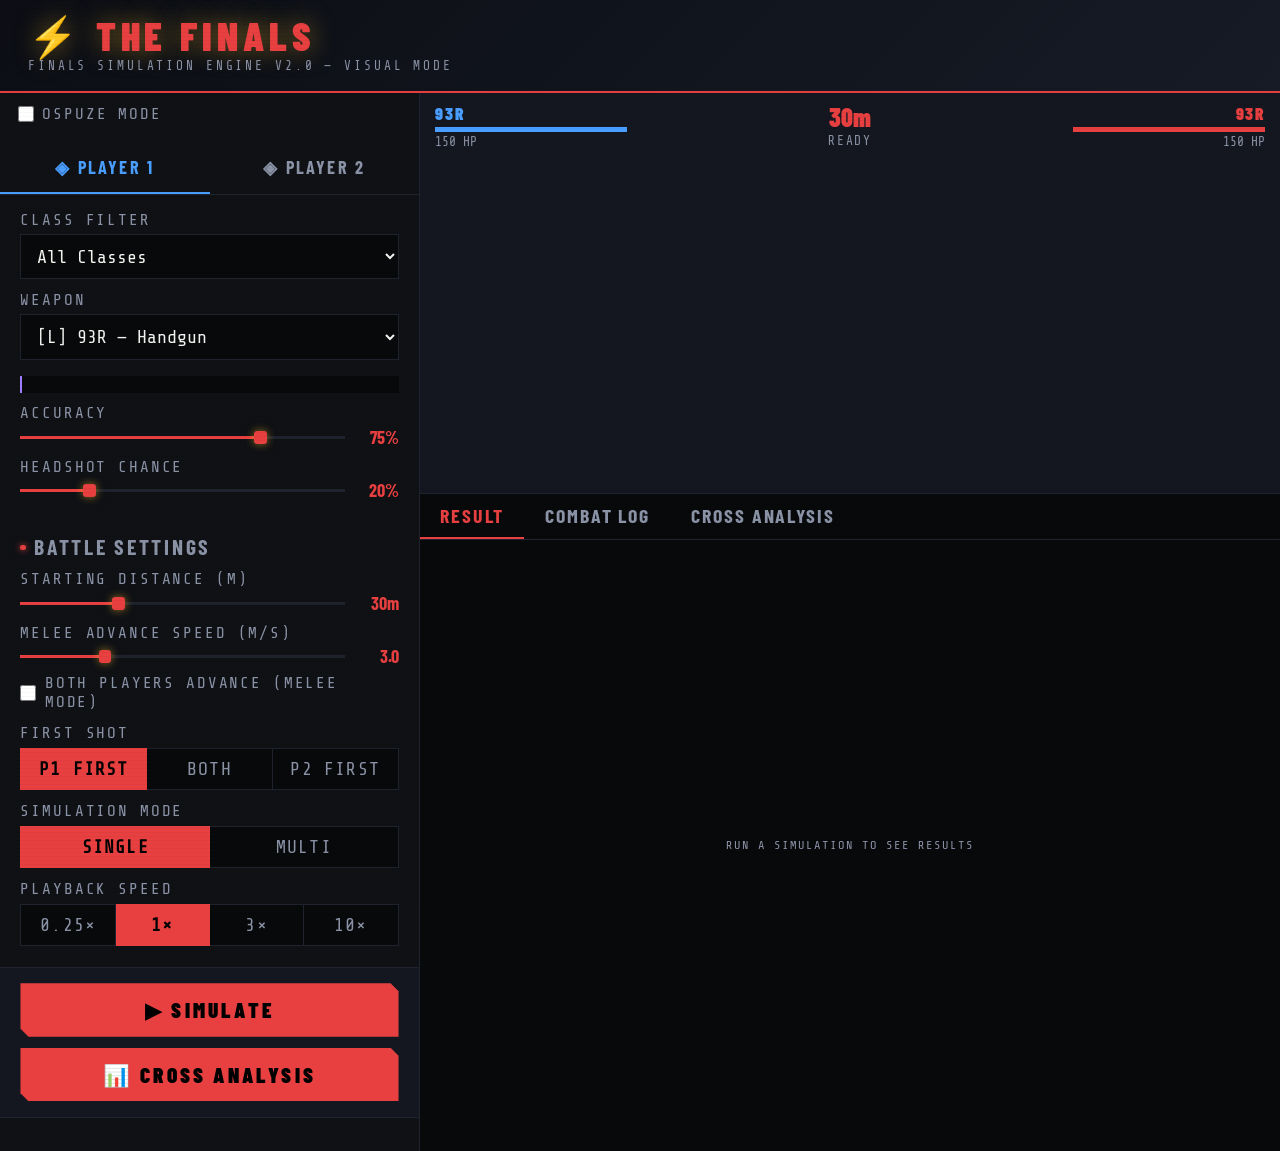
==== commit 9fa586f3: "improved mobile and big display support" ====
--- a/battle_simulator.html
+++ b/battle_simulator.html
@@ -1,262 +1,274 @@
 <!DOCTYPE html>
 <html lang="en">
 <head>
-<meta charset="UTF-8">
-<meta name="viewport" content="width=device-width, initial-scale=1.0">
-<title>THE FINALS — Battle Simulator</title>
-<script src="./battle_simulator.js" defer></script>
-<script src="./cross_analysis_pool_test.js" defer></script>
-<link rel="stylesheet" href="battle_simulation.css">
-
-<link rel="preconnect" href="https://fonts.googleapis.com">
-<link href="https://fonts.googleapis.com/css2?family=Barlow+Condensed:ital,wght@0,400;0,600;0,700;0,900;1,700&family=Share+Tech+Mono&display=swap" rel="stylesheet">
-
+  <meta charset="UTF-8">
+  <meta name="viewport" content="width=device-width, initial-scale=1.0">
+  <title>THE FINALS — Battle Simulator</title>
+
+  <script src="./battle_simulator.js" defer></script>
+  <script src="./cross_analysis_pool.js" defer></script>
+  <link rel="stylesheet" href="battle_simulation.css">
+
+  <link rel="preconnect" href="https://fonts.googleapis.com">
+  <link
+    href="https://fonts.googleapis.com/css2?family=Barlow+Condensed:ital,wght@0,400;0,600;0,700;0,900;1,700&family=Share+Tech+Mono&display=swap"
+    rel="stylesheet"
+  >
 </head>
 <body>
-
-<header>
-  <div>
-    <div class="logo">⚡ THE FINALS</div>
-    <div class="sub">Combat Simulation Engine v2.0 — Visual Mode</div>
-  </div>
-</header>
-
-<div class="app" style="grid-template-columns: 420px 1fr;">
-  <!-- ══ SIDEBAR ══ -->
-  <div class="sidebar">
-<label class="check-row" style="padding: 12px 18px;">
-  <input type="checkbox" id="ospuze-toggle">
-  <span>OSPUZE Mode</span>
-</label>
-    <!-- Fighter tabs -->
-    <div class="fighter-tabs">
-      <div class="ftab active p1" onclick="switchFighterTab(1,this)">◈ Player 1</div>
-      <div class="ftab p2" onclick="switchFighterTab(2,this)">◈ Player 2</div>
+  <header>
+    <div>
+      <div class="logo">⚡ THE FINALS</div>
+      <div class="sub">Finals Simulation Engine v2.0 — Visual Mode</div>
     </div>
-
-    <div class="fighter-panel active" id="fp1">
-      <label>Class Filter</label>
-      <select id="p1-class" onchange="filterWeapons(1)">
-        <option value="">All Classes</option>
-        <option value="light">Light — 150 HP</option>
-        <option value="medium">Medium — 250 HP</option>
-        <option value="heavy">Heavy — 350 HP</option>
-      </select>
-      <label>Weapon</label>
-      <select id="p1-weapon" onchange="updateWeaponInfo(1)"></select>
-      <div id="p1-badges" class="weapon-badge"></div>
-      <div id="p1-note" class="weapon-note"></div>
-      <label>Accuracy</label>
-      <div class="range-row">
-        <input type="range" id="p1-acc" min="1" max="100" value="75" oninput="syncRange(this,'p1-acc-v','%')">
-        <span class="range-val" id="p1-acc-v">75%</span>
-      </div>
-      <label>Headshot Chance</label>
-      <div class="range-row">
-        <input type="range" id="p1-hs" min="0" max="100" value="20" oninput="syncRange(this,'p1-hs-v','%')">
-        <span class="range-val" id="p1-hs-v">20%</span>
+  </header>
+
+  <div class="app" style="grid-template-columns: 420px 1fr;">
+    <div class="sidebar">
+      <label class="check-row" style="padding: 12px 18px;">
+        <input type="checkbox" id="ospuze-toggle">
+        <span>OSPUZE Mode</span>
+      </label>
+
+      <div class="fighter-tabs">
+        <div class="ftab active p1" onclick="switchFighterTab(1,this)">◈ Player 1</div>
+        <div class="ftab p2" onclick="switchFighterTab(2,this)">◈ Player 2</div>
+      </div>
+
+      <div class="fighter-panel active" id="fp1">
+        <label>Class Filter</label>
+        <select id="p1-class" onchange="filterWeapons(1)">
+          <option value="">All Classes</option>
+          <option value="light">Light — 150 HP</option>
+          <option value="medium">Medium — 250 HP</option>
+          <option value="heavy">Heavy — 350 HP</option>
+        </select>
+
+        <label>Weapon</label>
+        <select id="p1-weapon" onchange="updateWeaponInfo(1)"></select>
+        <div id="p1-badges" class="weapon-badge"></div>
+        <div id="p1-note" class="weapon-note"></div>
+
+        <label>Accuracy</label>
+        <div class="range-row">
+          <input type="range" id="p1-acc" min="1" max="100" value="75" oninput="syncRange(this,'p1-acc-v','%')">
+          <span class="range-val" id="p1-acc-v">75%</span>
+        </div>
+
+        <label>Headshot Chance</label>
+        <div class="range-row">
+          <input type="range" id="p1-hs" min="0" max="100" value="20" oninput="syncRange(this,'p1-hs-v','%')">
+          <span class="range-val" id="p1-hs-v">20%</span>
+        </div>
+      </div>
+
+      <div class="fighter-panel" id="fp2">
+        <label>Class Filter</label>
+        <select id="p2-class" onchange="filterWeapons(2)">
+          <option value="">All Classes</option>
+          <option value="light">Light — 150 HP</option>
+          <option value="medium">Medium — 250 HP</option>
+          <option value="heavy">Heavy — 350 HP</option>
+        </select>
+
+        <label>Weapon</label>
+        <select id="p2-weapon"oninput ="drawIdle()" onchange="updateWeaponInfo(2)"></select>
+        <div id="p2-badges" class="weapon-badge"></div>
+        <div id="p2-note" class="weapon-note"></div>
+
+        <label>Accuracy</label>
+        <div class="range-row">
+          <input type="range" id="p2-acc" min="1" max="100" value="75" oninput="syncRange(this,'p2-acc-v','%')">
+          <span class="range-val" id="p2-acc-v">75%</span>
+        </div>
+
+        <label>Headshot Chance</label>
+        <div class="range-row">
+          <input type="range" id="p2-hs" min="0" max="100" value="20" oninput="syncRange(this,'p2-hs-v','%')">
+          <span class="range-val" id="p2-hs-v">20%</span>
+        </div>
+      </div>
+
+      <div class="section">
+        <div class="section-title">Battle Settings</div>
+
+        <label>Starting Distance (m)</label>
+        <div class="range-row">
+          <input type="range" id="start-dist" min="1" max="100" value="30" oninput="syncRange(this,'sd-v','m')">
+          <span class="range-val" id="sd-v">30m</span>
+        </div>
+
+        <label>Melee Advance Speed (m/s)</label>
+        <div class="range-row">
+          <input type="range" id="speed" min="0" max="12" value="3" step="0.5" oninput="syncRange(this,'sp-v','')">
+          <span class="range-val" id="sp-v">3.0</span>
+        </div>
+
+        <label class="check-row">
+          <input type="checkbox" id="melee-advance">
+          <span>Both players advance (melee mode)</span>
+        </label>
+
+        <label style="margin-top:12px;">First Shot</label>
+        <div class="toggle-group">
+          <div class="tbtn active" onclick="setFSA('p1',this)">P1 First</div>
+          <div class="tbtn" onclick="setFSA('both',this)">Both</div>
+          <div class="tbtn" onclick="setFSA('p2',this)">P2 First</div>
+        </div>
+
+        <label style="margin-top:12px;">Simulation Mode</label>
+        <div class="toggle-group">
+          <div class="tbtn active" onclick="setSimMode('single',this)">Single</div>
+          <div class="tbtn" onclick="setSimMode('multi',this)">Multi</div>
+        </div>
+
+        <div id="multi-opts" style="display:none;">
+          <label>Runs</label>
+          <input type="number" id="sim-count" value="200" min="10" max="10000">
+        </div>
+
+        <label style="margin-top:12px;">Playback Speed</label>
+        <div class="toggle-group">
+          <div class="tbtn" onclick="setPlaySpeed(0.25,this)">0.25×</div>
+          <div class="tbtn active" onclick="setPlaySpeed(1,this)">1×</div>
+          <div class="tbtn" onclick="setPlaySpeed(3,this)">3×</div>
+          <div class="tbtn" onclick="setPlaySpeed(10,this)">10×</div>
+        </div>
+      </div>
+
+      <div class="run-row">
+        <button class="btn-run" id="run-btn" onclick="runSim()">▶ SIMULATE</button>
+        <button class="btn-run" id="cross-btn" onclick="runCrossAnalysis()">📊 CROSS ANALYSIS</button>
       </div>
     </div>
 
-    <div class="fighter-panel" id="fp2">
-      <label>Class Filter</label>
-      <select id="p2-class" onchange="filterWeapons(2)">
-        <option value="">All Classes</option>
-        <option value="light">Light — 150 HP</option>
-        <option value="medium">Medium — 250 HP</option>
-        <option value="heavy">Heavy — 350 HP</option>
-      </select>
-      <label>Weapon</label>
-      <select id="p2-weapon" onchange="updateWeaponInfo(2)"></select>
-      <div id="p2-badges" class="weapon-badge"></div>
-      <div id="p2-note" class="weapon-note"></div>
-      <label>Accuracy</label>
-      <div class="range-row">
-        <input type="range" id="p2-acc" min="1" max="100" value="75" oninput="syncRange(this,'p2-acc-v','%')">
-        <span class="range-val" id="p2-acc-v">75%</span>
-      </div>
-      <label>Headshot Chance</label>
-      <div class="range-row">
-        <input type="range" id="p2-hs" min="0" max="100" value="20" oninput="syncRange(this,'p2-hs-v','%')">
-        <span class="range-val" id="p2-hs-v">20%</span>
-      </div>
-    </div>
-
-    <div class="section">
-      <div class="section-title">Battle Settings</div>
-
-      <label>Starting Distance (m)</label>
-      <div class="range-row">
-        <input type="range" id="start-dist" min="1" max="100" value="30" oninput="syncRange(this,'sd-v','m')">
-        <span class="range-val" id="sd-v">30m</span>
-      </div>
-
-      <label>Melee Advance Speed (m/s)</label>
-      <div class="range-row">
-        <input type="range" id="speed" min="0" max="12" value="3" step="0.5" oninput="syncRange(this,'sp-v','')">
-        <span class="range-val" id="sp-v">3.0</span>
-      </div>
-      <label class="check-row">
-        <input type="checkbox" id="melee-advance">
-        <span>Both players advance (melee mode)</span>
-      </label>
-
-      <label style="margin-top:12px;">First Shot</label>
-      <div class="toggle-group">
-        <div class="tbtn active" onclick="setFSA('p1',this)">P1 First</div>
-        <div class="tbtn" onclick="setFSA('both',this)">Both</div>
-        <div class="tbtn" onclick="setFSA('p2',this)">P2 First</div>
-      </div>
-
-      <label style="margin-top:12px;">Simulation Mode</label>
-      <div class="toggle-group">
-        <div class="tbtn active" onclick="setSimMode('single',this)">Single</div>
-        <div class="tbtn" onclick="setSimMode('multi',this)">Multi</div>
-      </div>
-      <div id="multi-opts" style="display:none;">
-        <label>Runs</label>
-        <input type="number" id="sim-count" value="200" min="10" max="10000">
-      </div>
-
-      <label style="margin-top:12px;">Playback Speed</label>
-      <div class="toggle-group">
-        <div class="tbtn" onclick="setPlaySpeed(0.25,this)">0.25×</div>
-        <div class="tbtn active" onclick="setPlaySpeed(1,this)">1×</div>
-        <div class="tbtn" onclick="setPlaySpeed(3,this)">3×</div>
-        <div class="tbtn" onclick="setPlaySpeed(10,this)">10×</div>
-      </div>
-    </div>
-
-    <div class="run-row">
-      <button class="btn-run" id="run-btn" onclick="runSim()">▶ SIMULATE</button>
-    <button id="cross-btn" class="btn-run" onclick="runCrossAnalysis()">📊 CROSS ANALYSIS</button>
-    </button>
-      
-    </div>
-
-
-  </div>
-
-  <!-- ══ MAIN AREA ══ -->
-  <div class="main-area">
-
-    <!-- Canvas Arena -->
-    <div class="arena-wrap">
-      <canvas id="arena" height="200"></canvas>
-      <div class="arena-overlay">
-        <div class="player-hud">
-          <div class="hud-name p1" id="hud-p1-name">—</div>
-          <div class="hud-hp-bar"><div class="hud-hp-fill p1" id="hud-p1-hp" style="width:100%"></div></div>
-          <div class="hud-hp-val" id="hud-p1-hpval">— HP</div>
-        </div>
-        <div class="arena-center-hud">
-          <div class="dist-big" id="hud-dist">—</div>
-          <div class="time-small" id="hud-time">READY</div>
-        </div>
-        <div class="player-hud" style="text-align:right;">
-          <div class="hud-name p2" id="hud-p2-name">—</div>
-          <div class="hud-hp-bar"><div class="hud-hp-fill p2" id="hud-p2-hp" style="width:100%"></div></div>
-          <div class="hud-hp-val p2" id="hud-p2-hpval">— HP</div>
-        </div>
-      </div>
-    </div>
-
-    <!-- Results -->
-    <!-- Results -->
-<div class="results-area" id="results-area">
-  <div class="tab-bar">
-    <div class="tab active" onclick="switchTab('result',this)">Result</div>
-    <div class="tab" onclick="switchTab('log',this)">Combat Log</div>
-    <div class="tab" id="multi-tab" onclick="switchTab('multi',this)" style="display:none;">Multi Stats</div>
-    <div class="tab" onclick="switchTab('cross',this)">Cross Analysis</div>
-  </div>
-
-  <div class="tab-content active" id="tab-result">
-    <div class="winner-banner" id="winner-banner" style="display:none;">
-      <div class="winner-icon" id="winner-icon">🏆</div>
-      <div>
-        <div class="winner-name" id="winner-name">—</div>
-        <div class="winner-sub" id="winner-sub"></div>
-      </div>
-    </div>
-    <div class="stats-grid" id="stats-grid" style="display:none;">
-      <div class="stat-cell"><div class="stat-label">P1 Damage</div><div class="stat-val p1" id="s-p1-dmg">—</div></div>
-      <div class="stat-cell"><div class="stat-label">P1 Shots/Hit/HS</div><div class="stat-val p1" id="s-p1-shs">—</div></div>
-      <div class="stat-cell"><div class="stat-label">P2 Damage</div><div class="stat-val p2" id="s-p2-dmg">—</div></div>
-      <div class="stat-cell"><div class="stat-label">P2 Shots/Hit/HS</div><div class="stat-val p2" id="s-p2-shs">—</div></div>
-      <div class="stat-cell"><div class="stat-label">Time to Kill</div><div class="stat-val neutral" id="s-ttk">—</div></div>
-      <div class="stat-cell"><div class="stat-label">Final Range</div><div class="stat-val neutral" id="s-range">—</div></div>
-      <div class="stat-cell"><div class="stat-label">P1 HP Left</div><div class="stat-val p1" id="s-p1-hp">—</div></div>
-      <div class="stat-cell"><div class="stat-label">P2 HP Left</div><div class="stat-val p2" id="s-p2-hp">—</div></div>
-    </div>
-    <div style="flex:1;display:flex;align-items:center;justify-content:center;color:var(--muted);font-size:12px;letter-spacing:2px;" id="pre-run-msg">RUN A SIMULATION TO SEE RESULTS</div>
-  </div>
-
-  <div class="tab-content" id="tab-log">
-    <div id="combat-log" style="font-size:11px;line-height:1.9;padding:10px 14px; font-size: 20px;"></div>
-  </div>
-
-  <div class="tab-content" id="tab-multi">
-    <div class="winrate-section">
-      <div class="winrate-labels">
-        <span id="wr-p1-lbl" style="color:var(--blue)">P1: —</span>
-        <span id="wr-tie-lbl" style="color:var(--tie)">TIE: —</span>
-        <span id="wr-p2-lbl" style="color:var(--red)">P2: —</span>
-      </div>
-      <div class="winrate-bar">
-        <div class="wr-p1" id="wr-p1-bar" style="width:0%;transition:width .5s ease;"></div>
-        <div class="wr-tie" id="wr-tie-bar" style="width:0%;transition:width .5s ease;"></div>
-        <div class="wr-p2" id="wr-p2-bar" style="width:0%;transition:width .5s ease;"></div>
-      </div>
-    </div>
-   
-
-
-      
-       <div class="multi-grid display:flex; flex-direction:row; flex-wrap:wrap;">
-
-      <div class="left-mult-=grid">
+    <div class="main-area">
+      <div class="arena-wrap">
+        <canvas id="arena" height="400"></canvas>
+
+        <div class="arena-overlay">
+          <div class="player-hud">
+            <div class="hud-name p1" id="hud-p1-name">—</div>
+            <div class="hud-hp-bar">
+              <div class="hud-hp-fill p1" id="hud-p1-hp" style="width:100%"></div>
+            </div>
+            <div class="hud-hp-val" id="hud-p1-hpval">— HP</div>
+          </div>
+
+          <div class="arena-center-hud">
+            <div class="dist-big" id="hud-dist">—</div>
+            <div class="time-small" id="hud-time">READY</div>
+          </div>
+
+          <div class="player-hud" style="text-align:right;">
+            <div class="hud-name p2" id="hud-p2-name">—</div>
+            <div class="hud-hp-bar">
+              <div class="hud-hp-fill p2" id="hud-p2-hp" style="width:100%"></div>
+            </div>
+            <div class="hud-hp-val p2" id="hud-p2-hpval">— HP</div>
+          </div>
+        </div>
+      </div>
+
+      <div class="results-area" id="results-area">
+        <div class="tab-bar">
+          <div class="tab active" onclick="switchTab('result',this)">Result</div>
+          <div class="tab" onclick="switchTab('log',this)">Combat Log</div>
+          <div class="tab" id="multi-tab" onclick="switchTab('multi',this)" style="display:none;">Multi Stats</div>
+          <div class="tab" onclick="switchTab('cross',this)">Cross Analysis</div>
+        </div>
+
+        <div class="tab-content active" id="tab-result">
+          <div class="winner-banner" id="winner-banner" style="display:none;">
+            <div class="winner-icon" id="winner-icon">🏆</div>
+            <div>
+              <div class="winner-name" id="winner-name">—</div>
+              <div class="winner-sub" id="winner-sub"></div>
+            </div>
+          </div>
+
+          <div class="stats-grid" id="stats-grid" style="display:none;">
+            <div class="stat-cell"><div class="stat-label">P1 Damage</div><div class="stat-val p1" id="s-p1-dmg">—</div></div>
+            <div class="stat-cell"><div class="stat-label">P1 Shots/Hit/HS</div><div class="stat-val p1" id="s-p1-shs">—</div></div>
+            <div class="stat-cell"><div class="stat-label">P2 Damage</div><div class="stat-val p2" id="s-p2-dmg">—</div></div>
+            <div class="stat-cell"><div class="stat-label">P2 Shots/Hit/HS</div><div class="stat-val p2" id="s-p2-shs">—</div></div>
+            <div class="stat-cell"><div class="stat-label">Time to Kill</div><div class="stat-val neutral" id="s-ttk">—</div></div>
+            <div class="stat-cell"><div class="stat-label">Final Range</div><div class="stat-val neutral" id="s-range">—</div></div>
+            <div class="stat-cell"><div class="stat-label">P1 HP Left</div><div class="stat-val p1" id="s-p1-hp">—</div></div>
+            <div class="stat-cell"><div class="stat-label">P2 HP Left</div><div class="stat-val p2" id="s-p2-hp">—</div></div>
+          </div>
+
+          <div
+            id="pre-run-msg"
+            style="flex:1;display:flex;align-items:center;justify-content:center;color:var(--muted);font-size:12px;letter-spacing:2px;"
+          >
+            RUN A SIMULATION TO SEE RESULTS
+          </div>
+        </div>
+
+        <div class="tab-content" id="tab-log">
+          <div id="combat-log" style="font-size:11px;line-height:1.9;padding:10px 14px; font-size: 20px;"></div>
+        </div>
+
+        <div class="tab-content" id="tab-multi">
+          <div class="winrate-section">
+            <div class="winrate-labels">
+              <span id="wr-p1-lbl" style="color:var(--blue)">P1: —</span>
+              <span id="wr-tie-lbl" style="color:var(--tie)">TIE: —</span>
+              <span id="wr-p2-lbl" style="color:var(--red)">P2: —</span>
+            </div>
+
+            <div class="winrate-bar">
+              <div class="wr-p1" id="wr-p1-bar" style="width:0%;transition:width .5s ease;"></div>
+              <div class="wr-tie" id="wr-tie-bar" style="width:0%;transition:width .5s ease;"></div>
+              <div class="wr-p2" id="wr-p2-bar" style="width:0%;transition:width .5s ease;"></div>
+            </div>
+          </div>
+
+          <div class="multi-grid">
+            <div class="left-mult-=grid">
               <div class="multi-cell"><div class="stat-label">P1 Wins</div><div class="stat-val p1" id="ms-w1">—</div></div>
               <div class="multi-cell"><div class="stat-label">P1 Looses</div><div class="stat-val p1" id="ms-l1">—</div></div>
               <div class="multi-cell"><div class="stat-label">Avg TTK P1 </div><div class="stat-val p1" id="ms-ttk1">—</div></div>
               <div class="multi-cell"><div class="stat-label">Avg HP Left P1</div><div class="stat-val p1" id="ms-hp1">—</div></div>
               <div class="multi-cell"><div class="stat-label">Avg Bullets To Kill P2</div><div class="stat-val p2" id="ms-bulletsToKill1">—</div></div>
-      </div>       
-      <div class="middle-multi-grid">
-        <div class="multi-cell"><div class="stat-label">Ties</div><div class="stat-val neutral" id="ms-tie">—</div></div>
-      </div>
-
-      <div class="right-multi-grid">
+            </div>
+
+            <div class="middle-multi-grid">
+              <div class="multi-cell"><div class="stat-label">Ties</div><div class="stat-val neutral" id="ms-tie">—</div></div>
+            </div>
+
+            <div class="right-multi-grid">
               <div class="left-mult-=grid">
-              <div class="multi-cell"><div class="stat-label">P2 Wins</div><div class="stat-val p2" id="ms-w2">—</div></div>
-              <div class="multi-cell"><div class="stat-label">P2 Looses</div><div class="stat-val p2" id="ms-l2">—</div></div>
-              <div class="multi-cell"><div class="stat-label">Avg TTK P2</div><div class="stat-val p2" id="ms-ttk2">—</div></div>
-              <div class="multi-cell"><div class="stat-label">Avg HP Left P2</div><div class="stat-val p2" id="ms-hp2">—</div></div>
-              <div class="multi-cell"><div class="stat-label">Avg Bullets To Kill P1</div><div class="stat-val p1" id="ms-bulletsToKill2">—</div></div>
-
-      </div>
-    </div>
-
-
+                <div class="multi-cell"><div class="stat-label">P2 Wins</div><div class="stat-val p2" id="ms-w2">—</div></div>
+                <div class="multi-cell"><div class="stat-label">P2 Looses</div><div class="stat-val p2" id="ms-l2">—</div></div>
+                <div class="multi-cell"><div class="stat-label">Avg TTK P2</div><div class="stat-val p2" id="ms-ttk2">—</div></div>
+                <div class="multi-cell"><div class="stat-label">Avg HP Left P2</div><div class="stat-val p2" id="ms-hp2">—</div></div>
+                <div class="multi-cell"><div class="stat-label">Avg Bullets To Kill P1</div><div class="stat-val p1" id="ms-bulletsToKill2">—</div></div>
+              </div>
+            </div>
+          </div>
+        </div>
+
+        <div class="tab-content" id="tab-cross">
+          <div id="cross-table" style="padding:10px;"></div>
+        </div>
+      </div>
     </div>
   </div>
 
-  <div class="tab-content" id="tab-cross">
-    <div id="cross-table" style="padding:10px;" textcontent="AK47"></div>
-  </div>
-</div>
-<script>
-  const ospuzeToggle = document.getElementById('ospuze-toggle');
-
-  ospuzeToggle?.addEventListener('change', function () {
-    document.body.classList.toggle('ospuze-mode', this.checked);
-    localStorage.setItem('ospuzeMode', this.checked ? 'on' : 'off');
-  });
-
-  if (localStorage.getItem('ospuzeMode') === 'on') {
-    document.body.classList.add('ospuze-mode');
-    if (ospuzeToggle) ospuzeToggle.checked = true;
-  }
-</script>
+  <script>
+    const ospuzeToggle = document.getElementById('ospuze-toggle');
+
+    ospuzeToggle?.addEventListener('change', function () {
+      document.body.classList.toggle('ospuze-mode', this.checked);
+      localStorage.setItem('ospuzeMode', this.checked ? 'on' : 'off');
+    });
+
+    if (localStorage.getItem('ospuzeMode') === 'on') {
+      document.body.classList.add('ospuze-mode');
+      if (ospuzeToggle) ospuzeToggle.checked = true;
+    }
+  </script>
 </body>
 </html>
--- a/battle_simulation.css
+++ b/battle_simulation.css
@@ -1,12 +1,11 @@
-
 :root {
   --bg: #08090b;
   --surface: #0f1115;
   --card: #14171f;
   --border: #1e232e;
 
-  --accent: #e84040;      /* THE FINALS red */
-  --tie: #fcfcfc;         /* new yellow for ties */
+  --accent: #e84040;
+  --tie: #fcfcfc;
   --red: #e84040;
   --green: #39d974;
   --blue: #4a9eff;
@@ -15,23 +14,56 @@
   --text: #f3f3f0;
   --muted: #8b93a7;
 
-  --light-cl: #4a9eff;
-  --med-cl: #39d974;
-  --heavy-cl: #000000;
-}
-
-/* OSPUZE MODE */
+  --light-cl: #ffffff;
+  --med-cl: #ffffff;
+  --heavy-cl: #ffffff;
+
+  /* Fluid sizing system */
+  --fs-base: clamp(0.88rem, 0.78rem + 0.28vw, 1.05rem);
+  --fs-micro: clamp(0.62rem, 0.58rem + 0.14vw, 0.78rem);
+  --fs-small: clamp(0.72rem, 0.66rem + 0.18vw, 0.9rem);
+  --fs-body: clamp(0.88rem, 0.8rem + 0.24vw, 1rem);
+  --fs-label: clamp(0.8rem, 0.68rem + 0.4vw, 1.05rem);
+  --fs-ui: clamp(0.95rem, 0.82rem + 0.4vw, 1.2rem);
+  --fs-tab: clamp(0.9rem, 0.72rem + 0.65vw, 1.55rem);
+  --fs-badge: clamp(0.72rem, 0.63rem + 0.34vw, 1rem);
+  --fs-hud: clamp(0.9rem, 0.78rem + 0.38vw, 1.2rem);
+  --fs-dist: clamp(1.1rem, 0.85rem + 0.95vw, 1.9rem);
+  --fs-stat-label: clamp(0.72rem, 0.58rem + 0.42vw, 1rem);
+  --fs-stat-val: clamp(1.15rem, 0.92rem + 0.9vw, 1.9rem);
+  --fs-winner: clamp(1.7rem, 1.1rem + 2vw, 3rem);
+  --fs-button: clamp(1rem, 0.84rem + 0.62vw, 1.4rem);
+  --fs-logo: clamp(1.5rem, 1rem + 2vw, 2.5rem);
+  --fs-table: clamp(0.78rem, 0.68rem + 0.3vw, 0.98rem);
+
+  /* Fluid spacing */
+  --space-1: clamp(0.25rem, 0.18rem + 0.2vw, 0.45rem);
+  --space-2: clamp(0.4rem, 0.3rem + 0.28vw, 0.65rem);
+  --space-3: clamp(0.55rem, 0.42rem + 0.35vw, 0.85rem);
+  --space-4: clamp(0.75rem, 0.58rem + 0.48vw, 1rem);
+  --space-5: clamp(0.95rem, 0.72rem + 0.7vw, 1.4rem);
+  --space-6: clamp(1.15rem, 0.92rem + 0.9vw, 1.8rem);
+  --space-7: clamp(1.4rem, 1.1rem + 1.2vw, 2.4rem);
+
+  --sidebar-w: clamp(18rem, 24vw, 26rem);
+  --header-h: clamp(4.1rem, 3.4rem + 1.1vw, 5.1rem);
+  --arena-h: clamp(14rem, 32vw, 25rem);
+  --radius-sm: 0.2rem;
+  --radius-md: 0.35rem;
+  --border-w: 1px;
+}
+
 body.ospuze-mode {
   --bg: #0d0d0a;
   --surface: #17150d;
   --card: #201c10;
   --border: #3a3218;
 
-  --accent: #e0b81d;      /* OSPUZE yellow */
-   --tie: rgb(251, 255, 0);  
-  --red: #e84040;         /* keep Finals red available */
+  --accent: #e0b81d;
+  --tie: rgb(251, 255, 0);
+  --red: #e84040;
   --green: #8ddc57;
-  --blue: #4a9eff;        /* shift emphasis toward yellow */
+  --blue: #4a9eff;
   --purple: #c89b2b;
 
   --text: #f7f1d0;
@@ -49,7 +81,7 @@
 
 body.ospuze-mode .logo {
   color: var(--accent);
-  text-shadow: 0 0 24px rgba(224, 184, 29, 0.45);
+  text-shadow: 0 0 1.5rem rgba(224, 184, 29, 0.45);
 }
 
 body.ospuze-mode .btn-run {
@@ -73,204 +105,922 @@
   background: var(--accent);
   color: #111;
 }
-*{box-sizing:border-box;margin:0;padding:0;}
-html{scroll-behavior:smooth;}
-body{background:var(--bg);color:var(--text);font-family:'Share Tech Mono',monospace;font-size:13px;min-height:100vh;overflow-x:hidden;}
-body::before{content:'';position:fixed;inset:0;background:repeating-linear-gradient(0deg,transparent,transparent 3px,rgba(0,0,0,.03) 3px,rgba(0,0,0,.03) 4px);pointer-events:none;z-index:9999;}
-
-/* ── HEADER ── */
-header{background:linear-gradient(135deg,#0c0e14 0%,#161b26 100%);border-bottom:2px solid var(--accent);padding:16px 28px;display:flex;align-items:center;gap:16px;}
-.logo{font-family:'Barlow Condensed',sans-serif;font-weight:900;font-size:26px;letter-spacing:5px;text-transform:uppercase;color:var(--accent);text-shadow:0 0 24px rgba(240,180,41,.5);}
-.sub{font-size:10px;color:var(--muted);letter-spacing:3px;text-transform:uppercase;margin-top:2px;}
-
-/* ── LAYOUT ── */
-.app{display:grid;grid-template-columns:340px 1fr;gap:0;min-height:calc(100vh - 60px);}
-.sidebar{background:var(--surface);border-right:1px solid var(--border);overflow-y:auto;padding:0 0 40px;}
-.main-area{background:var(--bg);display:flex;flex-direction:column;}
-
-/* ── SIDEBAR SECTIONS ── */
-.section{padding:16px 18px;border-bottom:1px solid var(--border);}
-.section-title{font-family:'Barlow Condensed',sans-serif;font-weight:700;font-size:11px;letter-spacing:3px;text-transform:uppercase;color:var(--muted);margin-bottom:12px;display:flex;align-items:center;gap:6px;}
-.section-title::before{content:'';display:inline-block;width:5px;height:5px;background:var(--accent);border-radius:50%;box-shadow:0 0 6px var(--accent);}
-
-label{display:block;font-size:10px;letter-spacing:2px;text-transform:uppercase;color:var(--muted);margin-bottom:4px;margin-top:10px;}
-label:first-child{margin-top:0;}
-
-select,input[type=number]{width:100%;background:var(--bg);border:1px solid var(--border);color:var(--text);padding:7px 9px;font-family:'Share Tech Mono',monospace;font-size:12px;outline:none;cursor:pointer;transition:border-color .15s;}
-select:focus,input[type=number]:focus{border-color:var(--accent);}
-
-input[type=range]{width:100%;padding:0;height:3px;border:none;cursor:pointer;-webkit-appearance:none;background:linear-gradient(to right,var(--accent) 0%,var(--accent) var(--pct,50%),var(--border) var(--pct,50%),var(--border) 100%);}
-input[type=range]::-webkit-slider-thumb{-webkit-appearance:none;width:13px;height:13px;border-radius:2px;background:var(--accent);box-shadow:0 0 8px rgba(240,180,41,.6);cursor:pointer;}
-.range-row{display:flex;align-items:center;gap:8px;}
-.range-val{font-family:'Barlow Condensed',sans-serif;font-size:17px;font-weight:700;min-width:46px;color:var(--accent);text-align:right;}
-
-.fighter-tabs{display:grid;grid-template-columns:1fr 1fr;gap:0;border-bottom:1px solid var(--border);}
-.ftab{padding:12px;text-align:center;font-family:'Barlow Condensed',sans-serif;font-size:13px;font-weight:700;letter-spacing:2px;text-transform:uppercase;cursor:pointer;border-bottom:2px solid transparent;transition:all .15s;color:var(--muted);}
-.ftab.active.p1{color:var(--blue);border-color:var(--blue);}
-.ftab.active.p2{color:var(--red);border-color:var(--red);}
-.fighter-panel{display:none;padding:14px 18px;}
-.fighter-panel.active{display:block;}
-
-.weapon-badge{display:flex;flex-wrap:wrap;gap:4px;margin-top:8px;font-size: 20px;}
-.badge{padding:2px 7px;background:var(--bg);border:1px solid var(--border);font-size:18px;letter-spacing:1px;text-transform:uppercase;}
-.badge.light{color:var(--light-cl);border-color:var(--light-cl);}
-.badge.medium{color:var(--med-cl);border-color:var(--med-cl);}
-.badge.heavy{color:var(--heavy-cl);border-color:var(--heavy-cl);}
-.weapon-note{margin-top:8px;padding:7px 9px;background:var(--bg);border-left:2px solid var(--purple);font-size:18px;color:var(--muted);line-height:1.7;}
-
-.toggle-group{display:flex;gap:0;margin-top:4px;}
-.tbtn{flex:1;padding:7px 4px;background:var(--bg);border:1px solid var(--border);color:var(--muted);font-family:'Share Tech Mono',monospace;font-size:18px;letter-spacing:1px;text-transform:uppercase;cursor:pointer;transition:all .15s;text-align:center;}
-.tbtn:not(:first-child){border-left:none;}
-.tbtn.active{background:var(--accent);color:#000;border-color:var(--accent);font-weight:700;}
-
-.check-row{display:flex;align-items:center;gap:7px;margin-top:8px;cursor:pointer;}
-.check-row input{accent-color:var(--accent);cursor:pointer;}
-.check-row span{font-size:10px;color:var(--muted);}
-
-/* ── RUN BUTTON ── */
-.run-row{padding:14px 18px;background:var(--card);border-bottom:1px solid var(--border);}
-.btn-run{width:100%;font-family:'Barlow Condensed',sans-serif;font-weight:900;font-size:18px;letter-spacing:4px;text-transform:uppercase;padding:13px;background:var(--accent);color:#000;border:none;cursor:pointer;clip-path:polygon(0 0,calc(100% - 8px) 0,100% 8px,100% 100%,8px 100%,0 calc(100% - 8px));transition:all .15s;}
-.btn-run:hover{background:#ffc84a;box-shadow:0 0 28px rgba(240,180,41,.5);transform:translateY(-1px);}
-.btn-run:disabled{background:var(--muted);cursor:not-allowed;transform:none;box-shadow:none;}
-
-/* ── CANVAS ARENA ── */
-.arena-wrap{position:relative;background:var(--card);border-bottom:1px solid var(--border);}
-#arena{display:block;width:100%;}
-.arena-overlay{position:absolute;top:10px;left:12px;right:12px;display:flex;justify-content:space-between;align-items:flex-start;pointer-events:none;}
-.player-hud{min-width:160px;}
-.hud-name{font-family:'Barlow Condensed',sans-serif;font-size:17px;font-weight:900;letter-spacing:2px;text-transform:uppercase;}
-.hud-name.p1{color:var(--blue);}
-.hud-name.p2{color:var(--red);text-align:right;}
-.hud-hp-bar{height:6px;background:var(--border);margin-top:4px;overflow:hidden;}
-.hud-hp-fill{height:100%;transition:width .05s linear;}
-.hud-hp-fill.p1{background:var(--blue);}
-.hud-hp-fill.p2{background:var(--red);}
-.hud-hp-val{font-size:11px;color:var(--muted);margin-top:2px;}
-.hud-hp-val.p2{text-align:right;}
-
-.arena-center-hud{text-align:center;}
-.dist-big{font-family:'Barlow Condensed',sans-serif;font-size:22px;font-weight:900;color:var(--accent);}
-.time-small{font-size:10px;color:var(--muted);letter-spacing:2px;}
-
-/* ── RESULTS / LOG ── */
-.results-area{flex:1;display:flex;flex-direction:column;}
-.tab-bar{display:flex;border-bottom:1px solid var(--border);}
-.tab{padding:10px 18px;font-family:'Barlow Condensed',sans-serif;font-size:12px;font-weight:700;letter-spacing:2px;text-transform:uppercase;cursor:pointer;color:var(--muted);border-bottom:2px solid transparent;transition:all .15s;}
-.tab:hover{color:var(--text);}
-.tab.active{color:var(--accent);border-color:var(--accent);}
-.tab-content{display:none;flex:1;overflow-y:auto;}
-.tab-content.active{display:flex;flex-direction:column;}
-
-/* Winner */
-.winner-banner{padding:20px 24px;border-bottom:1px solid var(--border);color:var(--muted);align-items:center;gap:20px;}
-.winner-icon{font-size:36px;}
-.winner-name{font-family:'Barlow Condensed',sans-serif;font-size:36px;font-weight:900;letter-spacing:3px;text-transform:uppercase;}
-.winner-name.p1{color:var(--blue);text-shadow:0 0 20px rgba(74,158,255,.4);}
-.winner-name.p2{color:var(--red);text-shadow:0 0 20px rgba(232,64,64,.4);}
-.winner-name.tie{color:var(--accent);}
-.winner-sub{font-size:11px;color:var(--muted);margin-top:4px;}
-
-.stats-grid{display:grid;grid-template-columns:repeat(4,1fr);gap:1px;background:var(--border);}
-.stat-cell{background:var(--card);padding:14px 16px;}
-.stat-label{font-size:9px;letter-spacing:2px;text-transform:uppercase;color:var(--muted);margin-bottom:6px;}
-.stat-val{font-family:'Barlow Condensed',sans-serif;font-size:26px;font-weight:700;}
-.stat-val.p1{color:var(--blue);}
-.stat-val.p2{color:var(--red);}
-.stat-val.neutral{color:var(--tie);}
-
-/* Multi results */
-.winrate-section{padding:16px 20px;border-bottom:1px solid var(--border);}
-.winrate-labels{display:flex;justify-content:space-between;font-size:10px;margin-bottom:6px;}
-.winrate-bar{height:14px;background:var(--border);display:flex;overflow:hidden;}
-.wr-p1{background:var(--blue);}
-.wr-tie{background:var(--tie);}
-.wr-p2{background:var(--red);}
-.multi-grid{display:grid;grid-template-columns:repeat(3,1fr);gap:1px;background:var(--border);}
-.multi-cell{background:var(--card);padding:12px 14px;}
-
-/* Combat log */
-#combat-log{flex:1;overflow-y:auto;padding:10px 14px;background:var(--bg);font-size:20px;line-height:1.9;}
-.ll{padding:0;}
-.ll.hp1{color:#7ab8ff;}
-.ll.hp2{color:#ff8080;}
-.ll.hs{color:var(--accent);}
-.ll.info{color:var(--muted);}
-.ll.kill{color:var(--green);font-family:'Barlow Condensed',sans-serif;font-size:15px;letter-spacing:2px;font-weight:700;}
-.ll.move{color:#6b5e8a;}
-
-::-webkit-scrollbar{width:4px;height:4px;}
-::-webkit-scrollbar-track{background:var(--bg);}
-::-webkit-scrollbar-thumb{background:var(--border);}
-
-@keyframes fadeIn{from{opacity:0;transform:translateY(6px);}to{opacity:1;transform:translateY(0);}}
-.results-area{animation:fadeIn .3s ease;}
-
-/* Speed indicator */
-.speed-chip{display:inline-block;padding:2px 8px;font-size:9px;letter-spacing:2px;text-transform:uppercase;border:1px solid;margin-left:6px;}
-.speed-chip.fast{color:var(--light-cl);border-color:var(--light-cl);}
-.speed-chip.med{color:var(--med-cl);border-color:var(--med-cl);}
-.speed-chip.slow{color:var(--heavy-cl);border-color:var(--heavy-cl);}
-
-/* ───────── GLOBAL TEXT SCALE ───────── */
+
+* {
+  box-sizing: border-box;
+  margin: 0;
+  padding: 0;
+}
+
+html {
+  scroll-behavior: smooth;
+  font-size: 100%;
+}
+
 body {
-  font-size: 16px; /* was 13px */
-}
-
-/* Labels / small UI text */
-label,
-.section-title,
-.stat-label,
-.tab,
-.weapon-note,
+  background: var(--bg);
+  color: var(--text);
+  font-family: 'Share Tech Mono', monospace;
+  font-size: var(--fs-base);
+  min-height: 100vh;
+  overflow-x: hidden;
+  line-height: 1.35;
+}
+
+body::before {
+  content: '';
+  position: fixed;
+  inset: 0;
+  background: repeating-linear-gradient(
+    0deg,
+    transparent,
+    transparent 3px,
+    rgba(0, 0, 0, 0.03) 3px,
+    rgba(0, 0, 0, 0.03) 4px
+  );
+  pointer-events: none;
+  z-index: 9999;
+}
+
+/* HEADER */
+header {
+  background: linear-gradient(135deg, #0c0e14 0%, #161b26 100%);
+  border-bottom: 2px solid var(--accent);
+  min-height: var(--header-h);
+  padding: var(--space-4) clamp(1rem, 1.2vw + 0.8rem, 1.75rem);
+  display: flex;
+  align-items: center;
+  gap: var(--space-4);
+}
+
+.logo {
+  font-family: 'Barlow Condensed', sans-serif;
+  font-weight: 900;
+  font-size: var(--fs-logo);
+  letter-spacing: clamp(0.14rem, 0.08rem + 0.28vw, 0.34rem);
+  text-transform: uppercase;
+  color: var(--accent);
+  text-shadow: 0 0 1.5rem rgba(240, 180, 41, 0.5);
+  line-height: 1;
+}
+
+.sub {
+  font-size: var(--fs-small);
+  color: var(--muted);
+  letter-spacing: clamp(0.08rem, 0.04rem + 0.18vw, 0.18rem);
+  text-transform: uppercase;
+  margin-top: 0.15rem;
+}
+
+/* LAYOUT */
+.app {
+  display: grid;
+  grid-template-columns: minmax(18rem, var(--sidebar-w)) minmax(0, 1fr);
+  gap: 0;
+  min-height: calc(100vh - var(--header-h));
+}
+
+.sidebar {
+  background: var(--surface);
+  border-right: var(--border-w) solid var(--border);
+  overflow-y: auto;
+  padding: 0 0 var(--space-7);
+  min-width: 0;
+}
+
+.main-area {
+  background: var(--bg);
+  display: flex;
+  flex-direction: column;
+  min-width: 0;
+}
+
+/* SIDEBAR SECTIONS */
+.section {
+  padding: var(--space-5) var(--space-5);
+  border-bottom: var(--border-w) solid var(--border);
+}
+
+.section-title {
+  font-family: 'Barlow Condensed', sans-serif;
+  font-weight: 700;
+  font-size: clamp(0.95rem, 0.75rem + 0.75vw, 1.5rem);
+  letter-spacing: clamp(0.08rem, 0.05rem + 0.15vw, 0.18rem);
+  text-transform: uppercase;
+  color: var(--muted);
+  margin-bottom: var(--space-3);
+  display: flex;
+  align-items: center;
+  gap: var(--space-2);
+  line-height: 1.1;
+}
+
+.section-title::before {
+  content: '';
+  display: inline-block;
+  width: clamp(0.3rem, 0.22rem + 0.14vw, 0.38rem);
+  height: clamp(0.3rem, 0.22rem + 0.14vw, 0.38rem);
+  background: var(--accent);
+  border-radius: 50%;
+  box-shadow: 0 0 0.4rem var(--accent);
+}
+
+label {
+  display: block;
+  font-size: var(--fs-label);
+  letter-spacing: clamp(0.04rem, 0.02rem + 0.12vw, 0.12rem);
+  text-transform: uppercase;
+  color: var(--muted);
+  margin-bottom: var(--space-1);
+  margin-top: var(--space-3);
+  line-height: 1.15;
+}
+
+label:first-child {
+  margin-top: 0;
+}
+
+select,
+input[type='number'] {
+  width: 100%;
+  min-width: 0;
+  background: var(--bg);
+  border: var(--border-w) solid var(--border);
+  color: var(--text);
+  padding: clamp(0.55rem, 0.42rem + 0.3vw, 0.75rem)
+    clamp(0.6rem, 0.5rem + 0.28vw, 0.85rem);
+  font-family: 'Share Tech Mono', monospace;
+  font-size: var(--fs-ui);
+  outline: none;
+  cursor: pointer;
+  transition: border-color 0.15s, box-shadow 0.15s;
+}
+
+select:focus,
+input[type='number']:focus {
+  border-color: var(--accent);
+  box-shadow: 0 0 0 1px color-mix(in srgb, var(--accent) 40%, transparent);
+}
+
+input[type='range'] {
+  width: 100%;
+  min-width: 0;
+  padding: 0;
+  height: clamp(0.18rem, 0.12rem + 0.1vw, 0.24rem);
+  border: none;
+  cursor: pointer;
+  -webkit-appearance: none;
+  appearance: none;
+  background: linear-gradient(
+    to right,
+    var(--accent) 0%,
+    var(--accent) var(--pct, 50%),
+    var(--border) var(--pct, 50%),
+    var(--border) 100%
+  );
+}
+
+input[type='range']::-webkit-slider-thumb {
+  -webkit-appearance: none;
+  width: clamp(0.75rem, 0.62rem + 0.22vw, 0.9rem);
+  height: clamp(0.75rem, 0.62rem + 0.22vw, 0.9rem);
+  border-radius: var(--radius-sm);
+  background: var(--accent);
+  box-shadow: 0 0 0.5rem rgba(240, 180, 41, 0.6);
+  cursor: pointer;
+}
+
+input[type='range']::-moz-range-thumb {
+  width: clamp(0.75rem, 0.62rem + 0.22vw, 0.9rem);
+  height: clamp(0.75rem, 0.62rem + 0.22vw, 0.9rem);
+  border: 0;
+  border-radius: var(--radius-sm);
+  background: var(--accent);
+  box-shadow: 0 0 0.5rem rgba(240, 180, 41, 0.6);
+  cursor: pointer;
+}
+
+.range-row {
+  display: flex;
+  align-items: center;
+  gap: var(--space-2);
+}
+
+.range-val {
+  font-family: 'Barlow Condensed', sans-serif;
+  font-size: var(--fs-ui);
+  font-weight: 700;
+  min-width: clamp(2.4rem, 2rem + 1vw, 3.6rem);
+  color: var(--accent);
+  text-align: right;
+  line-height: 1;
+}
+
+.fighter-tabs {
+  display: grid;
+  grid-template-columns: 1fr 1fr;
+  gap: 0;
+  border-bottom: var(--border-w) solid var(--border);
+}
+
+.ftab {
+  padding: var(--space-4);
+  text-align: center;
+  font-family: 'Barlow Condensed', sans-serif;
+  font-size: var(--fs-ui);
+  font-weight: 700;
+  letter-spacing: clamp(0.06rem, 0.03rem + 0.15vw, 0.14rem);
+  text-transform: uppercase;
+  cursor: pointer;
+  border-bottom: 2px solid transparent;
+  transition: all 0.15s;
+  color: var(--muted);
+  line-height: 1.1;
+}
+
+.ftab.active.p1 {
+  color: var(--blue);
+  border-color: var(--blue);
+}
+
+.ftab.active.p2 {
+  color: var(--red);
+  border-color: var(--red);
+}
+
+.fighter-panel {
+  display: none;
+  padding: var(--space-4) var(--space-5);
+}
+
+.fighter-panel.active {
+  display: block;
+}
+
+.weapon-badge {
+  display: flex;
+  flex-wrap: wrap;
+  gap: var(--space-1);
+  margin-top: var(--space-2);
+  font-size: var(--fs-badge);
+}
+
+.badge {
+  padding: 0.2em 0.55em;
+  background: var(--bg);
+  border: var(--border-w) solid var(--border);
+  font-size: var(--fs-badge);
+  letter-spacing: clamp(0.02rem, 0.01rem + 0.08vw, 0.07rem);
+  text-transform: uppercase;
+  line-height: 1.15;
+}
+
+.badge.light {
+  color: var(--light-cl);
+  border-color: var(--light-cl);
+}
+
+.badge.medium {
+  color: var(--med-cl);
+  border-color: var(--med-cl);
+}
+
+.badge.heavy {
+  color: var(--heavy-cl);
+  border-color: var(--heavy-cl);
+}
+
+.weapon-note {
+  margin-top: var(--space-2);
+  padding: var(--space-2) var(--space-3);
+  background: var(--bg);
+  border-left: 2px solid var(--purple);
+  font-size: var(--fs-body);
+  color: var(--muted);
+  line-height: 1.65;
+}
+
+.toggle-group {
+  display: flex;
+  gap: 0;
+  margin-top: var(--space-1);
+}
+
+.tbtn {
+  flex: 1;
+  min-width: 0;
+  padding: clamp(0.55rem, 0.42rem + 0.26vw, 0.72rem) clamp(0.2rem, 0.12rem + 0.18vw, 0.45rem);
+  background: var(--bg);
+  border: var(--border-w) solid var(--border);
+  color: var(--muted);
+  font-family: 'Share Tech Mono', monospace;
+  font-size: var(--fs-ui);
+  letter-spacing: clamp(0.02rem, 0.01rem + 0.08vw, 0.08rem);
+  text-transform: uppercase;
+  cursor: pointer;
+  transition: all 0.15s;
+  text-align: center;
+  line-height: 1.1;
+}
+
+.tbtn:not(:first-child) {
+  border-left: none;
+}
+
+.tbtn.active {
+  background: var(--accent);
+  color: #000;
+  border-color: var(--accent);
+  font-weight: 700;
+}
+
+.check-row {
+  display: flex;
+  align-items: center;
+  gap: var(--space-2);
+  margin-top: var(--space-2);
+  cursor: pointer;
+}
+
+.check-row input {
+  accent-color: var(--accent);
+  cursor: pointer;
+  inline-size: 1rem;
+  block-size: 1rem;
+  flex: 0 0 auto;
+}
+
 .check-row span {
-  font-size: 28px !important;
-}
-
-/* Dropdowns / inputs */
-select,
-input[type=number] {
-  font-size: 20px !important;
-}
-
-/* Range values */
-.range-val {
-  font-size: 20px !important;
-}
-
-/* HUD text */
+  font-size: var(--fs-label);
+  color: var(--muted);
+  line-height: 1.2;
+}
+
+/* RUN BUTTONS */
+.run-row {
+  padding: var(--space-4) var(--space-5);
+  background: var(--card);
+  border-bottom: var(--border-w) solid var(--border);
+  display: grid;
+  gap: var(--space-3);
+}
+
+.btn-run {
+  width: 100%;
+  font-family: 'Barlow Condensed', sans-serif;
+  font-weight: 900;
+  font-size: var(--fs-button);
+  letter-spacing: clamp(0.08rem, 0.04rem + 0.2vw, 0.22rem);
+  text-transform: uppercase;
+  padding: clamp(0.8rem, 0.64rem + 0.5vw, 1rem);
+  background: var(--accent);
+  color: #000;
+  border: none;
+  cursor: pointer;
+  clip-path: polygon(0 0, calc(100% - 8px) 0, 100% 8px, 100% 100%, 8px 100%, 0 calc(100% - 8px));
+  transition: all 0.15s;
+  line-height: 1;
+}
+
+.btn-run:hover {
+  background: #ffc84a;
+  box-shadow: 0 0 1.75rem rgba(240, 180, 41, 0.5);
+  transform: translateY(-1px);
+}
+
+.btn-run:disabled {
+  background: var(--muted);
+  cursor: not-allowed;
+  transform: none;
+  box-shadow: none;
+}
+
+/* ARENA */
+.arena-wrap {
+  position: relative;
+  background: var(--card);
+  border-bottom: var(--border-w) solid var(--border);
+}
+
+#arena {
+  display: block;
+  width: 100%;
+  height: auto;
+  min-height: var(--arena-h);
+}
+
+.arena-overlay {
+  position: absolute;
+  top: var(--space-3);
+  left: var(--space-4);
+  right: var(--space-4);
+  display: flex;
+  justify-content: space-between;
+  align-items: flex-start;
+  gap: var(--space-3);
+  pointer-events: none;
+}
+
+.player-hud {
+  min-width: clamp(7rem, 16vw, 12rem);
+}
+
 .hud-name {
-  font-size: 20px !important;
-}
+  font-family: 'Barlow Condensed', sans-serif;
+  font-size: var(--fs-hud);
+  font-weight: 900;
+  letter-spacing: clamp(0.04rem, 0.02rem + 0.1vw, 0.12rem);
+  text-transform: uppercase;
+  line-height: 1.05;
+}
+
+.hud-name.p1 {
+  color: var(--blue);
+}
+
+.hud-name.p2 {
+  color: var(--red);
+  text-align: right;
+}
+
+.hud-hp-bar {
+  height: clamp(0.28rem, 0.2rem + 0.08vw, 0.38rem);
+  background: var(--border);
+  margin-top: var(--space-1);
+  overflow: hidden;
+}
+
+.hud-hp-fill {
+  height: 100%;
+  transition: width 0.05s linear;
+}
+
+.hud-hp-fill.p1 {
+  background: var(--blue);
+}
+
+.hud-hp-fill.p2 {
+  background: var(--red);
+}
+
 .hud-hp-val {
-  font-size: 14px !important;
-}
+  font-size: var(--fs-small);
+  color: var(--muted);
+  margin-top: 0.15rem;
+}
+
+.hud-hp-val.p2 {
+  text-align: right;
+}
+
+.arena-center-hud {
+  text-align: center;
+  min-width: 0;
+}
+
+.p2-class{
+  color: var(--accent);
+}
+
 .dist-big {
-  font-size: 28px !important;
-}
+  font-family: 'Barlow Condensed', sans-serif;
+  font-size: var(--fs-dist);
+  font-weight: 900;
+  color: var(--accent);
+  line-height: 1;
+}
+
 .time-small {
-  font-size: 13px !important;
-}
-
-/* Winner + stats */
+  font-size: var(--fs-small);
+  color: var(--muted);
+  letter-spacing: clamp(0.05rem, 0.03rem + 0.12vw, 0.12rem);
+  margin-top: 0.2rem;
+}
+
+/* RESULTS / LOG */
+.results-area {
+  flex: 1;
+  display: flex;
+  flex-direction: column;
+  animation: fadeIn 0.3s ease;
+  min-height: 0;
+}
+
+.tab-bar {
+  display: flex;
+  border-bottom: var(--border-w) solid var(--border);
+  overflow-x: auto;
+  overflow-y: hidden;
+}
+
+.tab {
+  padding: var(--space-3) var(--space-5);
+  font-family: 'Barlow Condensed', sans-serif;
+  font-size: var(--fs-tab);
+  font-weight: 700;
+  letter-spacing: clamp(0.05rem, 0.03rem + 0.12vw, 0.12rem);
+  text-transform: uppercase;
+  cursor: pointer;
+  color: var(--muted);
+  border-bottom: 2px solid transparent;
+  transition: all 0.15s;
+  white-space: nowrap;
+  line-height: 1.05;
+}
+
+.tab:hover {
+  color: var(--text);
+}
+
+.tab.active {
+  color: var(--accent);
+  border-color: var(--accent);
+}
+
+.tab-content {
+  display: none;
+  flex: 1;
+  overflow-y: auto;
+  min-height: 0;
+}
+
+.tab-content.active {
+  display: flex;
+  flex-direction: column;
+}
+
+.winner-banner {
+  padding: var(--space-6) var(--space-6);
+  border-bottom: var(--border-w) solid var(--border);
+  color: var(--muted);
+  align-items: center;
+  gap: var(--space-5);
+}
+
+.winner-icon {
+  font-size: clamp(1.8rem, 1.2rem + 1.4vw, 2.5rem);
+  line-height: 1;
+}
+
 .winner-name {
-  font-size: 42px !important;
-}
+  font-family: 'Barlow Condensed', sans-serif;
+  font-size: var(--fs-winner);
+  font-weight: 900;
+  letter-spacing: clamp(0.08rem, 0.04rem + 0.18vw, 0.18rem);
+  text-transform: uppercase;
+  line-height: 1;
+}
+
+.winner-name.p1 {
+  color: var(--blue);
+  text-shadow: 0 0 1.25rem rgba(74, 158, 255, 0.4);
+}
+
+.winner-name.p2 {
+  color: var(--red);
+  text-shadow: 0 0 1.25rem rgba(232, 64, 64, 0.4);
+}
+
+.winner-name.tie {
+  color: var(--accent);
+}
+
+.winner-sub {
+  font-size: var(--fs-small);
+  color: var(--muted);
+  margin-top: 0.2rem;
+}
+
+.stats-grid {
+  display: grid;
+  grid-template-columns: repeat(4, minmax(0, 1fr));
+  gap: 1px;
+  background: var(--border);
+}
+
+.stat-cell {
+  background: var(--card);
+  padding: var(--space-4) var(--space-4);
+  min-width: 0;
+}
+
+.stat-label {
+  font-size: var(--fs-stat-label);
+  letter-spacing: clamp(0.03rem, 0.01rem + 0.1vw, 0.1rem);
+  text-transform: uppercase;
+  color: var(--muted);
+  margin-bottom: var(--space-2);
+  line-height: 1.15;
+}
+
 .stat-val {
-  font-size: 30px !important;
-}
-
-/* Table text (CROSS ANALYSIS) */
+  font-family: 'Barlow Condensed', sans-serif;
+  font-size: var(--fs-stat-val);
+  font-weight: 700;
+  line-height: 1;
+}
+
+.stat-val.p1 {
+  color: var(--blue);
+}
+
+.stat-val.p2 {
+  color: var(--red);
+}
+
+.stat-val.neutral {
+  color: var(--tie);
+}
+
+/* MULTI RESULTS */
+.winrate-section {
+  padding: var(--space-5) var(--space-6);
+  border-bottom: var(--border-w) solid var(--border);
+}
+
+.winrate-labels {
+  display: flex;
+  justify-content: space-between;
+  gap: var(--space-2);
+  font-size: var(--fs-small);
+  margin-bottom: var(--space-2);
+  flex-wrap: wrap;
+}
+
+.winrate-bar {
+  height: clamp(0.6rem, 0.5rem + 0.18vw, 0.85rem);
+  background: var(--border);
+  display: flex;
+  overflow: hidden;
+}
+
+.wr-p1 {
+  background: var(--blue);
+}
+
+.wr-tie {
+  background: var(--tie);
+}
+
+.wr-p2 {
+  background: var(--red);
+}
+
+.multi-grid {
+  display: grid;
+  grid-template-columns: repeat(3, minmax(0, 1fr));
+  gap: 1px;
+  background: var(--border);
+}
+
+.multi-cell {
+  background: var(--card);
+  padding: var(--space-4) var(--space-4);
+}
+
+/* COMBAT LOG */
+#combat-log {
+  flex: 1;
+  overflow-y: auto;
+  padding: var(--space-4) var(--space-5);
+  background: var(--bg);
+  font-size: var(--fs-body);
+  line-height: 1.85;
+}
+
+.ll {
+  padding: 0;
+}
+
+.ll.hp1 {
+  color: #7ab8ff;
+}
+
+.ll.hp2 {
+  color: #ff8080;
+}
+
+.ll.hs {
+  color: var(--accent);
+}
+
+.ll.info {
+  color: var(--muted);
+}
+
+.ll.kill {
+  color: var(--green);
+  font-family: 'Barlow Condensed', sans-serif;
+  font-size: clamp(0.95rem, 0.84rem + 0.38vw, 1.2rem);
+  letter-spacing: clamp(0.04rem, 0.02rem + 0.12vw, 0.12rem);
+  font-weight: 700;
+}
+
+.ll.move {
+  color: #6b5e8a;
+}
+
+/* TABLES */
 table {
-  font-size: 14px !important;
-}
+  font-size: var(--fs-table);
+}
+
 th {
-  font-size: 12px !important;
-}
+  font-size: var(--fs-table);
+}
+
 td {
-  font-size: 13px !important;
-}
-
-/* Buttons */
-.btn-run {
-  font-size: 22px !important;
+  font-size: var(--fs-table);
+}
+
+/* SCROLLBARS */
+::-webkit-scrollbar {
+  width: 0.25rem;
+  height: 0.25rem;
+}
+
+::-webkit-scrollbar-track {
+  background: var(--bg);
+}
+
+::-webkit-scrollbar-thumb {
+  background: var(--border);
+}
+
+/* ANIMATION */
+@keyframes fadeIn {
+  from {
+    opacity: 0;
+    transform: translateY(0.375rem);
+  }
+  to {
+    opacity: 1;
+    transform: translateY(0);
+  }
+}
+
+/* SPEED INDICATOR */
+.speed-chip {
+  display: inline-block;
+  padding: 0.18em 0.6em;
+  font-size: var(--fs-micro);
+  letter-spacing: clamp(0.03rem, 0.01rem + 0.08vw, 0.08rem);
+  text-transform: uppercase;
+  border: 1px solid;
+  margin-left: 0.35rem;
+}
+
+.speed-chip.fast {
+  color: var(--light-cl);
+  border-color: var(--light-cl);
+}
+
+.speed-chip.med {
+  color: var(--med-cl);
+  border-color: var(--med-cl);
+}
+
+.speed-chip.slow {
+  color: var(--heavy-cl);
+  border-color: var(--heavy-cl);
+}
+
+/* LAPTOP / MID WIDTH */
+@media (max-width: 1100px) {
+  .app {
+    grid-template-columns: minmax(16.5rem, 22rem) minmax(0, 1fr);
+  }
+
+  .stats-grid {
+    grid-template-columns: repeat(2, minmax(0, 1fr));
+  }
+
+  .multi-grid {
+    grid-template-columns: 1fr;
+  }
+}
+
+/* TABLET / PHONE */
+@media (max-width: 768px) {
+  .app {
+    display: flex;
+    flex-direction: column;
+    min-height: auto;
+  }
+
+  .sidebar {
+    width: 100%;
+    border-right: none;
+    border-bottom: var(--border-w) solid var(--border);
+    overflow: visible;
+  }
+
+  .main-area {
+    width: 100%;
+    min-width: 0;
+  }
+
+  header {
+    padding: var(--space-4);
+  }
+
+  .fighter-panel,
+  .section,
+  .run-row {
+    padding-left: var(--space-4);
+    padding-right: var(--space-4);
+  }
+
+  .arena-overlay {
+    top: var(--space-2);
+    left: var(--space-3);
+    right: var(--space-3);
+  }
+
+  .player-hud {
+    min-width: 0;
+    max-width: 38%;
+  }
+
+  .hud-name {
+    word-break: break-word;
+  }
+
+  .stats-grid {
+    grid-template-columns: 1fr;
+  }
+
+  .winner-banner {
+    padding: var(--space-5);
+    gap: var(--space-4);
+  }
+
+  .tab {
+    padding: var(--space-3) var(--space-4);
+  }
+
+  #tab-cross {
+    overflow-x: auto;
+  }
+
+  #tab-cross table {
+    min-width: 46rem;
+  }
+
+  #arena {
+    min-height: clamp(12rem, 48vw, 16rem);
+  }
+
+  .btn-run {
+    min-height: 3rem;
+  }
+}
+
+/* SMALL PHONES */
+@media (max-width: 480px) {
+  body {
+    font-size: 0.92rem;
+  }
+
+  .toggle-group {
+    flex-wrap: wrap;
+  }
+
+  .tbtn {
+    min-width: calc(50% - 0px);
+  }
+
+  .fighter-tabs {
+    grid-template-columns: 1fr;
+  }
+
+  .player-hud {
+    max-width: 34%;
+  }
+
+  .arena-center-hud {
+    flex: 1 1 auto;
+  }
+
+  .check-row span,
+  label,
+  .section-title {
+    line-height: 1.2;
+  }
+}
+
+/* LARGE DISPLAYS */
+@media (min-width: 1600px) {
+  :root {
+    --sidebar-w: clamp(24rem, 23vw, 30rem);
+    --arena-h: clamp(22rem, 30vw, 30rem);
+  }
+
+  .app {
+    min-height: calc(100vh - var(--header-h));
+  }
+
+  .sidebar {
+    border-right-width: 1px;
+  }
 }
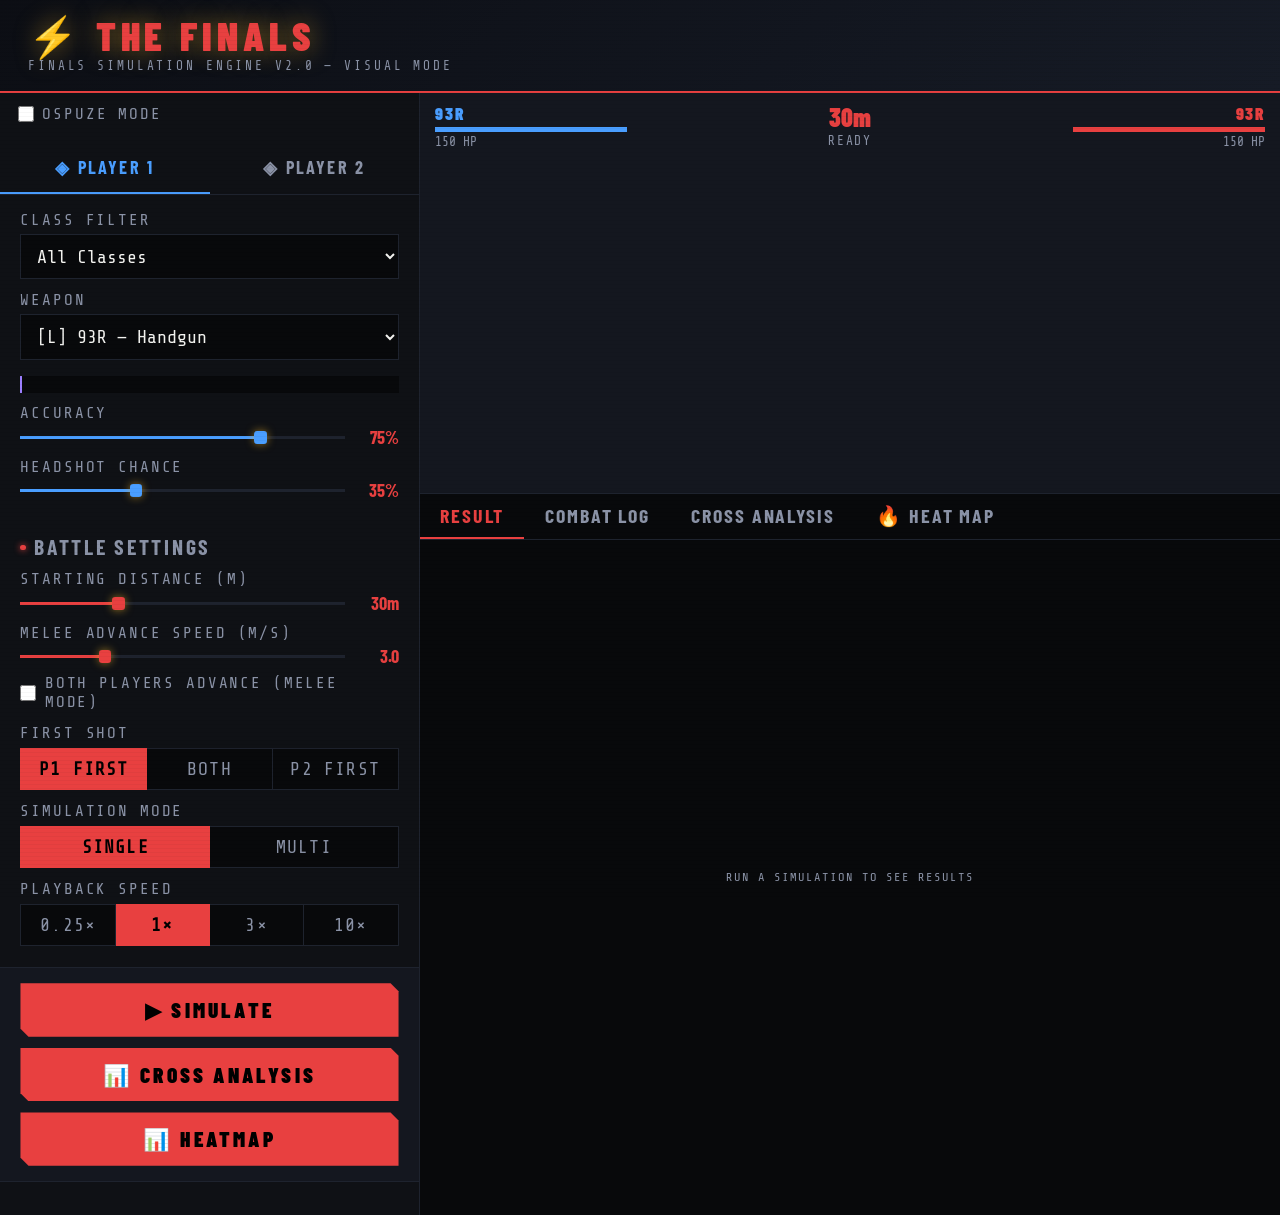
==== commit 0d17c1a9: "added heat map display functionality for cross analysis" ====
--- a/battle_simulator.html
+++ b/battle_simulator.html
@@ -5,8 +5,10 @@
   <meta name="viewport" content="width=device-width, initial-scale=1.0">
   <title>THE FINALS — Battle Simulator</title>
 
-  <script src="./battle_simulator.js" defer></script>
-  <script src="./cross_analysis_pool.js" defer></script>
+<script src="./simulate.js" defer></script>
+<script src="./battle_simulator.js" defer></script>
+<script src="./cross_analysis_pool.js" defer></script>
+<script src="./heatgraph.js" defer></script>
   <link rel="stylesheet" href="battle_simulation.css">
 
   <link rel="preconnect" href="https://fonts.googleapis.com">
@@ -57,8 +59,8 @@
 
         <label>Headshot Chance</label>
         <div class="range-row">
-          <input type="range" id="p1-hs" min="0" max="100" value="20" oninput="syncRange(this,'p1-hs-v','%')">
-          <span class="range-val" id="p1-hs-v">20%</span>
+          <input type="range" id="p1-hs" min="0" max="100" value="35" oninput="syncRange(this,'p1-hs-v','%')">
+          <span class="range-val" id="p1-hs-v">35%</span>
         </div>
       </div>
 
@@ -84,8 +86,8 @@
 
         <label>Headshot Chance</label>
         <div class="range-row">
-          <input type="range" id="p2-hs" min="0" max="100" value="20" oninput="syncRange(this,'p2-hs-v','%')">
-          <span class="range-val" id="p2-hs-v">20%</span>
+          <input type="range" id="p2-hs" min="0" max="100" value="35" oninput="syncRange(this,'p2-hs-v','%')">
+          <span class="range-val" id="p2-hs-v">35%</span>
         </div>
       </div>
 
@@ -139,6 +141,7 @@
       <div class="run-row">
         <button class="btn-run" id="run-btn" onclick="runSim()">▶ SIMULATE</button>
         <button class="btn-run" id="cross-btn" onclick="runCrossAnalysis()">📊 CROSS ANALYSIS</button>
+        <button class="btn-run" id="heat-btn" onclick="runCrossAnalysis()">📊 HEATMAP</button>
       </div>
     </div>
 
@@ -176,6 +179,7 @@
           <div class="tab" onclick="switchTab('log',this)">Combat Log</div>
           <div class="tab" id="multi-tab" onclick="switchTab('multi',this)" style="display:none;">Multi Stats</div>
           <div class="tab" onclick="switchTab('cross',this)">Cross Analysis</div>
+          <div class="tab" onclick="switchTab('heat', this)">🔥 HEAT MAP</div>
         </div>
 
         <div class="tab-content active" id="tab-result">
@@ -186,6 +190,8 @@
               <div class="winner-sub" id="winner-sub"></div>
             </div>
           </div>
+
+
 
           <div class="stats-grid" id="stats-grid" style="display:none;">
             <div class="stat-cell"><div class="stat-label">P1 Damage</div><div class="stat-val p1" id="s-p1-dmg">—</div></div>
@@ -206,6 +212,8 @@
           </div>
         </div>
 
+    
+
         <div class="tab-content" id="tab-log">
           <div id="combat-log" style="font-size:11px;line-height:1.9;padding:10px 14px; font-size: 20px;"></div>
         </div>
@@ -253,6 +261,12 @@
         <div class="tab-content" id="tab-cross">
           <div id="cross-table" style="padding:10px;"></div>
         </div>
+
+          <div class="tab-content" id="tab-heat">
+            <div id="heatmap-container" style="padding:10px;">
+              HEAT MAP READY
+            </div>
+          </div>
       </div>
     </div>
   </div>
--- a/battle_simulation.css
+++ b/battle_simulation.css
@@ -273,8 +273,8 @@
   appearance: none;
   background: linear-gradient(
     to right,
-    var(--accent) 0%,
-    var(--accent) var(--pct, 50%),
+    var(--slider-color, var(--accent)) 0%,
+    var(--slider-color, var(--accent)) var(--pct, 50%),
     var(--border) var(--pct, 50%),
     var(--border) 100%
   );
@@ -285,7 +285,7 @@
   width: clamp(0.75rem, 0.62rem + 0.22vw, 0.9rem);
   height: clamp(0.75rem, 0.62rem + 0.22vw, 0.9rem);
   border-radius: var(--radius-sm);
-  background: var(--accent);
+  background: var(--slider-color, var(--accent));
   box-shadow: 0 0 0.5rem rgba(240, 180, 41, 0.6);
   cursor: pointer;
 }
@@ -295,7 +295,7 @@
   height: clamp(0.75rem, 0.62rem + 0.22vw, 0.9rem);
   border: 0;
   border-radius: var(--radius-sm);
-  background: var(--accent);
+  background: var(--slider-color, var(--accent));
   box-shadow: 0 0 0.5rem rgba(240, 180, 41, 0.6);
   cursor: pointer;
 }
@@ -348,6 +348,10 @@
   border-color: var(--red);
 }
 
+#p2-acc{
+  color: var(--blue);
+}
+
 .fighter-panel {
   display: none;
   padding: var(--space-4) var(--space-5);
@@ -1023,4 +1027,5 @@
   .sidebar {
     border-right-width: 1px;
   }
-}+}
+
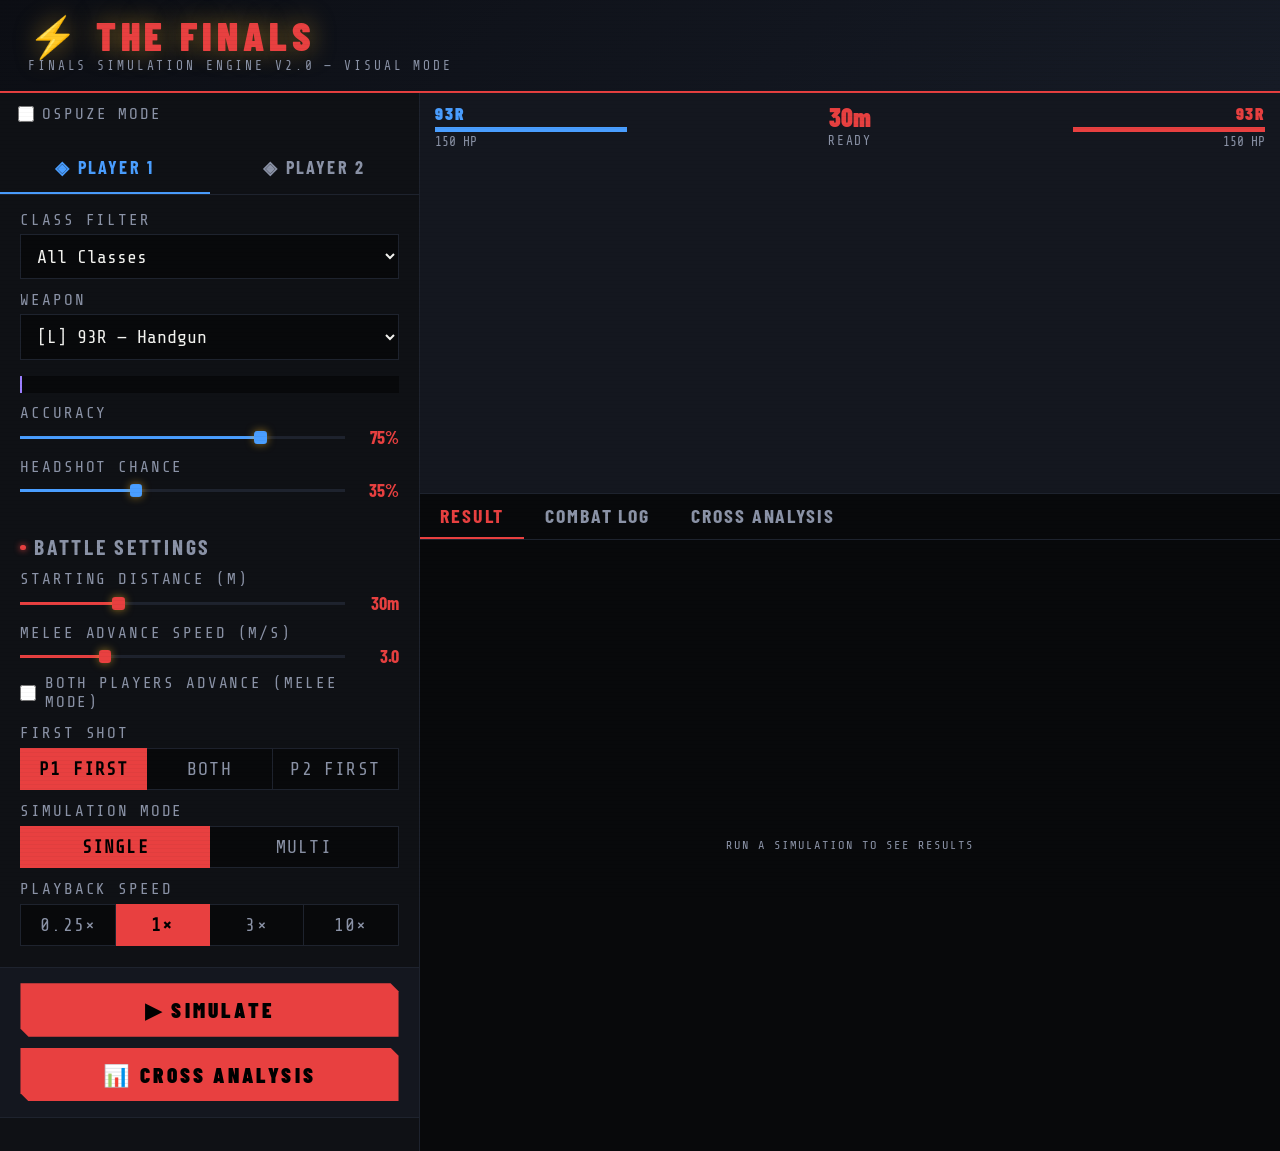
==== commit 0816e852: "simplified cross anaylsis and heat graph into one UI" ====
--- a/battle_simulator.html
+++ b/battle_simulator.html
@@ -140,9 +140,7 @@
 
       <div class="run-row">
         <button class="btn-run" id="run-btn" onclick="runSim()">▶ SIMULATE</button>
-        <button class="btn-run" id="cross-btn" onclick="runCrossAnalysis()">📊 CROSS ANALYSIS</button>
-        <button class="btn-run" id="heat-btn" onclick="runCrossAnalysis()">📊 HEATMAP</button>
-      </div>
+        <button class="btn-run" id="cross-btn" onclick="runCrossAnalysis()">📊 CROSS ANALYSIS</button>      </div>
     </div>
 
     <div class="main-area">
@@ -179,7 +177,6 @@
           <div class="tab" onclick="switchTab('log',this)">Combat Log</div>
           <div class="tab" id="multi-tab" onclick="switchTab('multi',this)" style="display:none;">Multi Stats</div>
           <div class="tab" onclick="switchTab('cross',this)">Cross Analysis</div>
-          <div class="tab" onclick="switchTab('heat', this)">🔥 HEAT MAP</div>
         </div>
 
         <div class="tab-content active" id="tab-result">
